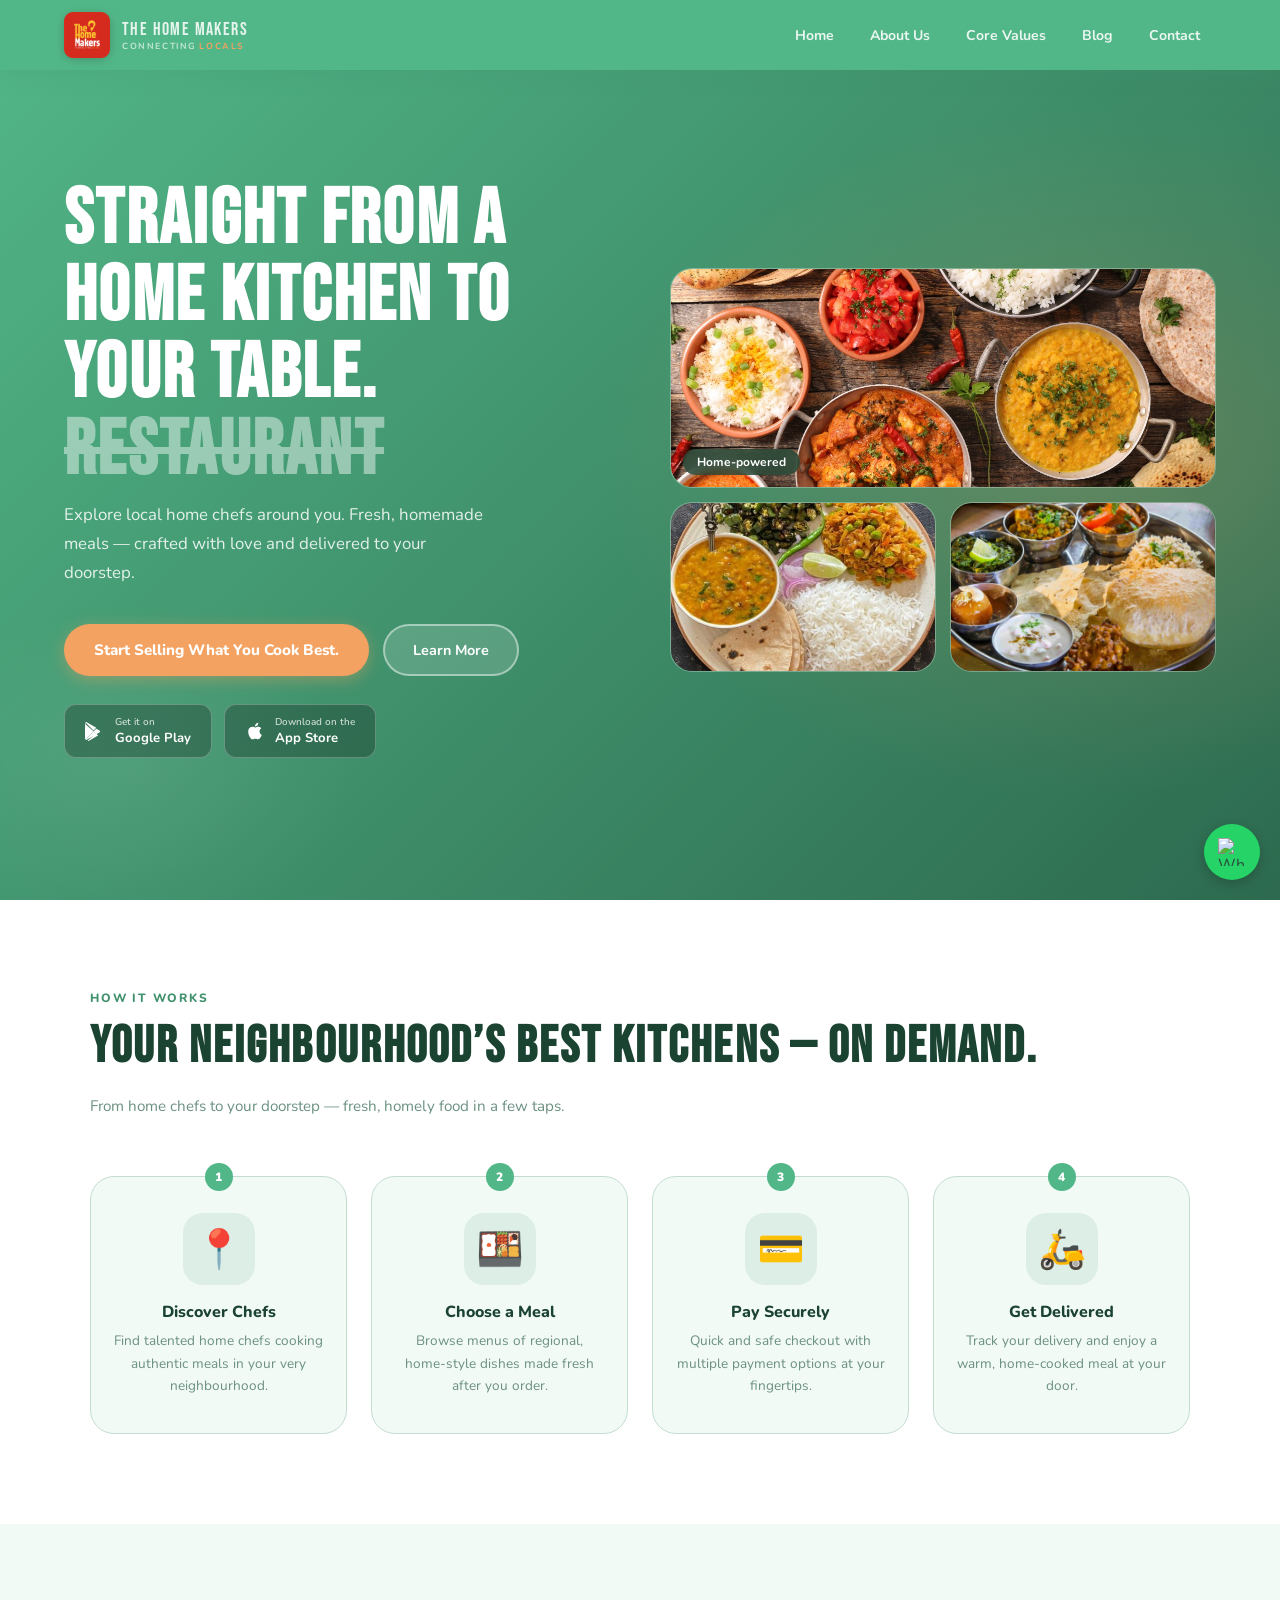
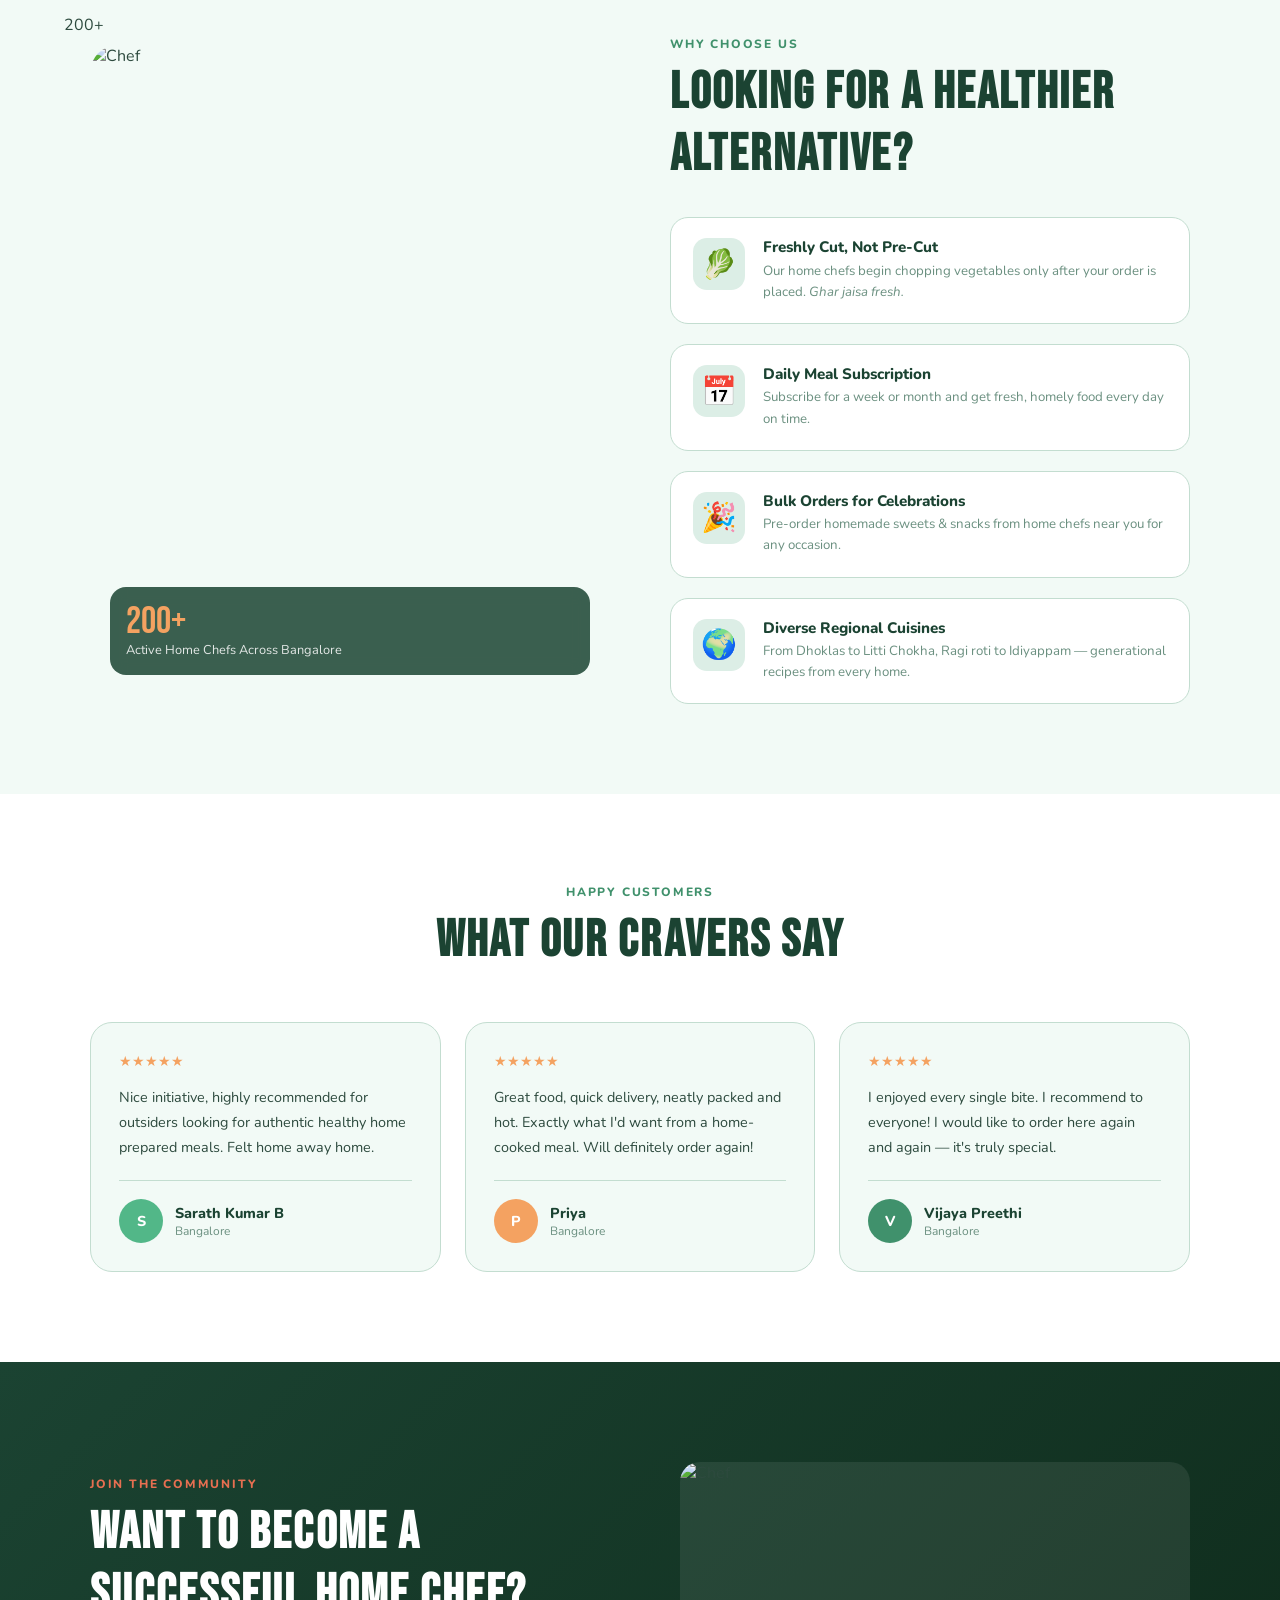
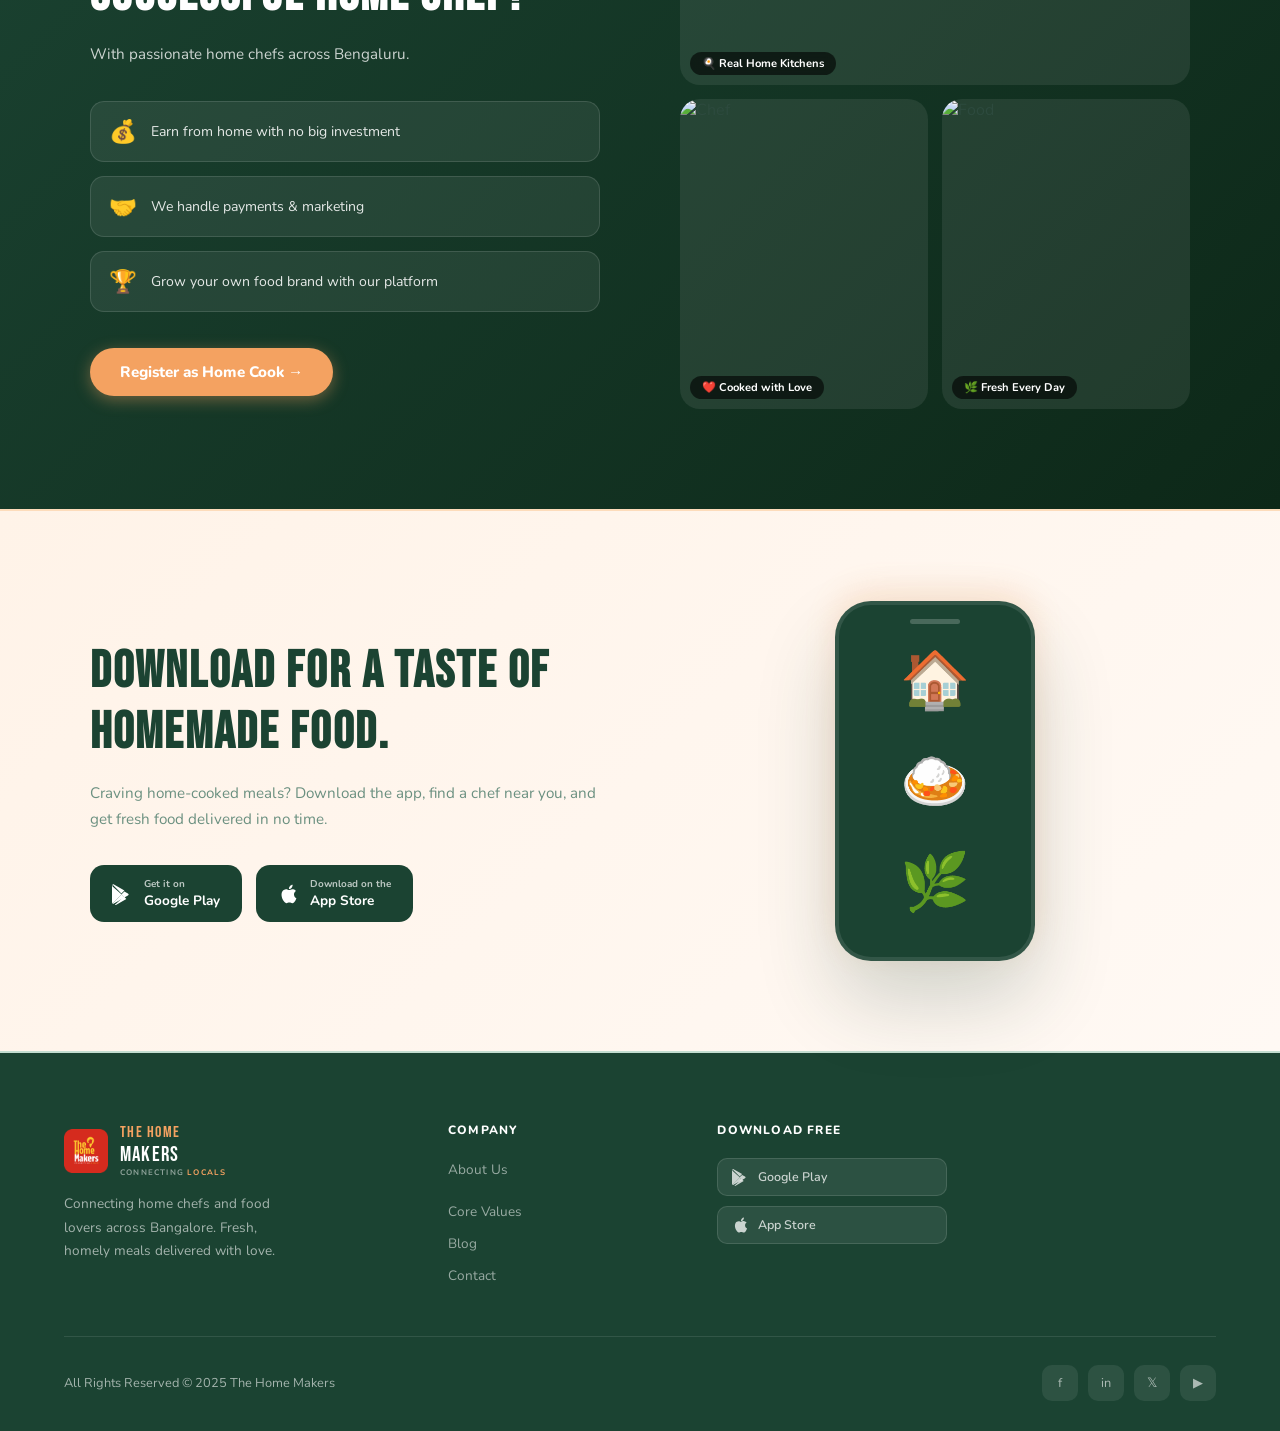
==== index.html @ f8a630e8 "first commit" ====
<!DOCTYPE html>
<html lang="en">
<head>
<meta charset="UTF-8">
<meta name="viewport" content="width=device-width, initial-scale=1.0">
<title>The Home Makers — Connecting Locals</title>
<link href="https://fonts.googleapis.com/css2?family=Bebas+Neue&family=Nunito:wght@400;500;600;700;800;900&display=swap" rel="stylesheet">
<style>
*, *::before, *::after { margin: 0; padding: 0; box-sizing: border-box; }
:root {
  /* Primary: Sage Green */
  --primary:  #52B788;
  --primary2: #40916C;
  /* Accent: Warm Peach-Orange */
  --accent:   #F4A261;
  --accent2:  #E76F51;
  /* Surfaces */
  --white:    #FFFFFF;
  --off:      #F2FAF6;
  --light:    #DCEEE6;
  --border:   #C3DDD0;
  /* Darks */
  --dark:     #1B4332;
  --text:     #2D4A3E;
  --muted:    #6B9080;
}
html { scroll-behavior: smooth; }
body { font-family: 'Nunito', sans-serif; background: var(--off); color: var(--text); overflow-x: hidden; }
img { max-width: 100%; display: block; }
a { text-decoration: none; color: inherit; }
h1,h2,h3,h4,h5 { line-height: 1.2; }

.page { display: none; animation: fadeIn .35s ease; }
.page.active { display: block; }
@keyframes fadeIn { from { opacity:0; transform:translateY(10px); } to { opacity:1; transform:translateY(0); } }

/* NAV */
nav {
  position: fixed; top: 0; left: 0; right: 0; z-index: 1000;
  background: var(--primary);
  box-shadow: 0 2px 20px rgba(64,145,108,.25);
  height: 70px; display: flex; align-items: center; justify-content: space-between; padding: 0 5vw;
}
.nav-logo { display: flex; align-items: center; gap: 12px; cursor: pointer; }
.nav-logo-icon { width: 46px; height: 46px; border-radius: 12px; background: var(--accent); display: flex; align-items: center; justify-content: center; font-size: 1.4rem; box-shadow: 0 2px 10px rgba(0,0,0,.2); flex-shrink: 0; }
.nav-logo-text .line1 { font-family: 'Bebas Neue', sans-serif; font-size: 1.1rem; color: rgba(255,255,255,.85); letter-spacing: .08em; }
.nav-logo-text .line2 { font-family: 'Bebas Neue', sans-serif; font-size: 1.4rem; color: #fff; letter-spacing: .06em; }
.nav-logo-text .line3 { font-size: .55rem; letter-spacing: .18em; color: rgba(255,255,255,.65); font-weight: 700; }
.nav-logo-text .line3 span { color: var(--accent); }
.nav-links { display: flex; align-items: center; gap: 4px; list-style: none; }
.nav-links li a, .nav-links li button { background: none; border: none; cursor: pointer; font-family: 'Nunito', sans-serif; padding: 8px 16px; border-radius: 8px; font-size: .88rem; font-weight: 700; color: rgba(255,255,255,.88); transition: background .2s, color .2s; display: block; }
.nav-links li a:hover, .nav-links li button:hover, .nav-links li a.active, .nav-links li button.active { background: rgba(255,255,255,.18); color: #fff; }
.nav-links .nav-cta button { background: var(--accent); color: #fff !important; font-weight: 800; border-radius: 100px; }
.nav-links .nav-cta button:hover { background: var(--accent2); }
.hamburger { display: none; flex-direction: column; gap: 5px; cursor: pointer; background: none; border: none; padding: 6px; }
.hamburger span { width: 24px; height: 2px; background: #fff; border-radius: 2px; }
.whatsapp-float {
  position: fixed;
  bottom: 20px;
  right: 20px;
  background: #25D366;
  padding: 12px;
  border-radius: 50%;
  box-shadow: 0 4px 10px rgba(0,0,0,0.2);
}

.whatsapp-float {
  position: fixed;
  bottom: 20px;
  right: 20px;
  background: #25D366;
  padding: 14px;
  border-radius: 50%;
  box-shadow: 0 4px 12px rgba(0,0,0,0.2);
}

.whatsapp-float img {
  width: 28px;
  height: 28px;
}

/* HERO */
.hero { min-height: 100vh; background: linear-gradient(135deg, #52B788 0%, #2D6A4F 100%); display: flex; align-items: center; padding: 100px 5vw 60px; position: relative; overflow: hidden; }
.hero::before { content: ''; position: absolute; inset: 0; background: radial-gradient(ellipse 55% 55% at 85% 50%, rgba(244,162,97,.22) 0%, transparent 70%), radial-gradient(ellipse 30% 30% at 10% 85%, rgba(255,255,255,.07) 0%, transparent 60%); }
.hero-grid { display: grid; grid-template-columns: 1fr 1fr; gap: 60px; align-items: center; max-width: 1200px; margin: 0 auto; width: 100%; position: relative; z-index: 1; }
.hero-badge { display: inline-flex; align-items: center; gap: 8px; background: rgba(255,255,255,.2); border: 1.5px solid rgba(255,255,255,.45); padding: 6px 16px; border-radius: 100px; margin-bottom: 20px; font-size: .8rem; font-weight: 800; color: #fff; letter-spacing: .05em; }
.hero h1 { font-family: 'Bebas Neue', sans-serif; font-size: clamp(3rem, 6vw, 5.5rem); color: #fff; letter-spacing: .03em; line-height: 1; margin-bottom: 10px; }
.hero h1 .cross { text-decoration: line-through; opacity: .45; }
.hero h1 .highlight { color: var(--accent); }
.hero-sub { font-size: 1.05rem; color: rgba(255,255,255,.85); line-height: 1.75; margin-bottom: 36px; max-width: 420px; }
.hero-actions { display: flex; gap: 14px; flex-wrap: wrap; }
.btn-accent { background: var(--accent); color: #fff; padding: 14px 30px; border-radius: 100px; font-weight: 800; font-size: .95rem; transition: transform .2s, background .2s; border: none; cursor: pointer; font-family: 'Nunito', sans-serif; box-shadow: 0 4px 16px rgba(244,162,97,.4); }
.btn-accent:hover { background: var(--accent2); transform: translateY(-2px); }
.btn-outline { background: rgba(255,255,255,.15); color: #fff; border: 2px solid rgba(255,255,255,.45); padding: 14px 28px; border-radius: 100px; font-weight: 700; font-size: .9rem; transition: background .2s; cursor: pointer; font-family: 'Nunito', sans-serif; }
.btn-outline:hover { background: rgba(255,255,255,.25); }
.store-row { display: flex; gap: 12px; margin-top: 28px; }
.store-btn { display: flex; align-items: center; gap: 10px; background: rgba(0,0,0,.25); border: 1.5px solid rgba(255,255,255,.25); padding: 10px 20px; border-radius: 12px; color: #fff; font-size: .82rem; font-weight: 600; transition: background .2s; }
.store-btn:hover { background: rgba(0,0,0,.45); }
.store-btn svg { width: 20px; height: 20px; fill: #fff; flex-shrink: 0; }
.store-btn-text small { display: block; font-size: .62rem; opacity: .75; }
.hero-visual { display: grid; grid-template-columns: 1fr 1fr; grid-template-rows: 220px 170px; gap: 14px; }
.food-card { border-radius: 22px; overflow: hidden; position: relative; background: rgba(255,255,255,.12); border: 1.5px solid rgba(255,255,255,.2); }
.food-card:first-child { grid-column: 1/3; }
.food-card img { width: 100%; height: 100%; object-fit: cover; transition: transform .5s; }
.food-card:hover img { transform: scale(1.06); }
.food-card-label { position: absolute; bottom: 12px; left: 12px; background: rgba(27,67,50,.75); backdrop-filter: blur(6px); color: #fff; padding: 5px 14px; border-radius: 100px; font-size: .75rem; font-weight: 700; }

/* SECTIONS */
.section { padding: 90px 5vw; }
.section-inner { max-width: 1100px; margin: 0 auto; }
.eyebrow { font-size: .75rem; font-weight: 800; letter-spacing: .15em; text-transform: uppercase; color: var(--primary2); margin-bottom: 10px; }
.eyebrow-accent { color: var(--accent2); }
.section-title { font-family: 'Bebas Neue', sans-serif; font-size: clamp(2rem, 4vw, 3.2rem); letter-spacing: .04em; color: var(--dark); margin-bottom: 16px; }
.section-title-white { color: #fff; }
.section-desc { color: var(--muted); font-size: .95rem; line-height: 1.75; max-width: 540px; }
.divider { border: none; border-top: 2px solid var(--border); margin: 0; }

/* HOW IT WORKS */
.how { background: var(--white); }
.steps-grid { display: grid; grid-template-columns: repeat(4, 1fr); gap: 24px; margin-top: 56px; }
.step-card { background: var(--off); border: 1.5px solid var(--border); border-radius: 24px; padding: 36px 22px; text-align: center; position: relative; transition: transform .25s, box-shadow .25s; }
.step-card:hover { transform: translateY(-8px); box-shadow: 0 24px 50px rgba(82,183,136,.15); }
.step-num { position: absolute; top: -14px; left: 50%; transform: translateX(-50%); width: 28px; height: 28px; border-radius: 50%; background: var(--primary); color: #fff; font-size: .75rem; font-weight: 900; display: flex; align-items: center; justify-content: center; }
.step-icon { font-size: 2.4rem; width: 72px; height: 72px; background: var(--light); border-radius: 20px; display: flex; align-items: center; justify-content: center; margin: 0 auto 18px; }
.step-card h3 { font-size: 1rem; font-weight: 800; margin-bottom: 8px; color: var(--dark); }
.step-card p { font-size: .85rem; color: var(--muted); line-height: 1.65; }

/* FEATURES */
.features { background: var(--off); }
.features-grid { display: grid; grid-template-columns: 1fr 1fr; gap: 60px; align-items: center; }
.feature-list { display: flex; flex-direction: column; gap: 20px; margin-top: 32px; }
.feature-item { display: flex; gap: 18px; align-items: flex-start; padding: 20px 22px; background: var(--white); border-radius: 18px; border: 1.5px solid var(--border); transition: box-shadow .2s, border-color .2s; }
.feature-item:hover { box-shadow: 0 8px 30px rgba(82,183,136,.12); border-color: var(--primary); }
.feature-icon { font-size: 1.8rem; width: 52px; height: 52px; background: var(--light); border-radius: 14px; display: flex; align-items: center; justify-content: center; flex-shrink: 0; }
.feature-item h4 { font-size: .95rem; font-weight: 800; margin-bottom: 4px; color: var(--dark); }
.feature-item p { font-size: .83rem; color: var(--muted); line-height: 1.6; }
.feature-img { border-radius: 28px; overflow: hidden; position: relative; aspect-ratio: 4/5; }
.feature-img img { width: 100%; height: 100%; object-fit: cover; }
.feature-img-badge { position: absolute; bottom: 20px; left: 20px; right: 20px; background: rgba(27,67,50,.85); backdrop-filter: blur(8px); border-radius: 16px; padding: 16px; color: #fff; }
.feature-img-badge .badge-num { font-family: 'Bebas Neue', sans-serif; font-size: 2.4rem; color: var(--accent); line-height: 1; }
.feature-img-badge .badge-label { font-size: .8rem; opacity: .85; }

/* STATS */
.stats { background: linear-gradient(135deg, #2D6A4F 0%, #1B4332 100%); padding: 80px 5vw; text-align: center; }
.stats-grid { display: grid; grid-template-columns: repeat(3, 1fr); gap: 40px; max-width: 800px; margin: 0 auto; }
.stat-card { padding: 40px 20px; }
.stat-num { font-family: 'Bebas Neue', sans-serif; font-size: 4rem; color: var(--accent); line-height: 1; margin-bottom: 8px; }
.stat-label { color: rgba(255,255,255,.8); font-size: .9rem; font-weight: 600; }
.stat-icon { font-size: 2rem; margin-bottom: 12px; }

/* TESTIMONIALS */
.testimonials { background: var(--white); }
.testi-grid { display: grid; grid-template-columns: repeat(3, 1fr); gap: 24px; margin-top: 50px; }
.testi-card { background: var(--off); border: 1.5px solid var(--border); border-radius: 22px; padding: 28px; transition: transform .25s, box-shadow .25s; }
.testi-card:hover { transform: translateY(-5px); box-shadow: 0 16px 40px rgba(82,183,136,.12); }
.testi-stars { color: var(--accent); font-size: .9rem; margin-bottom: 14px; }
.testi-text { font-size: .9rem; color: var(--text); line-height: 1.75; margin-bottom: 20px; }
.testi-author { display: flex; align-items: center; gap: 12px; padding-top: 18px; border-top: 1px solid var(--border); }
.testi-avatar { width: 44px; height: 44px; border-radius: 50%; display: flex; align-items: center; justify-content: center; font-weight: 800; font-size: .9rem; color: #fff; flex-shrink: 0; }
.testi-name { font-weight: 800; font-size: .9rem; color: var(--dark); }
.testi-loc { font-size: .75rem; color: var(--muted); }

/* CHEF SECTION */
.chef-section { background: linear-gradient(135deg, #1B4332 0%, #0D2818 100%); padding: 100px 5vw; }
.chef-inner { display: grid; grid-template-columns: 1fr 1fr; gap: 80px; align-items: center; max-width: 1100px; margin: 0 auto; }
.chef-desc { color: rgba(255,255,255,.78); line-height: 1.8; margin-bottom: 32px; font-size: .95rem; }
.chef-perks { display: flex; flex-direction: column; gap: 14px; margin-bottom: 36px; }
.chef-perk { display: flex; gap: 14px; align-items: center; padding: 14px 18px; border-radius: 14px; background: rgba(255,255,255,.07); border: 1px solid rgba(255,255,255,.12); }
.chef-perk-icon { font-size: 1.4rem; }
.chef-perk p { color: rgba(255,255,255,.88); font-size: .88rem; }
.chef-photos { display: grid; grid-template-columns: 1fr 1fr; gap: 14px; }
.chef-photo { border-radius: 20px; overflow: hidden; position: relative; background: rgba(255,255,255,.08); }
.chef-photo:first-child { grid-column: 1/3; aspect-ratio: 16/7; }
.chef-photo:not(:first-child) { aspect-ratio: 4/5; }
.chef-photo img { width: 100%; height: 100%; object-fit: cover; transition: transform .4s; }
.chef-photo:hover img { transform: scale(1.05); }
.chef-photo-tag { position: absolute; bottom: 10px; left: 10px; background: rgba(0,0,0,.6); backdrop-filter: blur(4px); color: #fff; font-size: .7rem; font-weight: 700; padding: 4px 12px; border-radius: 100px; }

/* DOWNLOAD */
.download { background: linear-gradient(135deg, #FFF3E8 0%, #FFF9F4 100%); border-top: 2px solid #FDDCBB; padding: 90px 5vw; }
.download-inner { display: grid; grid-template-columns: 1fr 1fr; gap: 80px; align-items: center; max-width: 1100px; margin: 0 auto; }
.download h2 { font-family: 'Bebas Neue', sans-serif; font-size: clamp(2.2rem, 4vw, 3.4rem); letter-spacing: .04em; color: var(--dark); margin-bottom: 16px; }
.download p { color: var(--muted); line-height: 1.75; margin-bottom: 32px; font-size: .95rem; }
.dl-badges { display: flex; gap: 14px; flex-wrap: wrap; }
.dl-btn { display: flex; align-items: center; gap: 10px; background: var(--dark); color: #fff; padding: 12px 22px; border-radius: 14px; font-size: .85rem; font-weight: 700; transition: opacity .2s, transform .2s; }
.dl-btn:hover { opacity: .88; transform: translateY(-2px); }
.dl-btn svg { width: 22px; height: 22px; fill: #fff; }
.dl-btn-text small { display: block; font-size: .62rem; opacity: .7; }
.phone-visual { display: flex; justify-content: center; }
.phone-mock { width: 200px; height: 360px; background: var(--dark); border-radius: 36px; display: flex; flex-direction: column; align-items: center; justify-content: center; gap: 24px; font-size: 3.5rem; border: 4px solid rgba(255,255,255,.1); box-shadow: 0 40px 80px rgba(27,67,50,.2), 0 -10px 30px rgba(244,162,97,.2); position: relative; }
.phone-mock::before { content: ''; position: absolute; top: 14px; left: 50%; transform: translateX(-50%); width: 50px; height: 5px; background: rgba(255,255,255,.2); border-radius: 3px; }

/* PAGE HERO */
.page-hero { background: linear-gradient(135deg, #52B788 0%, #2D6A4F 100%); padding: 120px 5vw 60px; text-align: center; }
.page-hero h1 { font-family: 'Bebas Neue', sans-serif; font-size: clamp(2.8rem, 6vw, 5rem); color: #fff; letter-spacing: .05em; }
.page-hero p { color: rgba(255,255,255,.8); font-size: 1rem; margin-top: 12px; max-width: 500px; margin-left: auto; margin-right: auto; line-height: 1.7; }

/* ABOUT */
.about-story { display: grid; grid-template-columns: 1fr 1fr; gap: 70px; align-items: center; }
.about-story img { border-radius: 28px; width: 100%; object-fit: cover; max-height: 420px; }
.about-story h2 { font-family: 'Bebas Neue', sans-serif; font-size: 2.5rem; color: var(--dark); margin-bottom: 16px; letter-spacing: .04em; }
.about-story p { color: var(--muted); line-height: 1.8; margin-bottom: 14px; font-size: .95rem; }
.about-pillars { display: grid; grid-template-columns: repeat(3, 1fr); gap: 28px; margin-top: 60px; }
.pillar-card { background: var(--white); border: 1.5px solid var(--border); border-radius: 24px; padding: 36px 26px; text-align: center; transition: transform .25s, box-shadow .25s; }
.pillar-card:hover { transform: translateY(-6px); box-shadow: 0 20px 40px rgba(82,183,136,.15); }
.pillar-icon { font-size: 2.6rem; margin-bottom: 16px; }
.pillar-card h3 { font-size: 1.1rem; font-weight: 800; margin-bottom: 10px; color: var(--dark); }
.pillar-card p { font-size: .85rem; color: var(--muted); line-height: 1.65; }
.about-stats { background: linear-gradient(135deg, #52B788 0%, #2D6A4F 100%); border-radius: 28px; padding: 50px; margin-top: 60px; }
.about-stats-grid { display: grid; grid-template-columns: repeat(3, 1fr); gap: 30px; text-align: center; }
.about-stat-num { font-family: 'Bebas Neue', sans-serif; font-size: 3.5rem; color: var(--accent); line-height: 1; }
.about-stat-label { color: rgba(255,255,255,.85); font-size: .85rem; font-weight: 600; margin-top: 4px; }

/* VALUES */
.values-grid { display: grid; grid-template-columns: repeat(2, 1fr); gap: 24px; margin-top: 50px; }
.value-card { background: var(--white); border: 1.5px solid var(--border); border-radius: 22px; padding: 30px 28px; display: flex; gap: 20px; transition: transform .25s, box-shadow .25s, border-color .25s; }
.value-card:hover { transform: translateY(-4px); box-shadow: 0 16px 40px rgba(82,183,136,.12); border-color: var(--primary); }
.value-num { font-family: 'Bebas Neue', sans-serif; font-size: 3rem; color: var(--border); letter-spacing: .05em; line-height: 1; flex-shrink: 0; width: 50px; transition: color .25s; }
.value-card:hover .value-num { color: var(--accent); }
.value-body h3 { font-size: 1rem; font-weight: 800; margin-bottom: 8px; color: var(--primary2); }
.value-body p { font-size: .85rem; color: var(--muted); line-height: 1.7; }

/* TEAM */
.jobs-grid { display: grid; grid-template-columns: repeat(3, 1fr); gap: 24px; margin-top: 50px; }
.job-card { background: var(--white); border: 1.5px solid var(--border); border-radius: 22px; overflow: hidden; transition: transform .25s, box-shadow .25s; }
.job-card:hover { transform: translateY(-5px); box-shadow: 0 20px 40px rgba(82,183,136,.15); }
.job-card-img { aspect-ratio: 16/10; overflow: hidden; }
.job-card-img img { width: 100%; height: 100%; object-fit: cover; transition: transform .4s; }
.job-card:hover .job-card-img img { transform: scale(1.05); }
.job-card-body { padding: 22px 24px; }
.job-badge { display: inline-block; background: var(--light); color: var(--primary2); font-size: .7rem; font-weight: 800; padding: 3px 10px; border-radius: 100px; margin-bottom: 10px; letter-spacing: .05em; }
.job-card h3 { font-size: .95rem; font-weight: 800; margin-bottom: 6px; color: var(--dark); }
.job-card p { font-size: .8rem; color: var(--muted); margin-bottom: 16px; }
.btn-apply { background: var(--primary); color: #fff; padding: 9px 20px; border-radius: 100px; font-size: .8rem; font-weight: 800; font-family: 'Nunito', sans-serif; border: none; cursor: pointer; transition: background .2s; display: inline-block; }
.btn-apply:hover { background: var(--primary2); }
.team-section { background: var(--off); padding: 80px 5vw; }
.team-grid { display: grid; grid-template-columns: repeat(4, 1fr); gap: 24px; margin-top: 50px; }
.team-card { background: var(--white); border: 1.5px solid var(--border); border-radius: 22px; overflow: hidden; text-align: center; transition: transform .25s, box-shadow .25s; }
.team-card:hover { transform: translateY(-6px); box-shadow: 0 20px 40px rgba(82,183,136,.15); }
.team-card-img { aspect-ratio: 1; overflow: hidden; background: var(--light); }
.team-card-img img { width: 100%; height: 100%; object-fit: cover; transition: transform .4s; }
.team-card:hover .team-card-img img { transform: scale(1.07); }
.team-card-info { padding: 18px 16px; }
.team-card h4 { font-size: .9rem; font-weight: 800; margin-bottom: 4px; color: var(--dark); }
.team-card p { font-size: .76rem; color: var(--muted); font-weight: 600; }
.team-role-badge { display: inline-block; background: var(--light); color: var(--primary2); font-size: .65rem; font-weight: 800; padding: 2px 10px; border-radius: 100px; margin-top: 6px; letter-spacing: .04em; }

/* JOIN FORM */
.join-section { background: var(--white); padding: 80px 5vw; }
.join-card { background: linear-gradient(135deg, #52B788 0%, #2D6A4F 100%); border-radius: 32px; padding: 60px; display: grid; grid-template-columns: 1fr 1fr; gap: 60px; align-items: center; max-width: 1000px; margin: 0 auto; }
.join-card h2 { font-family: 'Bebas Neue', sans-serif; font-size: 2.8rem; color: #fff; letter-spacing: .04em; margin-bottom: 12px; }
.join-card p { color: rgba(255,255,255,.78); line-height: 1.7; font-size: .9rem; }
.join-form { display: flex; flex-direction: column; gap: 14px; }
.join-form input, .join-form select { padding: 13px 18px; border-radius: 12px; background: rgba(255,255,255,.15); border: 1.5px solid rgba(255,255,255,.3); color: #fff; font-size: .88rem; font-family: 'Nunito', sans-serif; outline: none; transition: border-color .2s; }
.join-form input::placeholder { color: rgba(255,255,255,.55); }
.join-form input:focus, .join-form select:focus { border-color: var(--accent); }
.join-form select option { background: #2D6A4F; color: #fff; }

/* CONTACT */
.contact-grid { display: grid; grid-template-columns: 1fr 1fr; gap: 60px; align-items: start; }
.contact-info { display: flex; flex-direction: column; gap: 24px; }
.contact-item { display: flex; gap: 18px; align-items: flex-start; padding: 24px; background: var(--white); border: 1.5px solid var(--border); border-radius: 20px; transition: border-color .2s, box-shadow .2s; }
.contact-item:hover { border-color: var(--primary); box-shadow: 0 8px 24px rgba(82,183,136,.1); }
.contact-item-icon { width: 52px; height: 52px; border-radius: 14px; background: var(--light); display: flex; align-items: center; justify-content: center; font-size: 1.5rem; flex-shrink: 0; }
.contact-item h4 { font-weight: 800; margin-bottom: 4px; font-size: .9rem; color: var(--dark); }
.contact-item a, .contact-item p { font-size: .88rem; color: var(--muted); }
.contact-item a:hover { color: var(--primary2); }
.contact-form { background: var(--white); border: 1.5px solid var(--border); border-radius: 28px; padding: 40px; }
.contact-form h3 { font-family: 'Bebas Neue', sans-serif; font-size: 1.8rem; letter-spacing: .04em; margin-bottom: 28px; color: var(--dark); }
.form-row { display: grid; grid-template-columns: 1fr 1fr; gap: 16px; }
.form-group { margin-bottom: 18px; }
.form-group label { display: block; font-size: .8rem; font-weight: 800; margin-bottom: 6px; color: var(--text); letter-spacing: .04em; }
.form-group input, .form-group textarea { width: 100%; padding: 12px 16px; border-radius: 12px; border: 1.5px solid var(--border); background: var(--off); font-size: .88rem; font-family: 'Nunito', sans-serif; outline: none; color: var(--dark); transition: border-color .2s; }
.form-group input:focus, .form-group textarea:focus { border-color: var(--primary); }
.form-group textarea { resize: vertical; min-height: 120px; }
.btn-primary { background: var(--primary); color: #fff; border: none; cursor: pointer; padding: 14px 32px; border-radius: 100px; font-weight: 800; font-size: .95rem; font-family: 'Nunito', sans-serif; transition: background .2s, transform .2s; box-shadow: 0 4px 16px rgba(82,183,136,.3); }
.btn-primary:hover { background: var(--primary2); transform: translateY(-2px); }
.social-connect { margin-top: 28px; }
.social-connect h4 { font-size: .8rem; font-weight: 800; letter-spacing: .08em; text-transform: uppercase; color: var(--muted); margin-bottom: 14px; }
.social-icons { display: flex; gap: 10px; }
.social-icon { width: 40px; height: 40px; border-radius: 12px; background: var(--light); display: flex; align-items: center; justify-content: center; font-size: 1rem; transition: background .2s, transform .2s, color .2s; color: var(--primary2); }
.social-icon:hover { background: var(--primary); color: #fff; transform: translateY(-2px); }

/* BLOG */
.blog-grid { display: grid; grid-template-columns: repeat(3, 1fr); gap: 28px; margin-top: 50px; }
.blog-card { background: var(--white); border: 1.5px solid var(--border); border-radius: 24px; overflow: hidden; transition: transform .25s, box-shadow .25s; }
.blog-card:hover { transform: translateY(-6px); box-shadow: 0 20px 44px rgba(82,183,136,.15); }
.blog-card-img { aspect-ratio: 16/9; overflow: hidden; background: var(--light); }
.blog-card-img img { width: 100%; height: 100%; object-fit: cover; transition: transform .4s; }
.blog-card:hover .blog-card-img img { transform: scale(1.06); }
.blog-card-body { padding: 24px; }
.blog-tag { display: inline-block; background: var(--light); color: var(--primary2); font-size: .68rem; font-weight: 800; padding: 3px 12px; border-radius: 100px; margin-bottom: 12px; letter-spacing: .05em; }
.blog-card h3 { font-size: .95rem; font-weight: 800; margin-bottom: 10px; line-height: 1.4; color: var(--dark); }
.blog-card p { font-size: .83rem; color: var(--muted); line-height: 1.65; margin-bottom: 16px; }
.blog-meta { display: flex; gap: 12px; align-items: center; font-size: .75rem; color: var(--muted); font-weight: 600; }

/* FOOTER */
footer { background: var(--dark); color: rgba(255,255,255,.6); padding: 70px 5vw 30px; }
.footer-top { display: grid; grid-template-columns: 1.5fr 1fr 1fr 1fr; gap: 40px; margin-bottom: 50px; }
.footer-brand p { font-size: .85rem; line-height: 1.7; max-width: 220px; margin-top: 14px; }
.footer-logo { display: flex; align-items: center; gap: 12px; }
.footer-logo-icon { width: 44px; height: 44px; border-radius: 12px; background: var(--accent); display: flex; align-items: center; justify-content: center; font-size: 1.3rem; }
.footer-logo-text .l1 { font-family: 'Bebas Neue', sans-serif; font-size: 1rem; color: var(--accent); letter-spacing: .08em; }
.footer-logo-text .l2 { font-family: 'Bebas Neue', sans-serif; font-size: 1.3rem; color: #fff; letter-spacing: .06em; }
.footer-logo-text .l3 { font-size: .5rem; letter-spacing: .15em; color: rgba(255,255,255,.5); font-weight: 700; }
.footer-logo-text .l3 span { color: var(--accent); }
.footer-col h4 { font-size: .75rem; font-weight: 800; text-transform: uppercase; letter-spacing: .1em; color: #fff; margin-bottom: 20px; }
.footer-col ul { list-style: none; display: flex; flex-direction: column; gap: 10px; }
.footer-col ul li a, .footer-col ul li button { background: none; border: none; cursor: pointer; font-family: 'Nunito', sans-serif; font-size: .85rem; color: rgba(255,255,255,.55); transition: color .2s; padding: 0; }
.footer-col ul li a:hover, .footer-col ul li button:hover { color: var(--accent); }
.footer-store { display: flex; flex-direction: column; gap: 10px; margin-top: 4px; }
.footer-store-btn { display: flex; align-items: center; gap: 8px; background: rgba(255,255,255,.08); border: 1px solid rgba(255,255,255,.12); padding: 9px 14px; border-radius: 10px; color: rgba(255,255,255,.75); font-size: .78rem; font-weight: 600; transition: background .2s; }
.footer-store-btn:hover { background: rgba(255,255,255,.16); color: #fff; }
.footer-store-btn svg { width: 18px; height: 18px; fill: currentColor; flex-shrink: 0; }
.footer-bottom { border-top: 1px solid rgba(255,255,255,.1); padding-top: 28px; display: flex; justify-content: space-between; align-items: center; font-size: .8rem; }
.foot-socials { display: flex; gap: 10px; }
.foot-social { width: 36px; height: 36px; border-radius: 10px; background: rgba(255,255,255,.08); display: flex; align-items: center; justify-content: center; color: rgba(255,255,255,.6); font-size: .8rem; transition: background .2s, color .2s; cursor: pointer; }
.foot-social:hover { background: var(--primary); color: #fff; }

.fade-up { opacity: 0; transform: translateY(28px); transition: opacity .55s ease, transform .55s ease; }
.fade-up.visible { opacity: 1; transform: none; }

@media (max-width: 900px) {
  .nav-links { display: none; flex-direction: column; position: absolute; top: 70px; left: 0; right: 0; background: var(--primary); padding: 16px; gap: 6px; }
  .nav-links.open { display: flex; }
  .hamburger { display: flex; }
  .hero-grid, .features-grid, .chef-inner, .download-inner, .about-story, .contact-grid, .join-card { grid-template-columns: 1fr; }
  .hero-visual, .chef-photos { display: none; }
  .steps-grid, .about-pillars, .jobs-grid { grid-template-columns: repeat(2, 1fr); }
  .testi-grid, .team-grid, .values-grid, .blog-grid { grid-template-columns: 1fr; }
  .stats-grid, .about-stats-grid { grid-template-columns: 1fr; }
  .footer-top { grid-template-columns: 1fr 1fr; }
  .form-row { grid-template-columns: 1fr; }
}
</style>
</head>
<body>

<nav>
  <div class="nav-logo" onclick="showPage('home')">
    <div class="nav-logo-icon">
      <img src="images/icon.png" alt="The Home Makers Logo" />
    </div>
    <div class="nav-logo-text">
      <div class="line1">THE HOME MAKERS</div>
      <div class="line3">CONNECTING <span>LOCALS</span></div>
    </div>
  </div>
  <ul class="nav-links" id="navLinks">
    <li><button onclick="showPage('home')" class="nav-btn" data-page="home">Home</button></li>
    <li><button onclick="showPage('about')" class="nav-btn" data-page="about">About Us</button></li>
    <li><button onclick="showPage('values')" class="nav-btn" data-page="values">Core Values</button></li>
    <li><button onclick="showPage('blog')" class="nav-btn" data-page="blog">Blog</button></li>
<!--    <li><button onclick="showPage('team')" class="nav-btn" data-page="team">Team</button></li>-->
    <li><button onclick="showPage('contact')" class="nav-btn" data-page="contact">Contact</button></li>
<!--    <li class="nav-cta"><button onclick="showPage('team')" class="nav-btn">Join Us</button></li>-->
  </ul>
  <button class="hamburger" id="hamburger" onclick="toggleMenu()" aria-label="Menu">
    <span></span><span></span><span></span>
  </button>
</nav>

<!-- HOME -->
<div class="page active" id="page-home">
  <section class="hero">
    <div class="hero-grid">
      <div>
        <h1>Straight From a Home Kitchen to Your Table. <span class="cross">restaurant</span></h1>
        <p class="hero-sub">Explore local home chefs around you. Fresh, homemade meals — crafted with love and delivered to your doorstep.</p>
        <div class="hero-actions">
          <button class="btn-accent" onclick="showPage('team')">Start Selling What You Cook Best.</button>
          <button class="btn-outline" onclick="showPage('about')">Learn More</button>
        </div>
        <div class="store-row">
          <a class="store-btn" href="#"><svg viewBox="0 0 24 24"><path d="M3.18 23.76c.35.2.74.24 1.12.13l11.34-6.54-2.56-2.58zM.5 1.83C.19 2.17 0 2.69 0 3.37v17.25c0 .68.19 1.2.5 1.54l.08.08 9.67-9.67v-.23L.58 3.75z"/><path d="M13.46 15.9l-3.21-3.21V12.46l3.21-3.21.07.04 3.8 2.16c1.09.62 1.09 1.63 0 2.25l-3.8 2.16z"/><path d="M13.53 15.86L10.25 12.6.5 22.35c.36.38.95.43 1.61.07z"/><path d="M13.53 8.14L2.11 1.58C1.45 1.22.86 1.27.5 1.65l9.75 9.75z"/></svg><div class="store-btn-text"><small>Get it on</small><strong>Google Play</strong></div></a>
          <a class="store-btn" href="#"><svg viewBox="0 0 24 24"><path d="M18.71 19.5c-.83 1.24-1.71 2.45-3.05 2.47-1.34.03-1.77-.79-3.29-.79-1.53 0-2 .77-3.27.82-1.31.05-2.3-1.32-3.14-2.53C4.25 17 2.94 12.45 4.7 9.39c.87-1.52 2.43-2.48 4.12-2.51 1.28-.02 2.5.87 3.29.87.78 0 2.26-1.07 3.8-.91.65.03 2.47.26 3.64 1.98-.09.06-2.17 1.28-2.15 3.81.03 3.02 2.65 4.03 2.68 4.04-.03.07-.42 1.44-1.38 2.83M13 3.5c.73-.83 1.94-1.46 2.94-1.5.13 1.17-.34 2.35-1.04 3.19-.69.85-1.83 1.51-2.95 1.42-.15-1.15.41-2.35 1.05-3.11z"/></svg><div class="store-btn-text"><small>Download on the</small><strong>App Store</strong></div></a>
        </div>
      </div>
      <div class="hero-visual">
        <div class="food-card"><img src="./images/home_food1.jpeg" alt="Meal"><div class="food-card-label">Home-powered</div></div>
        <div class="food-card"><img src="./images/home_food2.jpg" alt="Dosa"></div>
        <div class="food-card"><img src="./images/home_food3.jpg" alt="Biryani"></div>
      </div>
    </div>
  </section>

  <section class="section how">
    <div class="section-inner">
      <p class="eyebrow fade-up">How It Works</p>
      <h2 class="section-title fade-up">Your neighbourhood’s best kitchens — on demand.</h2>
      <p class="section-desc fade-up">From home chefs to your doorstep — fresh, homely food in a few taps.</p>
      <div class="steps-grid">
        <div class="step-card fade-up"><div class="step-num">1</div><div class="step-icon">📍</div><h3>Discover Chefs</h3><p>Find talented home chefs cooking authentic meals in your very neighbourhood.</p></div>
        <div class="step-card fade-up"><div class="step-num">2</div><div class="step-icon">🍱</div><h3>Choose a Meal</h3><p>Browse menus of regional, home-style dishes made fresh after you order.</p></div>
        <div class="step-card fade-up"><div class="step-num">3</div><div class="step-icon">💳</div><h3>Pay Securely</h3><p>Quick and safe checkout with multiple payment options at your fingertips.</p></div>
        <div class="step-card fade-up"><div class="step-num">4</div><div class="step-icon">🛵</div><h3>Get Delivered</h3><p>Track your delivery and enjoy a warm, home-cooked meal at your door.</p></div>
      </div>
    </div>
  </section>

  <section class="section features">200+
    <div class="section-inner">
      <div class="features-grid">
        <div class="feature-img fade-up"><img src="https://images.unsplash.com/photo-1556909114-f6e7ad7d3136?w=600&q=80" alt="Chef"><div class="feature-img-badge"><div class="badge-num">200+</div><div class="badge-label">Active Home Chefs Across Bangalore</div></div></div>
        <div>
          <p class="eyebrow fade-up">Why Choose Us</p>
          <h2 class="section-title fade-up">Looking for a healthier alternative?</h2>
          <div class="feature-list">
            <div class="feature-item fade-up"><div class="feature-icon">🥬</div><div><h4>Freshly Cut, Not Pre-Cut</h4><p>Our home chefs begin chopping vegetables only after your order is placed. <em>Ghar jaisa fresh.</em></p></div></div>
            <div class="feature-item fade-up"><div class="feature-icon">📅</div><div><h4>Daily Meal Subscription</h4><p>Subscribe for a week or month and get fresh, homely food every day on time.</p></div></div>
            <div class="feature-item fade-up"><div class="feature-icon">🎉</div><div><h4>Bulk Orders for Celebrations</h4><p>Pre-order homemade sweets & snacks from home chefs near you for any occasion.</p></div></div>
            <div class="feature-item fade-up"><div class="feature-icon">🌍</div><div><h4>Diverse Regional Cuisines</h4><p>From Dhoklas to Litti Chokha, Ragi roti to Idiyappam — generational recipes from every home.</p></div></div>
          </div>
        </div>
      </div>
    </div>
  </section>

<!--  <section class="stats fade-up">-->
<!--    <p class="eyebrow eyebrow-accent" style="text-align:center">Our Impact</p>-->
<!--    <h2 class="section-title section-title-white" style="text-align:center;margin-bottom:50px">Numbers that matter</h2>-->
<!--    <div class="stats-grid">-->
<!--      <div class="stat-card"><div class="stat-icon">👨‍🍳</div><div class="stat-num" data-target="200">0</div><div class="stat-label">Home Chefs Onboarded</div></div>-->
<!--      <div class="stat-card"><div class="stat-icon">😊</div><div class="stat-num" data-target="15000">0</div><div class="stat-label">Happy Customers</div></div>-->
<!--      <div class="stat-card"><div class="stat-icon">⭐</div><div class="stat-num" data-target="5000">0</div><div class="stat-label">Five-Star Reviews</div></div>-->
<!--    </div>-->
<!--  </section>-->

  <section class="section testimonials">
    <div class="section-inner">
      <p class="eyebrow fade-up" style="text-align:center">Happy Customers</p>
      <h2 class="section-title fade-up" style="text-align:center">What our cravers say</h2>
      <div class="testi-grid">
        <div class="testi-card fade-up"><div class="testi-stars">★★★★★</div><p class="testi-text">Nice initiative, highly recommended for outsiders looking for authentic healthy home prepared meals. Felt home away home.</p><div class="testi-author"><div class="testi-avatar" style="background:#52B788">S</div><div><div class="testi-name">Sarath Kumar B</div><div class="testi-loc">Bangalore</div></div></div></div>
        <div class="testi-card fade-up"><div class="testi-stars">★★★★★</div><p class="testi-text">Great food, quick delivery, neatly packed and hot. Exactly what I'd want from a home-cooked meal. Will definitely order again!</p><div class="testi-author"><div class="testi-avatar" style="background:#F4A261">P</div><div><div class="testi-name">Priya</div><div class="testi-loc">Bangalore</div></div></div></div>
        <div class="testi-card fade-up"><div class="testi-stars">★★★★★</div><p class="testi-text">I enjoyed every single bite. I recommend to everyone! I would like to order here again and again — it's truly special.</p><div class="testi-author"><div class="testi-avatar" style="background:#40916C">V</div><div><div class="testi-name">Vijaya Preethi</div><div class="testi-loc">Bangalore</div></div></div></div>
      </div>
    </div>
  </section>

  <section class="chef-section">
    <div class="chef-inner">
      <div>
        <p class="eyebrow eyebrow-accent fade-up">Join the Community</p>
        <h2 class="section-title section-title-white fade-up">Want to become a successful home chef?</h2>
        <p class="chef-desc fade-up">With passionate home chefs across Bengaluru.</p>
        <div class="chef-perks">
          <div class="chef-perk fade-up"><span class="chef-perk-icon">💰</span><p>Earn from home with no big investment</p></div>
          <div class="chef-perk fade-up"><span class="chef-perk-icon">🤝</span><p>We handle payments & marketing</p></div>
          <div class="chef-perk fade-up"><span class="chef-perk-icon">🏆</span><p>Grow your own food brand with our platform</p></div>
        </div>
        <button class="btn-accent fade-up" onclick="showPage('team')">Register as Home Cook →</button>
      </div>
      <div class="chef-photos">
        <div class="chef-photo"><img src="https://images.unsplash.com/photo-1607631568010-a87245c0daf8?w=700&q=80" alt="Chef"><div class="chef-photo-tag">🍳 Real Home Kitchens</div></div>
        <div class="chef-photo"><img src="https://images.unsplash.com/photo-1556909114-f6e7ad7d3136?w=400&q=80" alt="Chef"><div class="chef-photo-tag">❤️ Cooked with Love</div></div>
        <div class="chef-photo"><img src="https://images.unsplash.com/photo-1540189549336-e6e99eb4b8db?w=400&q=80" alt="Food"><div class="chef-photo-tag">🌿 Fresh Every Day</div></div>
      </div>
    </div>
  </section>

  <section class="download">
    <div class="download-inner">
      <div>
        <h2>Download for a taste of homemade food.</h2>
        <p>Craving home-cooked meals? Download the app, find a chef near you, and get fresh food delivered in no time.</p>
        <div class="dl-badges">
          <a class="dl-btn" href="#"><svg viewBox="0 0 24 24"><path d="M3.18 23.76c.35.2.74.24 1.12.13l11.34-6.54-2.56-2.58zM.5 1.83C.19 2.17 0 2.69 0 3.37v17.25c0 .68.19 1.2.5 1.54l.08.08 9.67-9.67v-.23L.58 3.75z"/><path d="M13.46 15.9l-3.21-3.21V12.46l3.21-3.21.07.04 3.8 2.16c1.09.62 1.09 1.63 0 2.25l-3.8 2.16z"/><path d="M13.53 15.86L10.25 12.6.5 22.35c.36.38.95.43 1.61.07z"/><path d="M13.53 8.14L2.11 1.58C1.45 1.22.86 1.27.5 1.65l9.75 9.75z"/></svg><div class="dl-btn-text"><small>Get it on</small><strong>Google Play</strong></div></a>
          <a class="dl-btn" href="#"><svg viewBox="0 0 24 24"><path d="M18.71 19.5c-.83 1.24-1.71 2.45-3.05 2.47-1.34.03-1.77-.79-3.29-.79-1.53 0-2 .77-3.27.82-1.31.05-2.3-1.32-3.14-2.53C4.25 17 2.94 12.45 4.7 9.39c.87-1.52 2.43-2.48 4.12-2.51 1.28-.02 2.5.87 3.29.87.78 0 2.26-1.07 3.8-.91.65.03 2.47.26 3.64 1.98-.09.06-2.17 1.28-2.15 3.81.03 3.02 2.65 4.03 2.68 4.04-.03.07-.42 1.44-1.38 2.83M13 3.5c.73-.83 1.94-1.46 2.94-1.5.13 1.17-.34 2.35-1.04 3.19-.69.85-1.83 1.51-2.95 1.42-.15-1.15.41-2.35 1.05-3.11z"/></svg><div class="dl-btn-text"><small>Download on the</small><strong>App Store</strong></div></a>
        </div>
      </div>
      <div class="phone-visual"><div class="phone-mock"><span>🏠</span><span>🍛</span><span>🌿</span></div></div>
    </div>
  </section>
  <hr class="divider">
</div>

<!-- ABOUT -->
<div class="page" id="page-about">
  <div class="page-hero"><p class="eyebrow eyebrow-accent" style="margin-bottom:8px">Who We Are</p><h1>About The Home Makers</h1><p>We connect passionate home chefs with food lovers who crave authentic, homemade meals.</p></div>
  <section class="section" style="background:var(--white)">
    <div class="section-inner">
      <div class="about-story fade-up">
        <img src="https://images.unsplash.com/photo-1556909114-f6e7ad7d3136?w=700&q=80" alt="Founders">
        <div>
          <p class="eyebrow">Our Story</p>
          <h2>Taking Home-Cooked Food to the Masses.</h2>
          <p>What began in 2024 as a simple WhatsApp community connecting home chefs and customers has grown into a thriving app-based marketplace, now serving 100+ customers across Bangalore.</p>
          <p>We believe food tastes best when prepared with love, familiar spices, and the warmth of someone's own kitchen.</p>
<!--          <button class="btn-primary" style="margin-top:20px" onclick="showPage('team')">Meet the Team</button>-->
        </div>
      </div>
      <div class="about-pillars">
        <div class="pillar-card fade-up"><div class="pillar-icon">👩‍🍳</div><h3>Empowering Women</h3><p>More than 80% of our 200+ home chefs are women earning at the convenience of their own home.</p></div>
        <div class="pillar-card fade-up"><div class="pillar-icon">🎯</div><h3>Our Vision</h3><p>Deliver food prepared with love and care — making us the go-to platform for those who care about what they eat.</p></div>
        <div class="pillar-card fade-up"><div class="pillar-icon">🌍</div><h3>Diverse Recipes</h3><p>From Dhoklas to Litti Chokha, Ragi roti to Idiyappam — generational recipes unique to each home.</p></div>
      </div>
<!--      <div class="about-stats fade-up">-->
<!--        <div class="about-stats-grid">-->
<!--          <div><div class="about-stat-num">200+</div><div class="about-stat-label">Home Chefs Onboarded</div></div>-->
<!--          <div><div class="about-stat-num">15K+</div><div class="about-stat-label">Happy Customers Being Served</div></div>-->
<!--          <div><div class="about-stat-num">5K+</div><div class="about-stat-label">5-Star Reviews from Cravers</div></div>-->
<!--        </div>-->
<!--      </div>-->
<!--    </div>-->
  </section>
</div>

<!-- CORE VALUES -->
<div class="page" id="page-values">
  <div class="page-hero"><p class="eyebrow eyebrow-accent" style="margin-bottom:8px">What We Stand For</p><h1>Our Core Values</h1><p>The principles that guide every decision we make — from product to people to purpose.</p></div>
  <section class="section" style="background:var(--off)">
    <div class="section-inner">
      <div class="values-grid">
        <div class="value-card fade-up"><div class="value-num">01</div><div class="value-body"><h3>Obsess Over Cravers</h3><p>Everything starts with the craver. Every decision — product, tech, operations — is driven by deep understanding of what they truly want and need.</p></div></div>
        <div class="value-card fade-up"><div class="value-num">02</div><div class="value-body"><h3>Champion Every Home Chef</h3><p>Our success is built on theirs. We empower home chefs to grow, earn, and thrive by solving real problems that matter to them.</p></div></div>
        <div class="value-card fade-up"><div class="value-num">03</div><div class="value-body"><h3>Extreme Ownership</h3><p>Own your work. Own your outcomes. No excuses. No blame. We take responsibility and deliver results.</p></div></div>
        <div class="value-card fade-up"><div class="value-num">04</div><div class="value-body"><h3>Think Long-Term</h3><p>We’re building for the future. Bold moves today, sustainable impact tomorrow.</p></div></div>
        <div class="value-card fade-up"><div class="value-num">05</div><div class="value-body"><h3>Stay Curious. Stay Teachable.</h3><p>Curiosity fuels growth. We listen, learn, adapt, and continuously improve.</p></div></div>
        <div class="value-card fade-up"><div class="value-num">06</div><div class="value-body"><h3>Debate Hard. Commit Harder.</h3><p>Challenge ideas openly. Once we decide, we align fully and execute with precision.</p></div></div>
        <div class="value-card fade-up"><div class="value-num">07</div><div class="value-body"><h3>Radical Transparency</h3><p>Clear, honest communication builds trust. We speak openly and share feedback directly.</p></div></div>
        <div class="value-card fade-up"><div class="value-num">08</div><div class="value-body"><h3>Integrity Above All</h3><p>We do the right thing — especially when it’s hard. Trust is non-negotiable.</p></div></div>
        <div class="value-card fade-up"><div class="value-num">09</div><div class="value-body"><h3>Bias for Action</h3><p>Progress over perfection. We move fast, test, learn, and improve.</p></div></div>
        <div class="value-card fade-up"><div class="value-num">10</div><div class="value-body"><h3>Build Winning, Happy Teams</h3><p>Great teams build great companies. We prioritize growth, well-being, and shared success.</p></div></div>
      </div>
    </div>
  </section>
</div>

<!-- BLOG -->
<div class="page" id="page-blog">
  <div class="page-hero"><p class="eyebrow eyebrow-accent" style="margin-bottom:8px">Stories & Insights</p><h1>Our Blog</h1><p>Tips, stories from home chefs, and everything about India's home food culture.</p></div>
  <section class="section" style="background:var(--off)">
    <div class="section-inner">
      <div class="blog-grid">
        <div class="blog-card fade-up"><div class="blog-card-img"><img src="https://images.unsplash.com/photo-1596560548464-f010549b84d7?w=600&q=80" alt="Food"></div><div class="blog-card-body"><span class="blog-tag">HOME CHEFS</span><h3>How 5 Women Turned Their Kitchen Into a Business</h3><p>Meet inspiring home chefs who started cooking for their families and ended up feeding hundreds in their neighbourhood.</p><div class="blog-meta"><span>📅 Jan 2025</span><span>⏱ 4 min read</span></div></div></div>
        <div class="blog-card fade-up"><div class="blog-card-img"><img src="https://images.unsplash.com/photo-1631452180519-c014fe946bc7?w=600&q=80" alt="Dosa"></div><div class="blog-card-body"><span class="blog-tag">FOOD CULTURE</span><h3>Why Home Food Will Always Beat Restaurant Food</h3><p>From freshness of ingredients to the love in every recipe — what makes home-cooked meals truly irreplaceable.</p><div class="blog-meta"><span>📅 Dec 2024</span><span>⏱ 5 min read</span></div></div></div>
        <div class="blog-card fade-up"><div class="blog-card-img"><img src="https://images.unsplash.com/photo-1540189549336-e6e99eb4b8db?w=600&q=80" alt="Food"></div><div class="blog-card-body"><span class="blog-tag">HEALTH</span><h3>The Science Behind Why Fresh Food Tastes Better</h3><p>Nutritional benefits of fresh, made-to-order meals versus pre-cooked restaurant food stored for hours.</p><div class="blog-meta"><span>📅 Nov 2024</span><span>⏱ 6 min read</span></div></div></div>
        <div class="blog-card fade-up"><div class="blog-card-img"><img src="https://images.unsplash.com/photo-1607631568010-a87245c0daf8?w=600&q=80" alt="Chef"></div><div class="blog-card-body"><span class="blog-tag">TIPS</span><h3>10 Regional Dishes You Didn't Know You Could Order Online</h3><p>From Litti Chokha to Idiyappam — hidden gems made daily by home chefs on our platform.</p><div class="blog-meta"><span>📅 Oct 2024</span><span>⏱ 3 min read</span></div></div></div>
        <div class="blog-card fade-up"><div class="blog-card-img"><img src="https://images.unsplash.com/photo-1614777986387-7b05df9aca73?w=600&q=80" alt="Biryani"></div><div class="blog-card-body"><span class="blog-tag">SUBSCRIPTION</span><h3>Why a Meal Subscription Changed My Relationship with Food</h3><p>One customer's journey from skipping meals to eating healthy every day because of a simple weekly subscription.</p><div class="blog-meta"><span>📅 Sep 2024</span><span>⏱ 4 min read</span></div></div></div>
        <div class="blog-card fade-up"><div class="blog-card-img"><img src="https://images.unsplash.com/photo-1556909114-f6e7ad7d3136?w=600&q=80" alt="Community"></div><div class="blog-card-body"><span class="blog-tag">COMMUNITY</span><h3>Building a Food Community, One Neighbourhood at a Time</h3><p>How hyper-local food connections are rebuilding the sense of community in India's fastest-growing cities.</p><div class="blog-meta"><span>📅 Aug 2024</span><span>⏱ 5 min read</span></div></div></div>
      </div>
    </div>
  </section>
</div>

<!--&lt;!&ndash; TEAM &ndash;&gt;-->
<!--<div class="page" id="page-team">-->
<!--  <div class="page-hero"><p class="eyebrow eyebrow-accent" style="margin-bottom:8px">We're Hiring</p><h1>Our Team</h1><p>It is teamwork that makes the dream work. Meet the A-team behind The Home Makers.</p></div>-->
<!--  <section class="section" style="background:var(&#45;&#45;off)">-->
<!--    <div class="section-inner">-->
<!--      <p class="eyebrow fade-up">Open Positions</p>-->
<!--      <h2 class="section-title fade-up">Want to join us? Find your role.</h2>-->
<!--      <div class="jobs-grid">-->
<!--        <div class="job-card fade-up"><div class="job-card-img"><img src="https://images.unsplash.com/photo-1581291518633-83b4ebd1d83e?w=500&q=80" alt="Design"></div><div class="job-card-body"><span class="job-badge">2 POSITIONS OPEN</span><h3>Senior Web Designer</h3><p>Shape the visual identity of a fast-growing food tech platform.</p><button class="btn-apply" onclick="showPage('contact')">Apply Now</button></div></div>-->
<!--        <div class="job-card fade-up"><div class="job-card-img"><img src="https://images.unsplash.com/photo-1573496359142-b8d87734a5a2?w=500&q=80" alt="Dev"></div><div class="job-card-body"><span class="job-badge">3 POSITIONS OPEN</span><h3>Senior Developer</h3><p>Build the tech stack powering India's home food revolution.</p><button class="btn-apply" onclick="showPage('contact')">Apply Now</button></div></div>-->
<!--        <div class="job-card fade-up"><div class="job-card-img"><img src="https://images.unsplash.com/photo-1553877522-43269d4ea984?w=500&q=80" alt="UX"></div><div class="job-card-body"><span class="job-badge">4 POSITIONS OPEN</span><h3>UX Design Developer</h3><p>Create delightful experiences for cravers and chefs alike.</p><button class="btn-apply" onclick="showPage('contact')">Apply Now</button></div></div>-->
<!--      </div>-->
<!--    </div>-->
<!--  </section>-->
<!--  <section class="join-section">-->
<!--    <div class="join-card fade-up">-->
<!--      <div><h2>Want to join the team?</h2><p>Tell us about yourself. We're always looking for passionate people who believe in the power of home-cooked food.</p></div>-->
<!--      <div class="join-form">-->
<!--        <input type="text" placeholder="Your full name">-->
<!--        <input type="email" placeholder="Email address">-->
<!--        <select><option>Department</option><option>Business</option><option>Marketing</option><option>Design</option><option>Technology</option><option>Operations</option></select>-->
<!--        <select><option>Role Type</option><option>Internship</option><option>Full-time Fresher</option><option>Full-time Manager</option><option>Full-time Leadership</option></select>-->
<!--        <button class="btn-accent">Send Application</button>-->
<!--      </div>-->
<!--    </div>-->
<!--  </section>-->
<!--  <section class="team-section">-->
<!--    <div style="max-width:1100px;margin:0 auto">-->
<!--      <p class="eyebrow fade-up" style="text-align:center">The A-Team</p>-->
<!--      <h2 class="section-title fade-up" style="text-align:center">Meet the people behind the magic</h2>-->
<!--      <div class="team-grid">-->
<!--        <div class="team-card fade-up"><div class="team-card-img"><img src="https://images.unsplash.com/photo-1507003211169-0a1dd7228f2d?w=300&q=80" alt="Milan"></div><div class="team-card-info"><h4>Milan Monappa</h4><p>Founder, CEO</p><span class="team-role-badge">LEADERSHIP</span></div></div>-->
<!--        <div class="team-card fade-up"><div class="team-card-img"><img src="https://images.unsplash.com/photo-1500648767791-00dcc994a43e?w=300&q=80" alt="Sumeet"></div><div class="team-card-info"><h4>Sumeet Guleria</h4><p>Co-founder, COO</p><span class="team-role-badge">LEADERSHIP</span></div></div>-->
<!--        <div class="team-card fade-up"><div class="team-card-img"><img src="https://images.unsplash.com/photo-1522529599102-193c0d76b5b6?w=300&q=80" alt="Goutham"></div><div class="team-card-info"><h4>Goutham Ramesh</h4><p>Head of Marketing</p><span class="team-role-badge">DESIGN</span></div></div>-->
<!--        <div class="team-card fade-up"><div class="team-card-img"><img src="https://images.unsplash.com/photo-1573497019940-1c28c88b4f3e?w=300&q=80" alt="Sridevi"></div><div class="team-card-info"><h4>Sridevi</h4><p>Sr. Software Developer</p><span class="team-role-badge">TECHNOLOGY</span></div></div>-->
<!--        <div class="team-card fade-up"><div class="team-card-img"><img src="https://images.unsplash.com/photo-1519085360753-af0119f7cbe7?w=300&q=80" alt="Sujay"></div><div class="team-card-info"><h4>Sujay Prasad</h4><p>Sr. Software Developer</p><span class="team-role-badge">TECHNOLOGY</span></div></div>-->
<!--        <div class="team-card fade-up"><div class="team-card-img"><img src="https://images.unsplash.com/photo-1506794778202-cad84cf45f1d?w=300&q=80" alt="Naveen"></div><div class="team-card-info"><h4>Naveen M</h4><p>Data Analyst</p><span class="team-role-badge">TECHNOLOGY</span></div></div>-->
<!--        <div class="team-card fade-up"><div class="team-card-img"><img src="https://images.unsplash.com/photo-1580489944761-15a19d654956?w=300&q=80" alt="Ramya"></div><div class="team-card-info"><h4>Ramya Priya Milan</h4><p>Consultant, AI & ML</p><span class="team-role-badge">TECHNOLOGY</span></div></div>-->
<!--        <div class="team-card fade-up"><div class="team-card-img"><img src="https://images.unsplash.com/photo-1438761681033-6461ffad8d80?w=300&q=80" alt="Ashwini"></div><div class="team-card-info"><h4>Ashwini Dhumale</h4><p>UI/UX Designer</p><span class="team-role-badge">DESIGN</span></div></div>-->
<!--      </div>-->
<!--    </div>-->
<!--  </section>-->
<!--</div>-->

<!-- CONTACT -->
<div class="page" id="page-contact">
  <div class="page-hero"><p class="eyebrow eyebrow-accent" style="margin-bottom:8px">Get in Touch</p><h1>Contact Us</h1><p>Fill out the form and we'll be in touch soon! We'd love to hear from you.</p></div>
  <section class="section" style="background:var(--off)">
    <div class="section-inner">
      <div class="contact-grid">
        <div>
          <p class="eyebrow fade-up">Reach Us Directly</p>
          <h2 class="section-title fade-up" style="font-size:2rem;margin-bottom:30px">We're just a message away</h2>
          <div class="contact-info">
            <div class="contact-item fade-up"><div class="contact-item-icon">✉️</div><div><h4>Mail Us</h4><a href="mailto:info@homemakers.co.in">mailto:info@homemakers.co.in</a></div></div>
            <div class="contact-item fade-up"><div class="contact-item-icon">📞</div><div><h4>Give Us a Call</h4><a href="tel:+919044927924">+91 90449 27924</a></div></div>
            <div class="contact-item fade-up"><div class="contact-item-icon">📍</div><div><h4>Find Us</h4><p>Bangalore, Karnataka, India</p></div></div>
          </div>
          <div class="social-connect fade-up" style="margin-top:28px">
            <h4>Connect on Social</h4>
            <div class="social-icons">
              <a class="social-icon" href="#">f</a>
              <a class="social-icon" href="#">in</a>
              <a class="social-icon" href="#">𝕏</a>
              <a class="social-icon" href="#">▶</a>
              <a class="social-icon" href="#">📷</a>
            </div>
          </div>
        </div>
        <div class="contact-form fade-up">
          <h3>How can we help you?</h3>
          <div class="form-row">
            <div class="form-group"><label>FIRST NAME</label><input type="text" placeholder="Your name"></div>
            <div class="form-group"><label>LAST NAME</label><input type="text" placeholder="Last name"></div>
          </div>
          <div class="form-group"><label>EMAIL ADDRESS</label><input type="email" placeholder="you@example.com"></div>
          <div class="form-group"><label>PHONE NUMBER</label><input type="tel" placeholder="+91 00000 00000"></div>
          <div class="form-group"><label>YOUR MESSAGE</label><textarea placeholder="Tell us how we can help..."></textarea></div>
          <div class="form-group" style="display:flex;align-items:flex-start;gap:10px">
            <input type="checkbox" id="terms" style="width:auto;margin-top:3px">
            <label for="terms" style="font-size:.78rem;font-weight:500;letter-spacing:0;color:var(--muted);cursor:pointer">I accept the terms & conditions and understand that my data will be held securely in accordance with the privacy policy.</label>
          </div>
          <button class="btn-primary">Send Message</button>
        </div>
      </div>
    </div>
  </section>
</div>

<template id="footer-tpl">
<footer>
  <div class="footer-top">
    <div class="footer-brand">
      <div class="footer-logo">
        <div class="footer-logo-icon">
          <img src="images/icon.png" alt="The Home Makers Logo">
        </div>
        <div class="footer-logo-text">
          <div class="l1">THE HOME</div>
          <div class="l2">MAKERS</div>
          <div class="l3">CONNECTING <span>LOCALS</span></div>
        </div>
      </div>
      <p>Connecting home chefs and food lovers across Bangalore. Fresh, homely meals delivered with love.</p>
    </div>
<!--    <div class="footer-col"><h4>Quick Links</h4><ul><li><button onclick="showPage('values')">Core Values</button></li><li><button onclick="showPage('team')">Register as Chef</button></li><li><a href="#">Corporate Meals</a></li><li><a href="#">Tiffin Services</a></li><li><a href="#">Privacy Policy</a></li><li><a href="#">Terms & Conditions</a></li></ul></div>-->
    <div class="footer-col"><h4>Company</h4><ul><li><button onclick="showPage('about')">About Us</button></li><li>
<!--      <button onclick="showPage('team')">Our Team</button>-->
    </li><li><button onclick="showPage('values')">Core Values</button></li><li><button onclick="showPage('blog')">Blog</button></li><li><button onclick="showPage('contact')">Contact</button></li></ul></div>
    <div class="footer-col"><h4>Download Free</h4><div class="footer-store"><a class="footer-store-btn" href="#"><svg viewBox="0 0 24 24"><path d="M3.18 23.76c.35.2.74.24 1.12.13l11.34-6.54-2.56-2.58zM.5 1.83C.19 2.17 0 2.69 0 3.37v17.25c0 .68.19 1.2.5 1.54l.08.08 9.67-9.67v-.23L.58 3.75z"/><path d="M13.46 15.9l-3.21-3.21V12.46l3.21-3.21.07.04 3.8 2.16c1.09.62 1.09 1.63 0 2.25l-3.8 2.16z"/><path d="M13.53 15.86L10.25 12.6.5 22.35c.36.38.95.43 1.61.07z"/><path d="M13.53 8.14L2.11 1.58C1.45 1.22.86 1.27.5 1.65l9.75 9.75z"/></svg>Google Play</a><a class="footer-store-btn" href="#"><svg viewBox="0 0 24 24"><path d="M18.71 19.5c-.83 1.24-1.71 2.45-3.05 2.47-1.34.03-1.77-.79-3.29-.79-1.53 0-2 .77-3.27.82-1.31.05-2.3-1.32-3.14-2.53C4.25 17 2.94 12.45 4.7 9.39c.87-1.52 2.43-2.48 4.12-2.51 1.28-.02 2.5.87 3.29.87.78 0 2.26-1.07 3.8-.91.65.03 2.47.26 3.64 1.98-.09.06-2.17 1.28-2.15 3.81.03 3.02 2.65 4.03 2.68 4.04-.03.07-.42 1.44-1.38 2.83M13 3.5c.73-.83 1.94-1.46 2.94-1.5.13 1.17-.34 2.35-1.04 3.19-.69.85-1.83 1.51-2.95 1.42-.15-1.15.41-2.35 1.05-3.11z"/></svg>App Store</a></div></div>
  </div>
  <div class="footer-bottom"><span>All Rights Reserved © 2025 The Home Makers</span><div class="foot-socials"><div class="foot-social">f</div><div class="foot-social">in</div><div class="foot-social">𝕏</div><div class="foot-social">▶</div></div></div>
</footer>
</template>

<script>
function showPage(id) {
  document.querySelectorAll('.page').forEach(p => p.classList.remove('active'));
  document.getElementById('page-' + id).classList.add('active');
  document.querySelectorAll('.nav-btn').forEach(btn => btn.classList.toggle('active', btn.dataset.page === id));
  const pg = document.getElementById('page-' + id);
  if (!pg.querySelector('footer')) pg.appendChild(document.getElementById('footer-tpl').content.cloneNode(true));
  window.scrollTo({ top: 0, behavior: 'smooth' });
  setTimeout(observeFades, 100);
  closeMenu();
}
function toggleMenu() { document.getElementById('navLinks').classList.toggle('open'); }
function closeMenu() { document.getElementById('navLinks').classList.remove('open'); }

const obs = new IntersectionObserver(e => e.forEach(e => { if (e.isIntersecting) e.target.classList.add('visible'); }), { threshold: 0.15 });
function observeFades() { document.querySelectorAll('.page.active .fade-up:not(.visible)').forEach(el => obs.observe(el)); }

const statObs = new IntersectionObserver(entries => {
  entries.forEach(e => {
    if (!e.isIntersecting) return;
    const el = e.target, target = parseInt(el.dataset.target), dur = 1800; let start;
    const tick = ts => { if (!start) start = ts; const p = Math.min((ts-start)/dur,1), ease=1-Math.pow(1-p,3); el.textContent = Math.floor(ease*target).toLocaleString()+'+'; if(p<1) requestAnimationFrame(tick); };
    requestAnimationFrame(tick); statObs.unobserve(el);
  });
}, { threshold: 0.5 });

const hp = document.getElementById('page-home');
hp.appendChild(document.getElementById('footer-tpl').content.cloneNode(true));
observeFades();
document.querySelectorAll('[data-target]').forEach(el => statObs.observe(el));
</script>
<a href="https://wa.me/919044927924" class="whatsapp-float" target="_blank">
  <img src="https://upload.wikimedia.org/wikipedia/commons/6/6b/WhatsApp.svg" alt="WhatsApp">
</a>
</body>
</html>
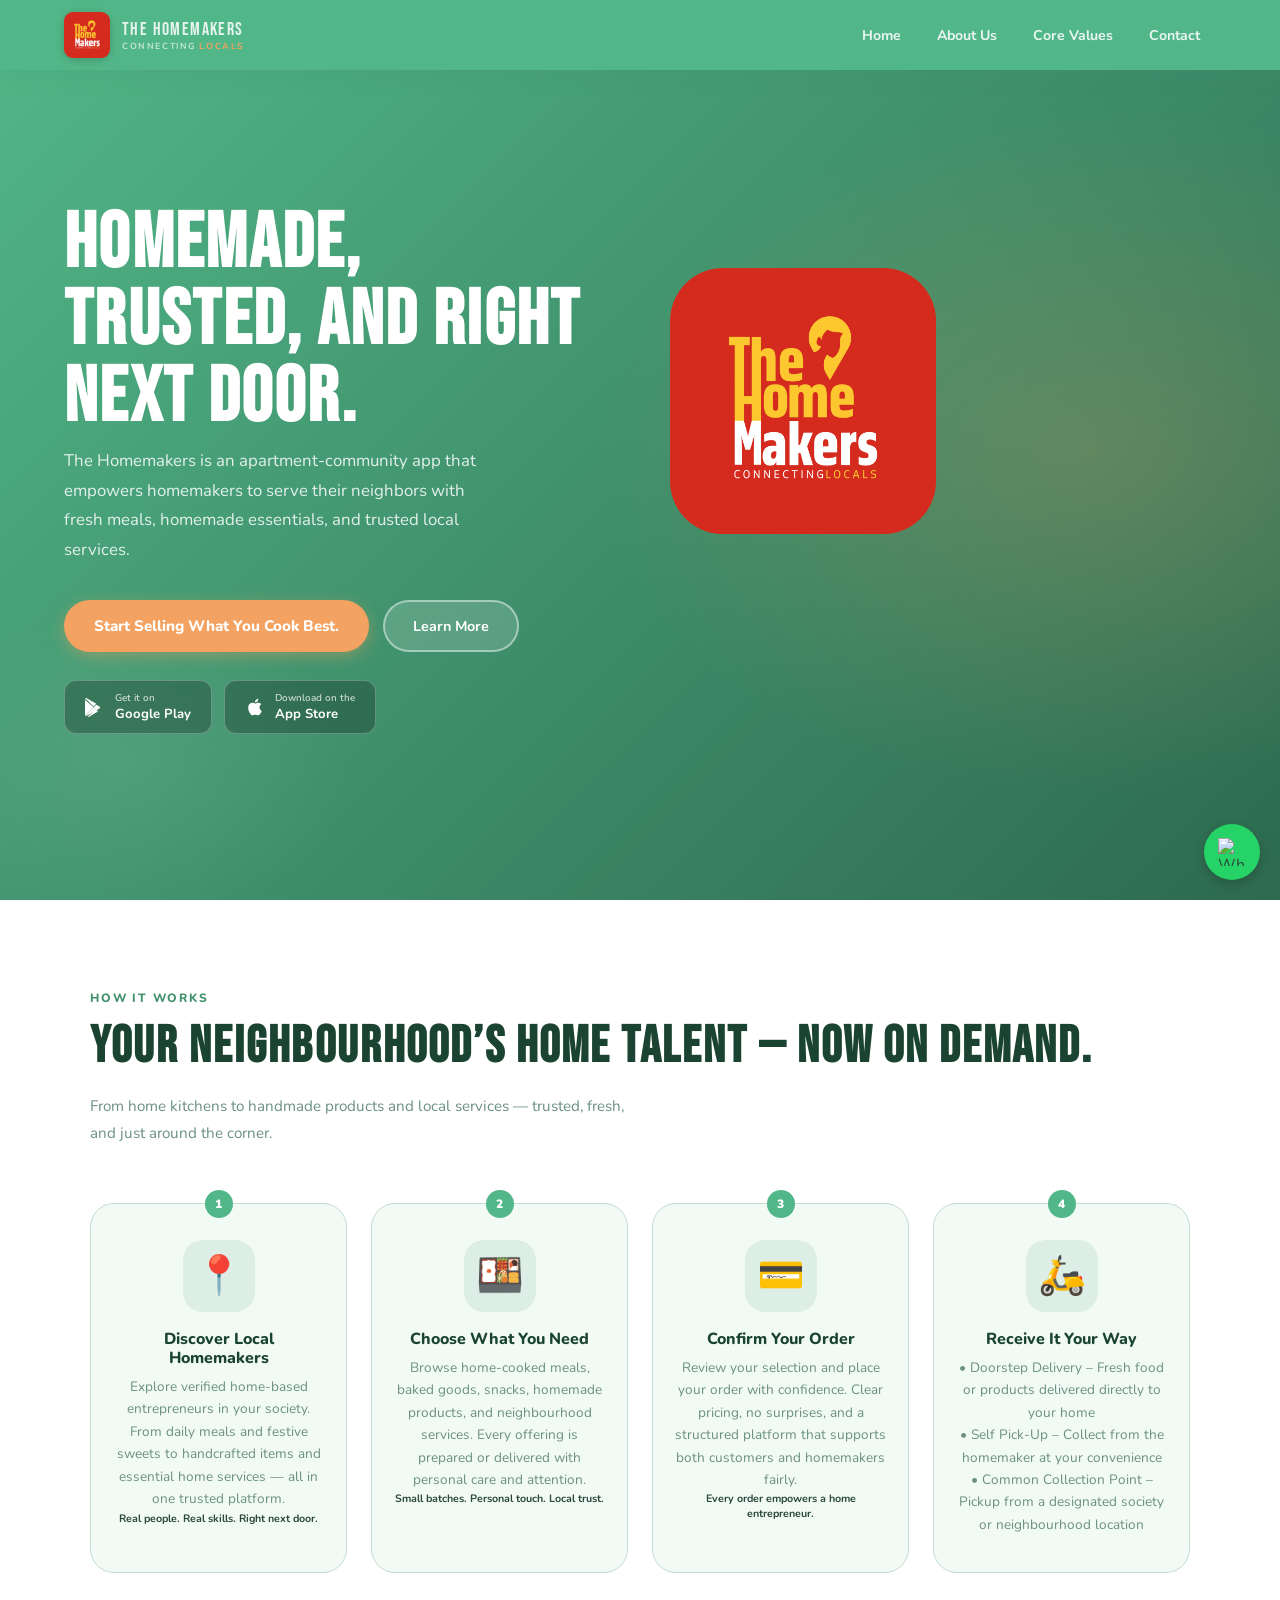
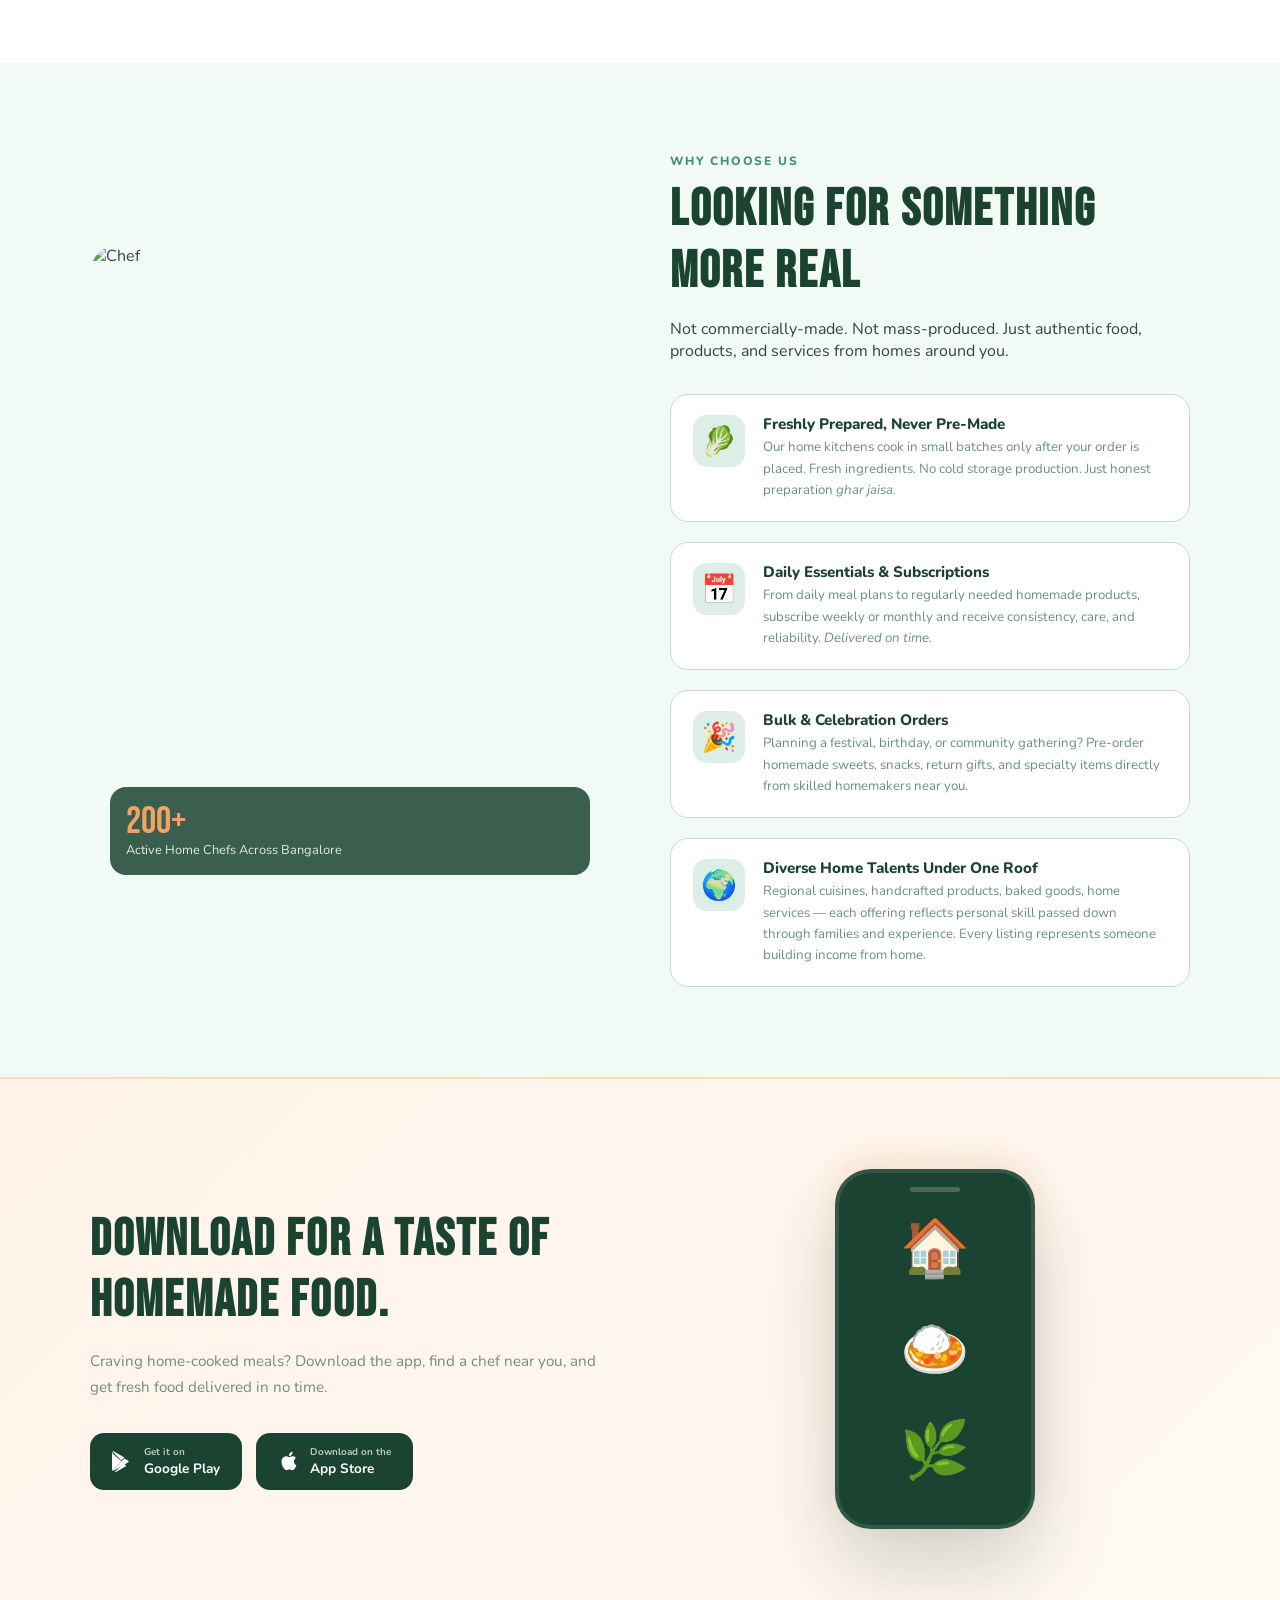
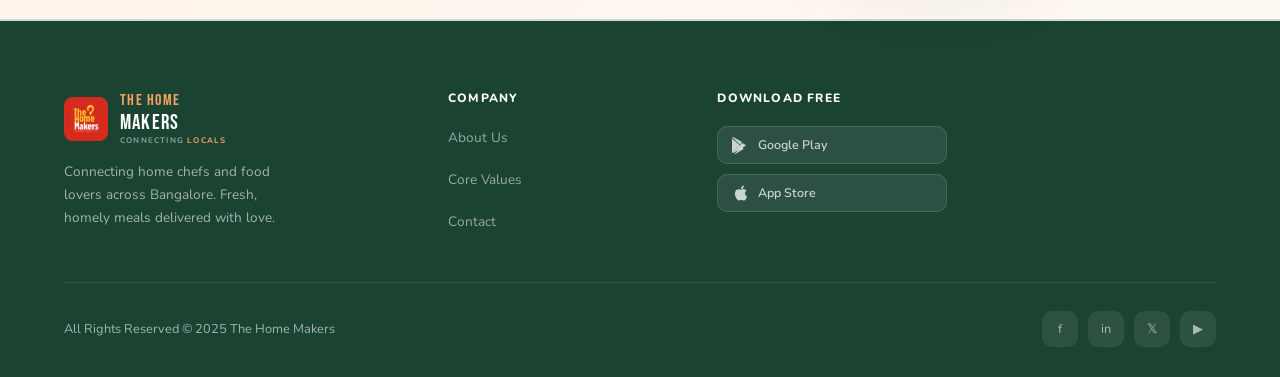
==== commit 47b2ec40: "Modified changes" ====
--- a/index.html
+++ b/index.html
@@ -342,7 +342,7 @@
       <img src="images/icon.png" alt="The Home Makers Logo" />
     </div>
     <div class="nav-logo-text">
-      <div class="line1">THE HOME MAKERS</div>
+      <div class="line1">THE HOMEMAKERS</div>
       <div class="line3">CONNECTING <span>LOCALS</span></div>
     </div>
   </div>
@@ -350,7 +350,7 @@
     <li><button onclick="showPage('home')" class="nav-btn" data-page="home">Home</button></li>
     <li><button onclick="showPage('about')" class="nav-btn" data-page="about">About Us</button></li>
     <li><button onclick="showPage('values')" class="nav-btn" data-page="values">Core Values</button></li>
-    <li><button onclick="showPage('blog')" class="nav-btn" data-page="blog">Blog</button></li>
+<!--    <li><button onclick="showPage('blog')" class="nav-btn" data-page="blog">Blog</button></li>-->
 <!--    <li><button onclick="showPage('team')" class="nav-btn" data-page="team">Team</button></li>-->
     <li><button onclick="showPage('contact')" class="nav-btn" data-page="contact">Contact</button></li>
 <!--    <li class="nav-cta"><button onclick="showPage('team')" class="nav-btn">Join Us</button></li>-->
@@ -365,8 +365,8 @@
   <section class="hero">
     <div class="hero-grid">
       <div>
-        <h1>Straight From a Home Kitchen to Your Table. <span class="cross">restaurant</span></h1>
-        <p class="hero-sub">Explore local home chefs around you. Fresh, homemade meals — crafted with love and delivered to your doorstep.</p>
+        <h1>Homemade, trusted, and right next door.</h1>
+        <p class="hero-sub">The Homemakers is an apartment-community app that empowers homemakers to serve their neighbors with fresh meals, homemade essentials, and trusted local services.</p>
         <div class="hero-actions">
           <button class="btn-accent" onclick="showPage('team')">Start Selling What You Cook Best.</button>
           <button class="btn-outline" onclick="showPage('about')">Learn More</button>
@@ -377,39 +377,45 @@
         </div>
       </div>
       <div class="hero-visual">
-        <div class="food-card"><img src="./images/home_food1.jpeg" alt="Meal"><div class="food-card-label">Home-powered</div></div>
-        <div class="food-card"><img src="./images/home_food2.jpg" alt="Dosa"></div>
-        <div class="food-card"><img src="./images/home_food3.jpg" alt="Biryani"></div>
-      </div>
-    </div>
+        <div class="single-image">
+          <img src="./images/icon.png" alt="Home Food">
+        </div>
+      </div>
   </section>
 
   <section class="section how">
     <div class="section-inner">
       <p class="eyebrow fade-up">How It Works</p>
-      <h2 class="section-title fade-up">Your neighbourhood’s best kitchens — on demand.</h2>
-      <p class="section-desc fade-up">From home chefs to your doorstep — fresh, homely food in a few taps.</p>
+      <h2 class="section-title fade-up">YOUR NEIGHBOURHOOD’S HOME TALENT — NOW ON DEMAND.</h2>
+      <p class="section-desc fade-up">From home kitchens to handmade products and local services — trusted, fresh, and just around the corner.</p>
       <div class="steps-grid">
-        <div class="step-card fade-up"><div class="step-num">1</div><div class="step-icon">📍</div><h3>Discover Chefs</h3><p>Find talented home chefs cooking authentic meals in your very neighbourhood.</p></div>
-        <div class="step-card fade-up"><div class="step-num">2</div><div class="step-icon">🍱</div><h3>Choose a Meal</h3><p>Browse menus of regional, home-style dishes made fresh after you order.</p></div>
-        <div class="step-card fade-up"><div class="step-num">3</div><div class="step-icon">💳</div><h3>Pay Securely</h3><p>Quick and safe checkout with multiple payment options at your fingertips.</p></div>
-        <div class="step-card fade-up"><div class="step-num">4</div><div class="step-icon">🛵</div><h3>Get Delivered</h3><p>Track your delivery and enjoy a warm, home-cooked meal at your door.</p></div>
+        <div class="step-card fade-up"><div class="step-num">1</div><div class="step-icon">📍</div><h3>Discover Local Homemakers</h3><p>Explore verified home-based entrepreneurs in your society. From daily meals and festive sweets to handcrafted items and essential home services — all in one trusted platform.</p>
+          <p><h6>Real people. Real skills. Right next door.</h6></p></div>
+        <div class="step-card fade-up"><div class="step-num">2</div><div class="step-icon">🍱</div><h3>Choose What You Need</h3><p>Browse home-cooked meals, baked goods, snacks, homemade products, and neighbourhood services. Every offering is prepared or delivered with personal care and attention.</p>
+          <h6>Small batches. Personal touch. Local trust.</h6></p></div>
+        <div class="step-card fade-up"><div class="step-num">3</div><div class="step-icon">💳</div><h3>Confirm Your Order</h3><p>Review your selection and place your order with confidence. Clear pricing, no surprises, and a structured platform that supports both customers and homemakers fairly.</p>
+          <p><h6>Every order empowers a home entrepreneur.</h6></p></div>
+        <div class="step-card fade-up"><div class="step-num">4</div><div class="step-icon">🛵</div><h3>Receive It Your Way</h3><p>• Doorstep Delivery – Fresh food or products delivered directly to your home</p>
+          <p>• Self Pick-Up – Collect from the homemaker at your convenience</p>
+          <p>• Common Collection Point – Pickup from a designated society or neighbourhood location</p></div>
       </div>
     </div>
   </section>
 
-  <section class="section features">200+
+  <section class="section features">
     <div class="section-inner">
       <div class="features-grid">
         <div class="feature-img fade-up"><img src="https://images.unsplash.com/photo-1556909114-f6e7ad7d3136?w=600&q=80" alt="Chef"><div class="feature-img-badge"><div class="badge-num">200+</div><div class="badge-label">Active Home Chefs Across Bangalore</div></div></div>
         <div>
           <p class="eyebrow fade-up">Why Choose Us</p>
-          <h2 class="section-title fade-up">Looking for a healthier alternative?</h2>
+          <h2 class="section-title fade-up">LOOKING FOR SOMETHING MORE REAL</h2>
+          Not commercially-made. Not mass-produced. Just authentic food, products, and services from homes around you.
           <div class="feature-list">
-            <div class="feature-item fade-up"><div class="feature-icon">🥬</div><div><h4>Freshly Cut, Not Pre-Cut</h4><p>Our home chefs begin chopping vegetables only after your order is placed. <em>Ghar jaisa fresh.</em></p></div></div>
-            <div class="feature-item fade-up"><div class="feature-icon">📅</div><div><h4>Daily Meal Subscription</h4><p>Subscribe for a week or month and get fresh, homely food every day on time.</p></div></div>
-            <div class="feature-item fade-up"><div class="feature-icon">🎉</div><div><h4>Bulk Orders for Celebrations</h4><p>Pre-order homemade sweets & snacks from home chefs near you for any occasion.</p></div></div>
-            <div class="feature-item fade-up"><div class="feature-icon">🌍</div><div><h4>Diverse Regional Cuisines</h4><p>From Dhoklas to Litti Chokha, Ragi roti to Idiyappam — generational recipes from every home.</p></div></div>
+            <div class="feature-item fade-up"><div class="feature-icon">🥬</div><div><h4>Freshly Prepared, Never Pre-Made</h4><p>Our home kitchens cook in small batches only after your order is placed. Fresh ingredients. No cold storage production. Just honest preparation <em>ghar jaisa.</em></p></div></div>
+            <div class="feature-item fade-up"><div class="feature-icon">📅</div><div><h4>Daily Essentials & Subscriptions</h4><p>From daily meal plans to regularly needed homemade products, subscribe weekly or monthly and receive consistency, care, and reliability.<em> Delivered on time.</em></p></div></div>
+            <div class="feature-item fade-up"><div class="feature-icon">🎉</div><div><h4>Bulk & Celebration Orders</h4><p>Planning a festival, birthday, or community gathering? Pre-order homemade sweets, snacks, return gifts, and specialty items directly from skilled homemakers near you.</p></div></div>
+            <div class="feature-item fade-up"><div class="feature-icon">🌍</div><div><h4>Diverse Home Talents Under One Roof</h4><p>Regional cuisines, handcrafted products, baked goods, home services — each offering reflects personal skill passed down through families and experience.
+              Every listing represents someone building income from home.</p></div></div>
           </div>
         </div>
       </div>
@@ -426,38 +432,38 @@
 <!--    </div>-->
 <!--  </section>-->
 
-  <section class="section testimonials">
-    <div class="section-inner">
-      <p class="eyebrow fade-up" style="text-align:center">Happy Customers</p>
-      <h2 class="section-title fade-up" style="text-align:center">What our cravers say</h2>
-      <div class="testi-grid">
-        <div class="testi-card fade-up"><div class="testi-stars">★★★★★</div><p class="testi-text">Nice initiative, highly recommended for outsiders looking for authentic healthy home prepared meals. Felt home away home.</p><div class="testi-author"><div class="testi-avatar" style="background:#52B788">S</div><div><div class="testi-name">Sarath Kumar B</div><div class="testi-loc">Bangalore</div></div></div></div>
-        <div class="testi-card fade-up"><div class="testi-stars">★★★★★</div><p class="testi-text">Great food, quick delivery, neatly packed and hot. Exactly what I'd want from a home-cooked meal. Will definitely order again!</p><div class="testi-author"><div class="testi-avatar" style="background:#F4A261">P</div><div><div class="testi-name">Priya</div><div class="testi-loc">Bangalore</div></div></div></div>
-        <div class="testi-card fade-up"><div class="testi-stars">★★★★★</div><p class="testi-text">I enjoyed every single bite. I recommend to everyone! I would like to order here again and again — it's truly special.</p><div class="testi-author"><div class="testi-avatar" style="background:#40916C">V</div><div><div class="testi-name">Vijaya Preethi</div><div class="testi-loc">Bangalore</div></div></div></div>
-      </div>
-    </div>
-  </section>
-
-  <section class="chef-section">
-    <div class="chef-inner">
-      <div>
-        <p class="eyebrow eyebrow-accent fade-up">Join the Community</p>
-        <h2 class="section-title section-title-white fade-up">Want to become a successful home chef?</h2>
-        <p class="chef-desc fade-up">With passionate home chefs across Bengaluru.</p>
-        <div class="chef-perks">
-          <div class="chef-perk fade-up"><span class="chef-perk-icon">💰</span><p>Earn from home with no big investment</p></div>
-          <div class="chef-perk fade-up"><span class="chef-perk-icon">🤝</span><p>We handle payments & marketing</p></div>
-          <div class="chef-perk fade-up"><span class="chef-perk-icon">🏆</span><p>Grow your own food brand with our platform</p></div>
-        </div>
-        <button class="btn-accent fade-up" onclick="showPage('team')">Register as Home Cook →</button>
-      </div>
-      <div class="chef-photos">
-        <div class="chef-photo"><img src="https://images.unsplash.com/photo-1607631568010-a87245c0daf8?w=700&q=80" alt="Chef"><div class="chef-photo-tag">🍳 Real Home Kitchens</div></div>
-        <div class="chef-photo"><img src="https://images.unsplash.com/photo-1556909114-f6e7ad7d3136?w=400&q=80" alt="Chef"><div class="chef-photo-tag">❤️ Cooked with Love</div></div>
-        <div class="chef-photo"><img src="https://images.unsplash.com/photo-1540189549336-e6e99eb4b8db?w=400&q=80" alt="Food"><div class="chef-photo-tag">🌿 Fresh Every Day</div></div>
-      </div>
-    </div>
-  </section>
+<!--  <section class="section testimonials">-->
+<!--    <div class="section-inner">-->
+<!--      <p class="eyebrow fade-up" style="text-align:center">Happy Customers</p>-->
+<!--      <h2 class="section-title fade-up" style="text-align:center">What our cravers say</h2>-->
+<!--      <div class="testi-grid">-->
+<!--        <div class="testi-card fade-up"><div class="testi-stars">★★★★★</div><p class="testi-text">Nice initiative, highly recommended for outsiders looking for authentic healthy home prepared meals. Felt home away home.</p><div class="testi-author"><div class="testi-avatar" style="background:#52B788">S</div><div><div class="testi-name">Sarath Kumar B</div><div class="testi-loc">Bangalore</div></div></div></div>-->
+<!--        <div class="testi-card fade-up"><div class="testi-stars">★★★★★</div><p class="testi-text">Great food, quick delivery, neatly packed and hot. Exactly what I'd want from a home-cooked meal. Will definitely order again!</p><div class="testi-author"><div class="testi-avatar" style="background:#F4A261">P</div><div><div class="testi-name">Priya</div><div class="testi-loc">Bangalore</div></div></div></div>-->
+<!--        <div class="testi-card fade-up"><div class="testi-stars">★★★★★</div><p class="testi-text">I enjoyed every single bite. I recommend to everyone! I would like to order here again and again — it's truly special.</p><div class="testi-author"><div class="testi-avatar" style="background:#40916C">V</div><div><div class="testi-name">Vijaya Preethi</div><div class="testi-loc">Bangalore</div></div></div></div>-->
+<!--      </div>-->
+<!--    </div>-->
+<!--  </section>-->
+
+<!--  <section class="chef-section">-->
+<!--    <div class="chef-inner">-->
+<!--      <div>-->
+<!--        <p class="eyebrow eyebrow-accent fade-up">Join the Community</p>-->
+<!--        <h2 class="section-title section-title-white fade-up">Want to become a successful home chef?</h2>-->
+<!--        <p class="chef-desc fade-up">With passionate home chefs across Bengaluru.</p>-->
+<!--        <div class="chef-perks">-->
+<!--          <div class="chef-perk fade-up"><span class="chef-perk-icon">💰</span><p>Earn from home with no big investment</p></div>-->
+<!--          <div class="chef-perk fade-up"><span class="chef-perk-icon">🤝</span><p>We handle payments & marketing</p></div>-->
+<!--          <div class="chef-perk fade-up"><span class="chef-perk-icon">🏆</span><p>Grow your own food brand with our platform</p></div>-->
+<!--        </div>-->
+<!--        <button class="btn-accent fade-up" onclick="showPage('team')">Register as Home Cook →</button>-->
+<!--      </div>-->
+<!--      <div class="chef-photos">-->
+<!--        <div class="chef-photo"><img src="https://images.unsplash.com/photo-1607631568010-a87245c0daf8?w=700&q=80" alt="Chef"><div class="chef-photo-tag">🍳 Real Home Kitchens</div></div>-->
+<!--        <div class="chef-photo"><img src="https://images.unsplash.com/photo-1556909114-f6e7ad7d3136?w=400&q=80" alt="Chef"><div class="chef-photo-tag">❤️ Cooked with Love</div></div>-->
+<!--        <div class="chef-photo"><img src="https://images.unsplash.com/photo-1540189549336-e6e99eb4b8db?w=400&q=80" alt="Food"><div class="chef-photo-tag">🌿 Fresh Every Day</div></div>-->
+<!--      </div>-->
+<!--    </div>-->
+<!--  </section>-->
 
   <section class="download">
     <div class="download-inner">
@@ -477,23 +483,45 @@
 
 <!-- ABOUT -->
 <div class="page" id="page-about">
-  <div class="page-hero"><p class="eyebrow eyebrow-accent" style="margin-bottom:8px">Who We Are</p><h1>About The Home Makers</h1><p>We connect passionate home chefs with food lovers who crave authentic, homemade meals.</p></div>
+  <div class="page-hero"><p class="eyebrow eyebrow-accent" style="margin-bottom:8px">Who We Are</p><h1>About The HomeMakers</h1><p>Connecting homes. Empowering talent. Serving communities. Homemakers is a hyper local digital marketplace that enables home-based entrepreneurs to monetize their skills — from home kitchens and handmade products to essential neighbourhood services.
+    We believe every home holds talent. We simply bring it to the community.</p></div>
   <section class="section" style="background:var(--white)">
     <div class="section-inner">
       <div class="about-story fade-up">
         <img src="https://images.unsplash.com/photo-1556909114-f6e7ad7d3136?w=700&q=80" alt="Founders">
         <div>
           <p class="eyebrow">Our Story</p>
-          <h2>Taking Home-Cooked Food to the Masses.</h2>
-          <p>What began in 2024 as a simple WhatsApp community connecting home chefs and customers has grown into a thriving app-based marketplace, now serving 100+ customers across Bangalore.</p>
-          <p>We believe food tastes best when prepared with love, familiar spices, and the warmth of someone's own kitchen.</p>
+          <h2>From Household Talent to Professional Growth.</h2>
+          <p>Homemakers didn't start in a boardroom; it started in the kitchen, the studio, and the heart of the home.</p>
+           <p> We saw incredible talent—cooking, crafting, and organizing—hidden in plain sight. These were professional-grade skills with real market value, yet they were being held back by the awkwardness of modern "neighborhood" selling.</p>
+          <h6>The Problem with the Status Quo</h6>
+          <p>Before we built this bridge, local entrepreneurs faced a frustrating dilemma:</p>
+            <p>The Hesitation: Repeatedly posting in society WhatsApp groups felt like "spamming" friends.
+              The Friction: Promoting on community apps like MyGate or NoBroker felt intrusive and disorganized.</p>
+          <p>The Chaos: Managing orders through unstructured chats meant lost details, endless follow-ups, and a lack of professional clarity.</p>
+          <h6>A Dignified Digital Bridge</h6>
+            <p>The skill was there, and the community demand was even stronger. What was missing was structure.</p>
+          <p>The Homemakers replaces the noise with a dedicated platform. We’ve transformed scattered local selling into a trusted digital marketplace where you can:</p>
+          <p><h6>Showcase with Confidence</h6> Build a professional profile that does the talking for you.</p>
+          <p><h6>Manage Seamlessly</h6> Handle orders and payments without the back-and-forth of informal chats.</p>
+          <p><h6>Connect Directly</h6>Reach verified buyers in your own community through a dignified, purpose-built channel.</p>
+            No more awkward broadcasting. No more informal clutter. Just a clear path for your talent to grow.</p>
 <!--          <button class="btn-primary" style="margin-top:20px" onclick="showPage('team')">Meet the Team</button>-->
         </div>
       </div>
       <div class="about-pillars">
-        <div class="pillar-card fade-up"><div class="pillar-icon">👩‍🍳</div><h3>Empowering Women</h3><p>More than 80% of our 200+ home chefs are women earning at the convenience of their own home.</p></div>
-        <div class="pillar-card fade-up"><div class="pillar-icon">🎯</div><h3>Our Vision</h3><p>Deliver food prepared with love and care — making us the go-to platform for those who care about what they eat.</p></div>
-        <div class="pillar-card fade-up"><div class="pillar-icon">🌍</div><h3>Diverse Recipes</h3><p>From Dhoklas to Litti Chokha, Ragi roti to Idiyappam — generational recipes unique to each home.</p></div>
+        <div class="pillar-card fade-up"><div class="pillar-icon">👩‍🍳</div><h3>A Platform, Not a Push</h3><p>Homemakers is not about “helping” someone earn.
+          It is about giving them visibility, structure, and confidence.
+          It allows any homemaker to become a micro-entrepreneur — with their own profile, listings, pricing, and identity — without stepping outside their home.
+          Because sometimes, all talent needs is a runway.</p></div>
+        <div class="pillar-card fade-up"><div class="pillar-icon">🎯</div><h3>Our Vision</h3><p>To build a trusted community-driven marketplace where homes evolve into micro-enterprises, and neighbourhoods become self-sustaining ecosystems.
+
+          We are digitizing local trust.</p></div>
+        <div class="pillar-card fade-up"><div class="pillar-icon">🌍</div><h3>What Makes Us Different</h3><p> Structured platform instead of scattered WhatsApp posts
+          <p>• Verified community-based selling</p>
+          <p>• Transparent order and payment system</p>
+          <p>• Multiple delivery and pickup options</p>
+          <p>• Designed for dignity, not disturbance</p></div>
       </div>
 <!--      <div class="about-stats fade-up">-->
 <!--        <div class="about-stats-grid">-->
@@ -512,37 +540,37 @@
   <section class="section" style="background:var(--off)">
     <div class="section-inner">
       <div class="values-grid">
-        <div class="value-card fade-up"><div class="value-num">01</div><div class="value-body"><h3>Obsess Over Cravers</h3><p>Everything starts with the craver. Every decision — product, tech, operations — is driven by deep understanding of what they truly want and need.</p></div></div>
-        <div class="value-card fade-up"><div class="value-num">02</div><div class="value-body"><h3>Champion Every Home Chef</h3><p>Our success is built on theirs. We empower home chefs to grow, earn, and thrive by solving real problems that matter to them.</p></div></div>
-        <div class="value-card fade-up"><div class="value-num">03</div><div class="value-body"><h3>Extreme Ownership</h3><p>Own your work. Own your outcomes. No excuses. No blame. We take responsibility and deliver results.</p></div></div>
-        <div class="value-card fade-up"><div class="value-num">04</div><div class="value-body"><h3>Think Long-Term</h3><p>We’re building for the future. Bold moves today, sustainable impact tomorrow.</p></div></div>
-        <div class="value-card fade-up"><div class="value-num">05</div><div class="value-body"><h3>Stay Curious. Stay Teachable.</h3><p>Curiosity fuels growth. We listen, learn, adapt, and continuously improve.</p></div></div>
-        <div class="value-card fade-up"><div class="value-num">06</div><div class="value-body"><h3>Debate Hard. Commit Harder.</h3><p>Challenge ideas openly. Once we decide, we align fully and execute with precision.</p></div></div>
-        <div class="value-card fade-up"><div class="value-num">07</div><div class="value-body"><h3>Radical Transparency</h3><p>Clear, honest communication builds trust. We speak openly and share feedback directly.</p></div></div>
-        <div class="value-card fade-up"><div class="value-num">08</div><div class="value-body"><h3>Integrity Above All</h3><p>We do the right thing — especially when it’s hard. Trust is non-negotiable.</p></div></div>
-        <div class="value-card fade-up"><div class="value-num">09</div><div class="value-body"><h3>Bias for Action</h3><p>Progress over perfection. We move fast, test, learn, and improve.</p></div></div>
-        <div class="value-card fade-up"><div class="value-num">10</div><div class="value-body"><h3>Build Winning, Happy Teams</h3><p>Great teams build great companies. We prioritize growth, well-being, and shared success.</p></div></div>
+        <div class="value-card fade-up"><div class="value-num">01</div><div class="value-body"><h3>Dignity in Every Interaction</h3><p>We believe selling from home should feel confident, not uncomfortable. Every homemaker deserves visibility without awkward promotion or informal chasing.</p></div></div>
+        <div class="value-card fade-up"><div class="value-num">02</div><div class="value-body"><h3>Structure Creates Confidence</h3><p>Unorganized selling creates hesitation. A clear platform, transparent pricing, and defined processes build trust for both sellers and buyers.</p></div></div>
+        <div class="value-card fade-up"><div class="value-num">03</div><div class="value-body"><h3>Community First</h3><p>We grow neighbourhood by neighbourhood. Local talent serving local demand creates stronger, self-sustaining communities.</p></div></div>
+        <div class="value-card fade-up"><div class="value-num">04</div><div class="value-body"><h3>Empowerment, Not Charity</h3><p>Homemakers is not about helping someone survive. It’s about giving capable individuals the wings to grow as micro-entrepreneurs.</p></div></div>
+        <div class="value-card fade-up"><div class="value-num">05</div><div class="value-body"><h3>Trust is Non-Negotiable</h3><p>Verified profiles. Clear communication. Transparent transactions. Trust is the foundation of every order.</p></div></div>
+        <div class="value-card fade-up"><div class="value-num">06</div><div class="value-body"><h3>Small Beginnings, Scalable Vision</h3><p>We start from one home, one society, one community — but we build systems that can scale across cities.</p></div></div>
+        <div class="value-card fade-up"><div class="value-num">07</div><div class="value-body"><h3>Respect for Home Talent</h3><p>Every listing represents time, effort, and personal skill. We honor the value of household productivity.</p></div></div>
+        <div class="value-card fade-up"><div class="value-num">08</div><div class="value-body"><h3>Simplicity Wins</h3><p>Technology should remove friction, not create it. The platform must feel easy, intuitive, and supportive.</p></div></div>
+        <div class="value-card fade-up"><div class="value-num">09</div><div class="value-body"><h3>Continuous Improvement</h3><p>We listen to homemakers and customers alike. Feedback drives evolution.</p></div></div>
+        <div class="value-card fade-up"><div class="value-num">10</div><div class="value-body"><h3>Growth with Integrity</h3><p>We expand responsibly, ensuring fairness, transparency, and long-term sustainability.</p></div></div>
       </div>
     </div>
   </section>
 </div>
 
 <!-- BLOG -->
-<div class="page" id="page-blog">
-  <div class="page-hero"><p class="eyebrow eyebrow-accent" style="margin-bottom:8px">Stories & Insights</p><h1>Our Blog</h1><p>Tips, stories from home chefs, and everything about India's home food culture.</p></div>
-  <section class="section" style="background:var(--off)">
-    <div class="section-inner">
-      <div class="blog-grid">
-        <div class="blog-card fade-up"><div class="blog-card-img"><img src="https://images.unsplash.com/photo-1596560548464-f010549b84d7?w=600&q=80" alt="Food"></div><div class="blog-card-body"><span class="blog-tag">HOME CHEFS</span><h3>How 5 Women Turned Their Kitchen Into a Business</h3><p>Meet inspiring home chefs who started cooking for their families and ended up feeding hundreds in their neighbourhood.</p><div class="blog-meta"><span>📅 Jan 2025</span><span>⏱ 4 min read</span></div></div></div>
-        <div class="blog-card fade-up"><div class="blog-card-img"><img src="https://images.unsplash.com/photo-1631452180519-c014fe946bc7?w=600&q=80" alt="Dosa"></div><div class="blog-card-body"><span class="blog-tag">FOOD CULTURE</span><h3>Why Home Food Will Always Beat Restaurant Food</h3><p>From freshness of ingredients to the love in every recipe — what makes home-cooked meals truly irreplaceable.</p><div class="blog-meta"><span>📅 Dec 2024</span><span>⏱ 5 min read</span></div></div></div>
-        <div class="blog-card fade-up"><div class="blog-card-img"><img src="https://images.unsplash.com/photo-1540189549336-e6e99eb4b8db?w=600&q=80" alt="Food"></div><div class="blog-card-body"><span class="blog-tag">HEALTH</span><h3>The Science Behind Why Fresh Food Tastes Better</h3><p>Nutritional benefits of fresh, made-to-order meals versus pre-cooked restaurant food stored for hours.</p><div class="blog-meta"><span>📅 Nov 2024</span><span>⏱ 6 min read</span></div></div></div>
-        <div class="blog-card fade-up"><div class="blog-card-img"><img src="https://images.unsplash.com/photo-1607631568010-a87245c0daf8?w=600&q=80" alt="Chef"></div><div class="blog-card-body"><span class="blog-tag">TIPS</span><h3>10 Regional Dishes You Didn't Know You Could Order Online</h3><p>From Litti Chokha to Idiyappam — hidden gems made daily by home chefs on our platform.</p><div class="blog-meta"><span>📅 Oct 2024</span><span>⏱ 3 min read</span></div></div></div>
-        <div class="blog-card fade-up"><div class="blog-card-img"><img src="https://images.unsplash.com/photo-1614777986387-7b05df9aca73?w=600&q=80" alt="Biryani"></div><div class="blog-card-body"><span class="blog-tag">SUBSCRIPTION</span><h3>Why a Meal Subscription Changed My Relationship with Food</h3><p>One customer's journey from skipping meals to eating healthy every day because of a simple weekly subscription.</p><div class="blog-meta"><span>📅 Sep 2024</span><span>⏱ 4 min read</span></div></div></div>
-        <div class="blog-card fade-up"><div class="blog-card-img"><img src="https://images.unsplash.com/photo-1556909114-f6e7ad7d3136?w=600&q=80" alt="Community"></div><div class="blog-card-body"><span class="blog-tag">COMMUNITY</span><h3>Building a Food Community, One Neighbourhood at a Time</h3><p>How hyper-local food connections are rebuilding the sense of community in India's fastest-growing cities.</p><div class="blog-meta"><span>📅 Aug 2024</span><span>⏱ 5 min read</span></div></div></div>
-      </div>
-    </div>
-  </section>
-</div>
+<!--<div class="page" id="page-blog">-->
+<!--  <div class="page-hero"><p class="eyebrow eyebrow-accent" style="margin-bottom:8px">Stories & Insights</p><h1>Our Blog</h1><p>Tips, stories from home chefs, and everything about India's home food culture.</p></div>-->
+<!--  <section class="section" style="background:var(&#45;&#45;off)">-->
+<!--    <div class="section-inner">-->
+<!--      <div class="blog-grid">-->
+<!--        <div class="blog-card fade-up"><div class="blog-card-img"><img src="https://images.unsplash.com/photo-1596560548464-f010549b84d7?w=600&q=80" alt="Food"></div><div class="blog-card-body"><span class="blog-tag">HOME CHEFS</span><h3>How 5 Women Turned Their Kitchen Into a Business</h3><p>Meet inspiring home chefs who started cooking for their families and ended up feeding hundreds in their neighbourhood.</p><div class="blog-meta"><span>📅 Jan 2025</span><span>⏱ 4 min read</span></div></div></div>-->
+<!--        <div class="blog-card fade-up"><div class="blog-card-img"><img src="https://images.unsplash.com/photo-1631452180519-c014fe946bc7?w=600&q=80" alt="Dosa"></div><div class="blog-card-body"><span class="blog-tag">FOOD CULTURE</span><h3>Why Home Food Will Always Beat Restaurant Food</h3><p>From freshness of ingredients to the love in every recipe — what makes home-cooked meals truly irreplaceable.</p><div class="blog-meta"><span>📅 Dec 2024</span><span>⏱ 5 min read</span></div></div></div>-->
+<!--        <div class="blog-card fade-up"><div class="blog-card-img"><img src="https://images.unsplash.com/photo-1540189549336-e6e99eb4b8db?w=600&q=80" alt="Food"></div><div class="blog-card-body"><span class="blog-tag">HEALTH</span><h3>The Science Behind Why Fresh Food Tastes Better</h3><p>Nutritional benefits of fresh, made-to-order meals versus pre-cooked restaurant food stored for hours.</p><div class="blog-meta"><span>📅 Nov 2024</span><span>⏱ 6 min read</span></div></div></div>-->
+<!--        <div class="blog-card fade-up"><div class="blog-card-img"><img src="https://images.unsplash.com/photo-1607631568010-a87245c0daf8?w=600&q=80" alt="Chef"></div><div class="blog-card-body"><span class="blog-tag">TIPS</span><h3>10 Regional Dishes You Didn't Know You Could Order Online</h3><p>From Litti Chokha to Idiyappam — hidden gems made daily by home chefs on our platform.</p><div class="blog-meta"><span>📅 Oct 2024</span><span>⏱ 3 min read</span></div></div></div>-->
+<!--        <div class="blog-card fade-up"><div class="blog-card-img"><img src="https://images.unsplash.com/photo-1614777986387-7b05df9aca73?w=600&q=80" alt="Biryani"></div><div class="blog-card-body"><span class="blog-tag">SUBSCRIPTION</span><h3>Why a Meal Subscription Changed My Relationship with Food</h3><p>One customer's journey from skipping meals to eating healthy every day because of a simple weekly subscription.</p><div class="blog-meta"><span>📅 Sep 2024</span><span>⏱ 4 min read</span></div></div></div>-->
+<!--        <div class="blog-card fade-up"><div class="blog-card-img"><img src="https://images.unsplash.com/photo-1556909114-f6e7ad7d3136?w=600&q=80" alt="Community"></div><div class="blog-card-body"><span class="blog-tag">COMMUNITY</span><h3>Building a Food Community, One Neighbourhood at a Time</h3><p>How hyper-local food connections are rebuilding the sense of community in India's fastest-growing cities.</p><div class="blog-meta"><span>📅 Aug 2024</span><span>⏱ 5 min read</span></div></div></div>-->
+<!--      </div>-->
+<!--    </div>-->
+<!--  </section>-->
+<!--</div>-->
 
 <!--&lt;!&ndash; TEAM &ndash;&gt;-->
 <!--<div class="page" id="page-team">-->
@@ -602,16 +630,16 @@
             <div class="contact-item fade-up"><div class="contact-item-icon">📞</div><div><h4>Give Us a Call</h4><a href="tel:+919044927924">+91 90449 27924</a></div></div>
             <div class="contact-item fade-up"><div class="contact-item-icon">📍</div><div><h4>Find Us</h4><p>Bangalore, Karnataka, India</p></div></div>
           </div>
-          <div class="social-connect fade-up" style="margin-top:28px">
-            <h4>Connect on Social</h4>
-            <div class="social-icons">
-              <a class="social-icon" href="#">f</a>
-              <a class="social-icon" href="#">in</a>
-              <a class="social-icon" href="#">𝕏</a>
-              <a class="social-icon" href="#">▶</a>
-              <a class="social-icon" href="#">📷</a>
-            </div>
-          </div>
+<!--          <div class="social-connect fade-up" style="margin-top:28px">-->
+<!--            <h4>Connect on Social</h4>-->
+<!--            <div class="social-icons">-->
+<!--              <a class="social-icon" href="#">f</a>-->
+<!--              <a class="social-icon" href="#">in</a>-->
+<!--              <a class="social-icon" href="#">𝕏</a>-->
+<!--              <a class="social-icon" href="#">▶</a>-->
+<!--              <a class="social-icon" href="#">📷</a>-->
+<!--            </div>-->
+<!--          </div>-->
         </div>
         <div class="contact-form fade-up">
           <h3>How can we help you?</h3>
@@ -652,7 +680,9 @@
 <!--    <div class="footer-col"><h4>Quick Links</h4><ul><li><button onclick="showPage('values')">Core Values</button></li><li><button onclick="showPage('team')">Register as Chef</button></li><li><a href="#">Corporate Meals</a></li><li><a href="#">Tiffin Services</a></li><li><a href="#">Privacy Policy</a></li><li><a href="#">Terms & Conditions</a></li></ul></div>-->
     <div class="footer-col"><h4>Company</h4><ul><li><button onclick="showPage('about')">About Us</button></li><li>
 <!--      <button onclick="showPage('team')">Our Team</button>-->
-    </li><li><button onclick="showPage('values')">Core Values</button></li><li><button onclick="showPage('blog')">Blog</button></li><li><button onclick="showPage('contact')">Contact</button></li></ul></div>
+    </li><li><button onclick="showPage('values')">Core Values</button></li><li>
+<!--      <button onclick="showPage('blog')">Blog</button></li>-->
+      <li><button onclick="showPage('contact')">Contact</button></li></ul></div>
     <div class="footer-col"><h4>Download Free</h4><div class="footer-store"><a class="footer-store-btn" href="#"><svg viewBox="0 0 24 24"><path d="M3.18 23.76c.35.2.74.24 1.12.13l11.34-6.54-2.56-2.58zM.5 1.83C.19 2.17 0 2.69 0 3.37v17.25c0 .68.19 1.2.5 1.54l.08.08 9.67-9.67v-.23L.58 3.75z"/><path d="M13.46 15.9l-3.21-3.21V12.46l3.21-3.21.07.04 3.8 2.16c1.09.62 1.09 1.63 0 2.25l-3.8 2.16z"/><path d="M13.53 15.86L10.25 12.6.5 22.35c.36.38.95.43 1.61.07z"/><path d="M13.53 8.14L2.11 1.58C1.45 1.22.86 1.27.5 1.65l9.75 9.75z"/></svg>Google Play</a><a class="footer-store-btn" href="#"><svg viewBox="0 0 24 24"><path d="M18.71 19.5c-.83 1.24-1.71 2.45-3.05 2.47-1.34.03-1.77-.79-3.29-.79-1.53 0-2 .77-3.27.82-1.31.05-2.3-1.32-3.14-2.53C4.25 17 2.94 12.45 4.7 9.39c.87-1.52 2.43-2.48 4.12-2.51 1.28-.02 2.5.87 3.29.87.78 0 2.26-1.07 3.8-.91.65.03 2.47.26 3.64 1.98-.09.06-2.17 1.28-2.15 3.81.03 3.02 2.65 4.03 2.68 4.04-.03.07-.42 1.44-1.38 2.83M13 3.5c.73-.83 1.94-1.46 2.94-1.5.13 1.17-.34 2.35-1.04 3.19-.69.85-1.83 1.51-2.95 1.42-.15-1.15.41-2.35 1.05-3.11z"/></svg>App Store</a></div></div>
   </div>
   <div class="footer-bottom"><span>All Rights Reserved © 2025 The Home Makers</span><div class="foot-socials"><div class="foot-social">f</div><div class="foot-social">in</div><div class="foot-social">𝕏</div><div class="foot-social">▶</div></div></div>
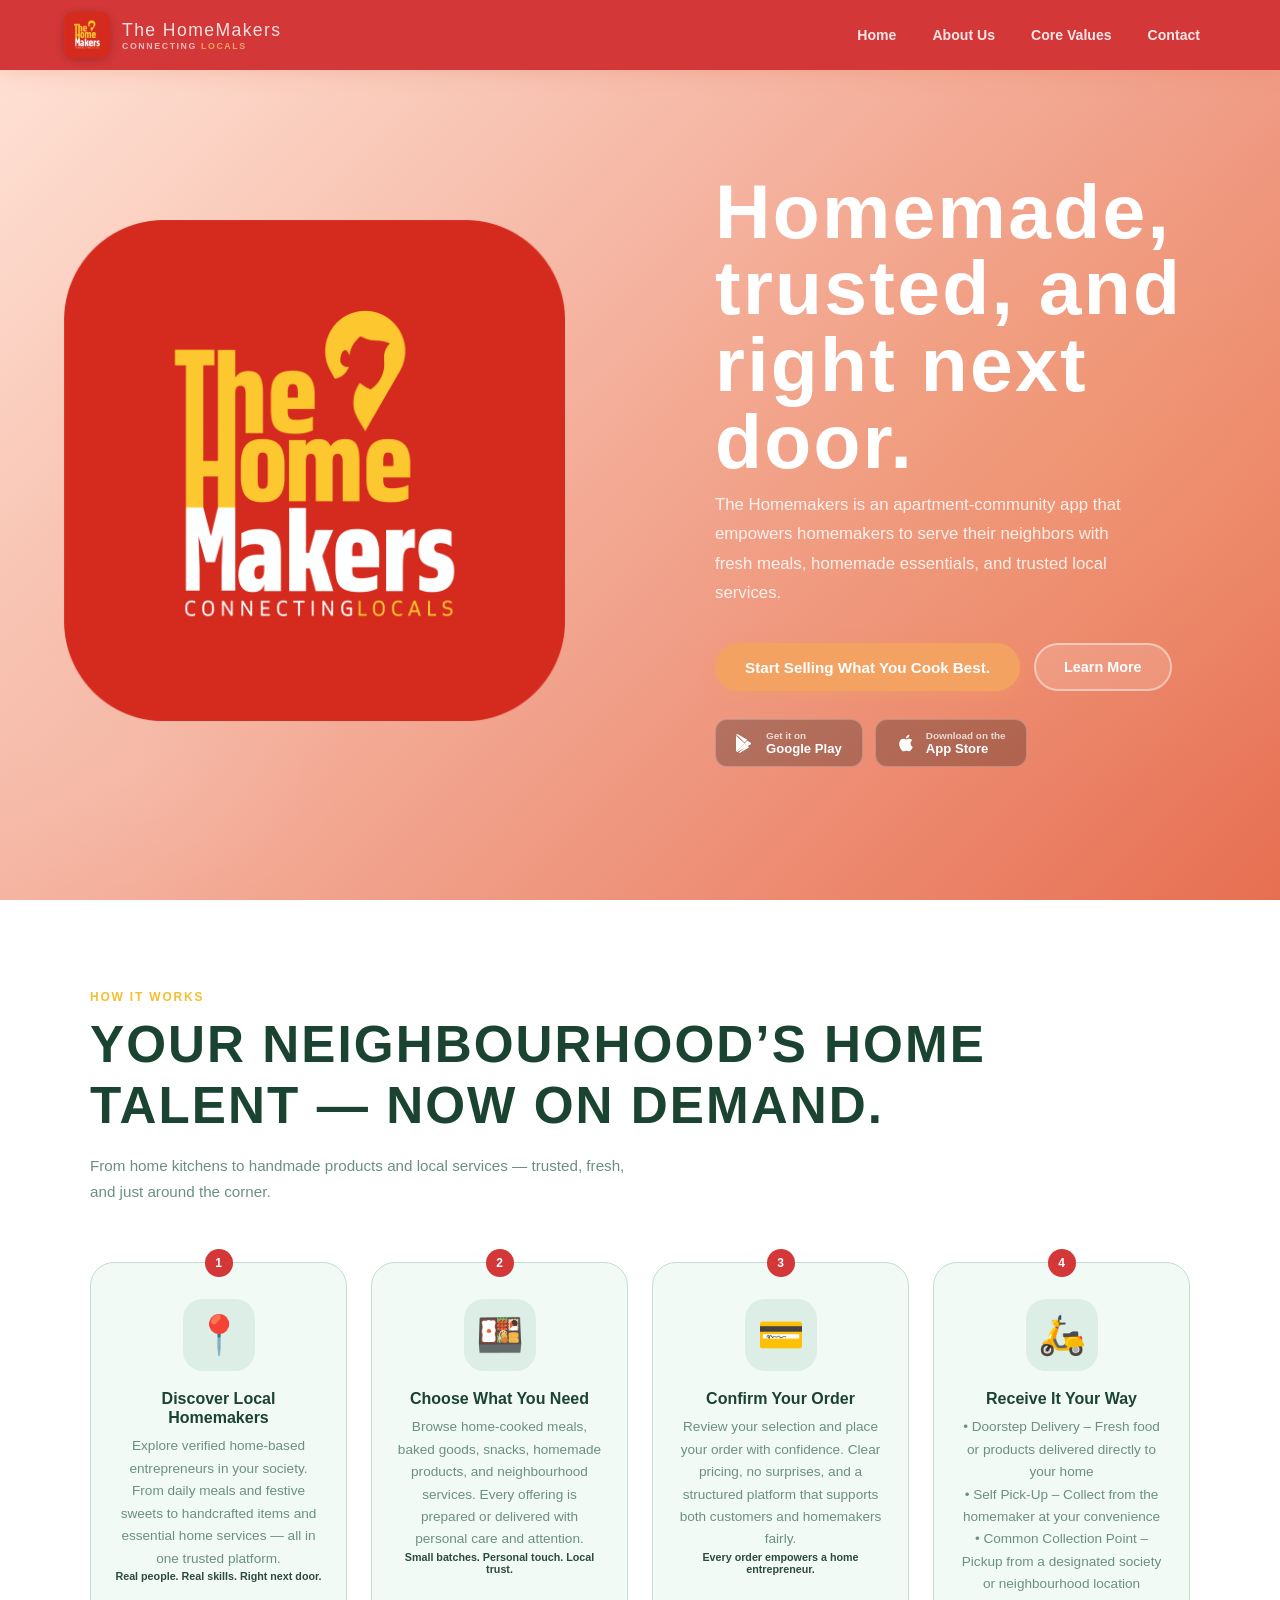
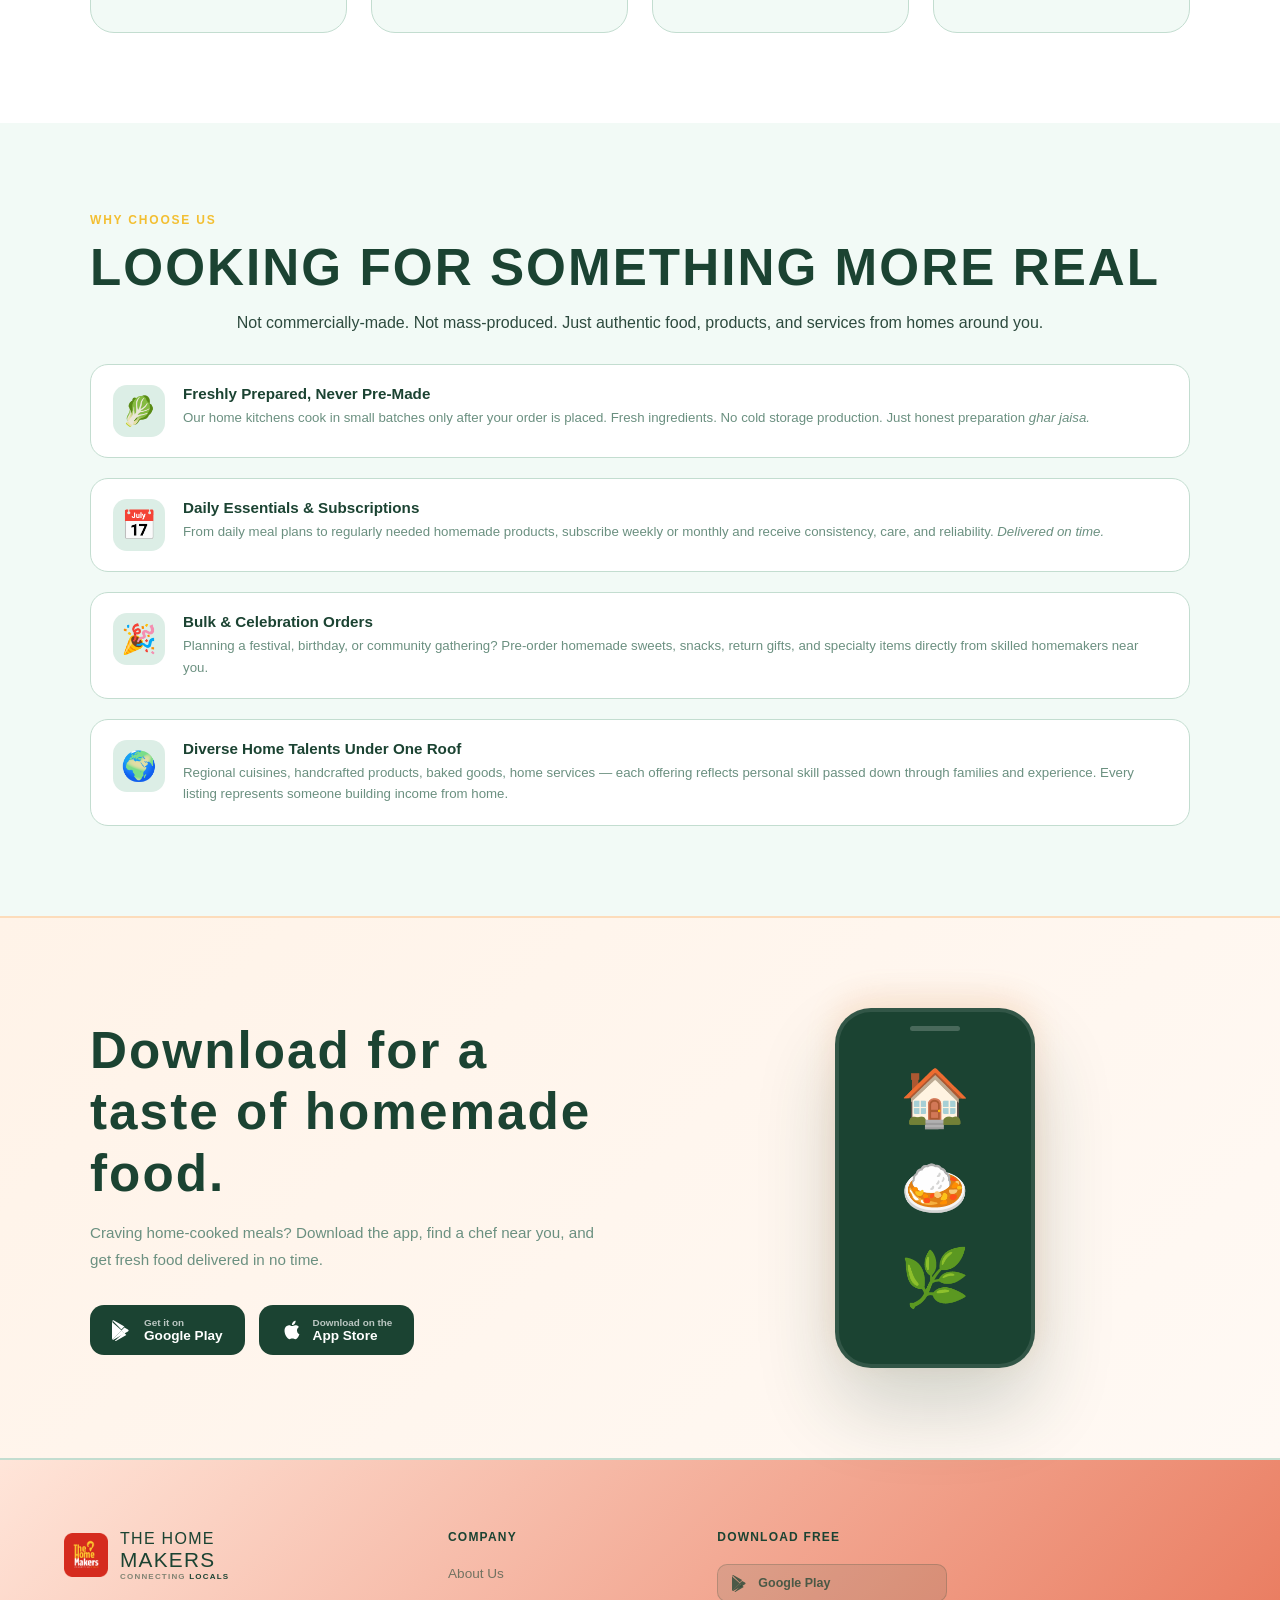
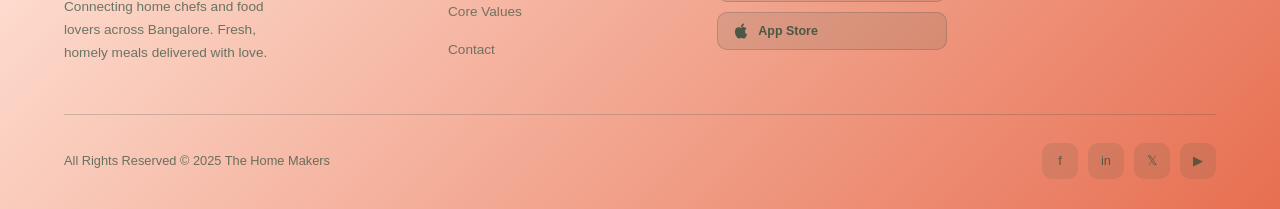
==== commit 194da6c2: "Modified changes" ====
--- a/index.html
+++ b/index.html
@@ -3,336 +3,9 @@
 <head>
 <meta charset="UTF-8">
 <meta name="viewport" content="width=device-width, initial-scale=1.0">
-<title>The Home Makers — Connecting Locals</title>
-<link href="https://fonts.googleapis.com/css2?family=Bebas+Neue&family=Nunito:wght@400;500;600;700;800;900&display=swap" rel="stylesheet">
-<style>
-*, *::before, *::after { margin: 0; padding: 0; box-sizing: border-box; }
-:root {
-  /* Primary: Sage Green */
-  --primary:  #52B788;
-  --primary2: #40916C;
-  /* Accent: Warm Peach-Orange */
-  --accent:   #F4A261;
-  --accent2:  #E76F51;
-  /* Surfaces */
-  --white:    #FFFFFF;
-  --off:      #F2FAF6;
-  --light:    #DCEEE6;
-  --border:   #C3DDD0;
-  /* Darks */
-  --dark:     #1B4332;
-  --text:     #2D4A3E;
-  --muted:    #6B9080;
-}
-html { scroll-behavior: smooth; }
-body { font-family: 'Nunito', sans-serif; background: var(--off); color: var(--text); overflow-x: hidden; }
-img { max-width: 100%; display: block; }
-a { text-decoration: none; color: inherit; }
-h1,h2,h3,h4,h5 { line-height: 1.2; }
-
-.page { display: none; animation: fadeIn .35s ease; }
-.page.active { display: block; }
-@keyframes fadeIn { from { opacity:0; transform:translateY(10px); } to { opacity:1; transform:translateY(0); } }
-
-/* NAV */
-nav {
-  position: fixed; top: 0; left: 0; right: 0; z-index: 1000;
-  background: var(--primary);
-  box-shadow: 0 2px 20px rgba(64,145,108,.25);
-  height: 70px; display: flex; align-items: center; justify-content: space-between; padding: 0 5vw;
-}
-.nav-logo { display: flex; align-items: center; gap: 12px; cursor: pointer; }
-.nav-logo-icon { width: 46px; height: 46px; border-radius: 12px; background: var(--accent); display: flex; align-items: center; justify-content: center; font-size: 1.4rem; box-shadow: 0 2px 10px rgba(0,0,0,.2); flex-shrink: 0; }
-.nav-logo-text .line1 { font-family: 'Bebas Neue', sans-serif; font-size: 1.1rem; color: rgba(255,255,255,.85); letter-spacing: .08em; }
-.nav-logo-text .line2 { font-family: 'Bebas Neue', sans-serif; font-size: 1.4rem; color: #fff; letter-spacing: .06em; }
-.nav-logo-text .line3 { font-size: .55rem; letter-spacing: .18em; color: rgba(255,255,255,.65); font-weight: 700; }
-.nav-logo-text .line3 span { color: var(--accent); }
-.nav-links { display: flex; align-items: center; gap: 4px; list-style: none; }
-.nav-links li a, .nav-links li button { background: none; border: none; cursor: pointer; font-family: 'Nunito', sans-serif; padding: 8px 16px; border-radius: 8px; font-size: .88rem; font-weight: 700; color: rgba(255,255,255,.88); transition: background .2s, color .2s; display: block; }
-.nav-links li a:hover, .nav-links li button:hover, .nav-links li a.active, .nav-links li button.active { background: rgba(255,255,255,.18); color: #fff; }
-.nav-links .nav-cta button { background: var(--accent); color: #fff !important; font-weight: 800; border-radius: 100px; }
-.nav-links .nav-cta button:hover { background: var(--accent2); }
-.hamburger { display: none; flex-direction: column; gap: 5px; cursor: pointer; background: none; border: none; padding: 6px; }
-.hamburger span { width: 24px; height: 2px; background: #fff; border-radius: 2px; }
-.whatsapp-float {
-  position: fixed;
-  bottom: 20px;
-  right: 20px;
-  background: #25D366;
-  padding: 12px;
-  border-radius: 50%;
-  box-shadow: 0 4px 10px rgba(0,0,0,0.2);
-}
-
-.whatsapp-float {
-  position: fixed;
-  bottom: 20px;
-  right: 20px;
-  background: #25D366;
-  padding: 14px;
-  border-radius: 50%;
-  box-shadow: 0 4px 12px rgba(0,0,0,0.2);
-}
-
-.whatsapp-float img {
-  width: 28px;
-  height: 28px;
-}
-
-/* HERO */
-.hero { min-height: 100vh; background: linear-gradient(135deg, #52B788 0%, #2D6A4F 100%); display: flex; align-items: center; padding: 100px 5vw 60px; position: relative; overflow: hidden; }
-.hero::before { content: ''; position: absolute; inset: 0; background: radial-gradient(ellipse 55% 55% at 85% 50%, rgba(244,162,97,.22) 0%, transparent 70%), radial-gradient(ellipse 30% 30% at 10% 85%, rgba(255,255,255,.07) 0%, transparent 60%); }
-.hero-grid { display: grid; grid-template-columns: 1fr 1fr; gap: 60px; align-items: center; max-width: 1200px; margin: 0 auto; width: 100%; position: relative; z-index: 1; }
-.hero-badge { display: inline-flex; align-items: center; gap: 8px; background: rgba(255,255,255,.2); border: 1.5px solid rgba(255,255,255,.45); padding: 6px 16px; border-radius: 100px; margin-bottom: 20px; font-size: .8rem; font-weight: 800; color: #fff; letter-spacing: .05em; }
-.hero h1 { font-family: 'Bebas Neue', sans-serif; font-size: clamp(3rem, 6vw, 5.5rem); color: #fff; letter-spacing: .03em; line-height: 1; margin-bottom: 10px; }
-.hero h1 .cross { text-decoration: line-through; opacity: .45; }
-.hero h1 .highlight { color: var(--accent); }
-.hero-sub { font-size: 1.05rem; color: rgba(255,255,255,.85); line-height: 1.75; margin-bottom: 36px; max-width: 420px; }
-.hero-actions { display: flex; gap: 14px; flex-wrap: wrap; }
-.btn-accent { background: var(--accent); color: #fff; padding: 14px 30px; border-radius: 100px; font-weight: 800; font-size: .95rem; transition: transform .2s, background .2s; border: none; cursor: pointer; font-family: 'Nunito', sans-serif; box-shadow: 0 4px 16px rgba(244,162,97,.4); }
-.btn-accent:hover { background: var(--accent2); transform: translateY(-2px); }
-.btn-outline { background: rgba(255,255,255,.15); color: #fff; border: 2px solid rgba(255,255,255,.45); padding: 14px 28px; border-radius: 100px; font-weight: 700; font-size: .9rem; transition: background .2s; cursor: pointer; font-family: 'Nunito', sans-serif; }
-.btn-outline:hover { background: rgba(255,255,255,.25); }
-.store-row { display: flex; gap: 12px; margin-top: 28px; }
-.store-btn { display: flex; align-items: center; gap: 10px; background: rgba(0,0,0,.25); border: 1.5px solid rgba(255,255,255,.25); padding: 10px 20px; border-radius: 12px; color: #fff; font-size: .82rem; font-weight: 600; transition: background .2s; }
-.store-btn:hover { background: rgba(0,0,0,.45); }
-.store-btn svg { width: 20px; height: 20px; fill: #fff; flex-shrink: 0; }
-.store-btn-text small { display: block; font-size: .62rem; opacity: .75; }
-.hero-visual { display: grid; grid-template-columns: 1fr 1fr; grid-template-rows: 220px 170px; gap: 14px; }
-.food-card { border-radius: 22px; overflow: hidden; position: relative; background: rgba(255,255,255,.12); border: 1.5px solid rgba(255,255,255,.2); }
-.food-card:first-child { grid-column: 1/3; }
-.food-card img { width: 100%; height: 100%; object-fit: cover; transition: transform .5s; }
-.food-card:hover img { transform: scale(1.06); }
-.food-card-label { position: absolute; bottom: 12px; left: 12px; background: rgba(27,67,50,.75); backdrop-filter: blur(6px); color: #fff; padding: 5px 14px; border-radius: 100px; font-size: .75rem; font-weight: 700; }
-
-/* SECTIONS */
-.section { padding: 90px 5vw; }
-.section-inner { max-width: 1100px; margin: 0 auto; }
-.eyebrow { font-size: .75rem; font-weight: 800; letter-spacing: .15em; text-transform: uppercase; color: var(--primary2); margin-bottom: 10px; }
-.eyebrow-accent { color: var(--accent2); }
-.section-title { font-family: 'Bebas Neue', sans-serif; font-size: clamp(2rem, 4vw, 3.2rem); letter-spacing: .04em; color: var(--dark); margin-bottom: 16px; }
-.section-title-white { color: #fff; }
-.section-desc { color: var(--muted); font-size: .95rem; line-height: 1.75; max-width: 540px; }
-.divider { border: none; border-top: 2px solid var(--border); margin: 0; }
-
-/* HOW IT WORKS */
-.how { background: var(--white); }
-.steps-grid { display: grid; grid-template-columns: repeat(4, 1fr); gap: 24px; margin-top: 56px; }
-.step-card { background: var(--off); border: 1.5px solid var(--border); border-radius: 24px; padding: 36px 22px; text-align: center; position: relative; transition: transform .25s, box-shadow .25s; }
-.step-card:hover { transform: translateY(-8px); box-shadow: 0 24px 50px rgba(82,183,136,.15); }
-.step-num { position: absolute; top: -14px; left: 50%; transform: translateX(-50%); width: 28px; height: 28px; border-radius: 50%; background: var(--primary); color: #fff; font-size: .75rem; font-weight: 900; display: flex; align-items: center; justify-content: center; }
-.step-icon { font-size: 2.4rem; width: 72px; height: 72px; background: var(--light); border-radius: 20px; display: flex; align-items: center; justify-content: center; margin: 0 auto 18px; }
-.step-card h3 { font-size: 1rem; font-weight: 800; margin-bottom: 8px; color: var(--dark); }
-.step-card p { font-size: .85rem; color: var(--muted); line-height: 1.65; }
-
-/* FEATURES */
-.features { background: var(--off); }
-.features-grid { display: grid; grid-template-columns: 1fr 1fr; gap: 60px; align-items: center; }
-.feature-list { display: flex; flex-direction: column; gap: 20px; margin-top: 32px; }
-.feature-item { display: flex; gap: 18px; align-items: flex-start; padding: 20px 22px; background: var(--white); border-radius: 18px; border: 1.5px solid var(--border); transition: box-shadow .2s, border-color .2s; }
-.feature-item:hover { box-shadow: 0 8px 30px rgba(82,183,136,.12); border-color: var(--primary); }
-.feature-icon { font-size: 1.8rem; width: 52px; height: 52px; background: var(--light); border-radius: 14px; display: flex; align-items: center; justify-content: center; flex-shrink: 0; }
-.feature-item h4 { font-size: .95rem; font-weight: 800; margin-bottom: 4px; color: var(--dark); }
-.feature-item p { font-size: .83rem; color: var(--muted); line-height: 1.6; }
-.feature-img { border-radius: 28px; overflow: hidden; position: relative; aspect-ratio: 4/5; }
-.feature-img img { width: 100%; height: 100%; object-fit: cover; }
-.feature-img-badge { position: absolute; bottom: 20px; left: 20px; right: 20px; background: rgba(27,67,50,.85); backdrop-filter: blur(8px); border-radius: 16px; padding: 16px; color: #fff; }
-.feature-img-badge .badge-num { font-family: 'Bebas Neue', sans-serif; font-size: 2.4rem; color: var(--accent); line-height: 1; }
-.feature-img-badge .badge-label { font-size: .8rem; opacity: .85; }
-
-/* STATS */
-.stats { background: linear-gradient(135deg, #2D6A4F 0%, #1B4332 100%); padding: 80px 5vw; text-align: center; }
-.stats-grid { display: grid; grid-template-columns: repeat(3, 1fr); gap: 40px; max-width: 800px; margin: 0 auto; }
-.stat-card { padding: 40px 20px; }
-.stat-num { font-family: 'Bebas Neue', sans-serif; font-size: 4rem; color: var(--accent); line-height: 1; margin-bottom: 8px; }
-.stat-label { color: rgba(255,255,255,.8); font-size: .9rem; font-weight: 600; }
-.stat-icon { font-size: 2rem; margin-bottom: 12px; }
-
-/* TESTIMONIALS */
-.testimonials { background: var(--white); }
-.testi-grid { display: grid; grid-template-columns: repeat(3, 1fr); gap: 24px; margin-top: 50px; }
-.testi-card { background: var(--off); border: 1.5px solid var(--border); border-radius: 22px; padding: 28px; transition: transform .25s, box-shadow .25s; }
-.testi-card:hover { transform: translateY(-5px); box-shadow: 0 16px 40px rgba(82,183,136,.12); }
-.testi-stars { color: var(--accent); font-size: .9rem; margin-bottom: 14px; }
-.testi-text { font-size: .9rem; color: var(--text); line-height: 1.75; margin-bottom: 20px; }
-.testi-author { display: flex; align-items: center; gap: 12px; padding-top: 18px; border-top: 1px solid var(--border); }
-.testi-avatar { width: 44px; height: 44px; border-radius: 50%; display: flex; align-items: center; justify-content: center; font-weight: 800; font-size: .9rem; color: #fff; flex-shrink: 0; }
-.testi-name { font-weight: 800; font-size: .9rem; color: var(--dark); }
-.testi-loc { font-size: .75rem; color: var(--muted); }
-
-/* CHEF SECTION */
-.chef-section { background: linear-gradient(135deg, #1B4332 0%, #0D2818 100%); padding: 100px 5vw; }
-.chef-inner { display: grid; grid-template-columns: 1fr 1fr; gap: 80px; align-items: center; max-width: 1100px; margin: 0 auto; }
-.chef-desc { color: rgba(255,255,255,.78); line-height: 1.8; margin-bottom: 32px; font-size: .95rem; }
-.chef-perks { display: flex; flex-direction: column; gap: 14px; margin-bottom: 36px; }
-.chef-perk { display: flex; gap: 14px; align-items: center; padding: 14px 18px; border-radius: 14px; background: rgba(255,255,255,.07); border: 1px solid rgba(255,255,255,.12); }
-.chef-perk-icon { font-size: 1.4rem; }
-.chef-perk p { color: rgba(255,255,255,.88); font-size: .88rem; }
-.chef-photos { display: grid; grid-template-columns: 1fr 1fr; gap: 14px; }
-.chef-photo { border-radius: 20px; overflow: hidden; position: relative; background: rgba(255,255,255,.08); }
-.chef-photo:first-child { grid-column: 1/3; aspect-ratio: 16/7; }
-.chef-photo:not(:first-child) { aspect-ratio: 4/5; }
-.chef-photo img { width: 100%; height: 100%; object-fit: cover; transition: transform .4s; }
-.chef-photo:hover img { transform: scale(1.05); }
-.chef-photo-tag { position: absolute; bottom: 10px; left: 10px; background: rgba(0,0,0,.6); backdrop-filter: blur(4px); color: #fff; font-size: .7rem; font-weight: 700; padding: 4px 12px; border-radius: 100px; }
-
-/* DOWNLOAD */
-.download { background: linear-gradient(135deg, #FFF3E8 0%, #FFF9F4 100%); border-top: 2px solid #FDDCBB; padding: 90px 5vw; }
-.download-inner { display: grid; grid-template-columns: 1fr 1fr; gap: 80px; align-items: center; max-width: 1100px; margin: 0 auto; }
-.download h2 { font-family: 'Bebas Neue', sans-serif; font-size: clamp(2.2rem, 4vw, 3.4rem); letter-spacing: .04em; color: var(--dark); margin-bottom: 16px; }
-.download p { color: var(--muted); line-height: 1.75; margin-bottom: 32px; font-size: .95rem; }
-.dl-badges { display: flex; gap: 14px; flex-wrap: wrap; }
-.dl-btn { display: flex; align-items: center; gap: 10px; background: var(--dark); color: #fff; padding: 12px 22px; border-radius: 14px; font-size: .85rem; font-weight: 700; transition: opacity .2s, transform .2s; }
-.dl-btn:hover { opacity: .88; transform: translateY(-2px); }
-.dl-btn svg { width: 22px; height: 22px; fill: #fff; }
-.dl-btn-text small { display: block; font-size: .62rem; opacity: .7; }
-.phone-visual { display: flex; justify-content: center; }
-.phone-mock { width: 200px; height: 360px; background: var(--dark); border-radius: 36px; display: flex; flex-direction: column; align-items: center; justify-content: center; gap: 24px; font-size: 3.5rem; border: 4px solid rgba(255,255,255,.1); box-shadow: 0 40px 80px rgba(27,67,50,.2), 0 -10px 30px rgba(244,162,97,.2); position: relative; }
-.phone-mock::before { content: ''; position: absolute; top: 14px; left: 50%; transform: translateX(-50%); width: 50px; height: 5px; background: rgba(255,255,255,.2); border-radius: 3px; }
-
-/* PAGE HERO */
-.page-hero { background: linear-gradient(135deg, #52B788 0%, #2D6A4F 100%); padding: 120px 5vw 60px; text-align: center; }
-.page-hero h1 { font-family: 'Bebas Neue', sans-serif; font-size: clamp(2.8rem, 6vw, 5rem); color: #fff; letter-spacing: .05em; }
-.page-hero p { color: rgba(255,255,255,.8); font-size: 1rem; margin-top: 12px; max-width: 500px; margin-left: auto; margin-right: auto; line-height: 1.7; }
-
-/* ABOUT */
-.about-story { display: grid; grid-template-columns: 1fr 1fr; gap: 70px; align-items: center; }
-.about-story img { border-radius: 28px; width: 100%; object-fit: cover; max-height: 420px; }
-.about-story h2 { font-family: 'Bebas Neue', sans-serif; font-size: 2.5rem; color: var(--dark); margin-bottom: 16px; letter-spacing: .04em; }
-.about-story p { color: var(--muted); line-height: 1.8; margin-bottom: 14px; font-size: .95rem; }
-.about-pillars { display: grid; grid-template-columns: repeat(3, 1fr); gap: 28px; margin-top: 60px; }
-.pillar-card { background: var(--white); border: 1.5px solid var(--border); border-radius: 24px; padding: 36px 26px; text-align: center; transition: transform .25s, box-shadow .25s; }
-.pillar-card:hover { transform: translateY(-6px); box-shadow: 0 20px 40px rgba(82,183,136,.15); }
-.pillar-icon { font-size: 2.6rem; margin-bottom: 16px; }
-.pillar-card h3 { font-size: 1.1rem; font-weight: 800; margin-bottom: 10px; color: var(--dark); }
-.pillar-card p { font-size: .85rem; color: var(--muted); line-height: 1.65; }
-.about-stats { background: linear-gradient(135deg, #52B788 0%, #2D6A4F 100%); border-radius: 28px; padding: 50px; margin-top: 60px; }
-.about-stats-grid { display: grid; grid-template-columns: repeat(3, 1fr); gap: 30px; text-align: center; }
-.about-stat-num { font-family: 'Bebas Neue', sans-serif; font-size: 3.5rem; color: var(--accent); line-height: 1; }
-.about-stat-label { color: rgba(255,255,255,.85); font-size: .85rem; font-weight: 600; margin-top: 4px; }
-
-/* VALUES */
-.values-grid { display: grid; grid-template-columns: repeat(2, 1fr); gap: 24px; margin-top: 50px; }
-.value-card { background: var(--white); border: 1.5px solid var(--border); border-radius: 22px; padding: 30px 28px; display: flex; gap: 20px; transition: transform .25s, box-shadow .25s, border-color .25s; }
-.value-card:hover { transform: translateY(-4px); box-shadow: 0 16px 40px rgba(82,183,136,.12); border-color: var(--primary); }
-.value-num { font-family: 'Bebas Neue', sans-serif; font-size: 3rem; color: var(--border); letter-spacing: .05em; line-height: 1; flex-shrink: 0; width: 50px; transition: color .25s; }
-.value-card:hover .value-num { color: var(--accent); }
-.value-body h3 { font-size: 1rem; font-weight: 800; margin-bottom: 8px; color: var(--primary2); }
-.value-body p { font-size: .85rem; color: var(--muted); line-height: 1.7; }
-
-/* TEAM */
-.jobs-grid { display: grid; grid-template-columns: repeat(3, 1fr); gap: 24px; margin-top: 50px; }
-.job-card { background: var(--white); border: 1.5px solid var(--border); border-radius: 22px; overflow: hidden; transition: transform .25s, box-shadow .25s; }
-.job-card:hover { transform: translateY(-5px); box-shadow: 0 20px 40px rgba(82,183,136,.15); }
-.job-card-img { aspect-ratio: 16/10; overflow: hidden; }
-.job-card-img img { width: 100%; height: 100%; object-fit: cover; transition: transform .4s; }
-.job-card:hover .job-card-img img { transform: scale(1.05); }
-.job-card-body { padding: 22px 24px; }
-.job-badge { display: inline-block; background: var(--light); color: var(--primary2); font-size: .7rem; font-weight: 800; padding: 3px 10px; border-radius: 100px; margin-bottom: 10px; letter-spacing: .05em; }
-.job-card h3 { font-size: .95rem; font-weight: 800; margin-bottom: 6px; color: var(--dark); }
-.job-card p { font-size: .8rem; color: var(--muted); margin-bottom: 16px; }
-.btn-apply { background: var(--primary); color: #fff; padding: 9px 20px; border-radius: 100px; font-size: .8rem; font-weight: 800; font-family: 'Nunito', sans-serif; border: none; cursor: pointer; transition: background .2s; display: inline-block; }
-.btn-apply:hover { background: var(--primary2); }
-.team-section { background: var(--off); padding: 80px 5vw; }
-.team-grid { display: grid; grid-template-columns: repeat(4, 1fr); gap: 24px; margin-top: 50px; }
-.team-card { background: var(--white); border: 1.5px solid var(--border); border-radius: 22px; overflow: hidden; text-align: center; transition: transform .25s, box-shadow .25s; }
-.team-card:hover { transform: translateY(-6px); box-shadow: 0 20px 40px rgba(82,183,136,.15); }
-.team-card-img { aspect-ratio: 1; overflow: hidden; background: var(--light); }
-.team-card-img img { width: 100%; height: 100%; object-fit: cover; transition: transform .4s; }
-.team-card:hover .team-card-img img { transform: scale(1.07); }
-.team-card-info { padding: 18px 16px; }
-.team-card h4 { font-size: .9rem; font-weight: 800; margin-bottom: 4px; color: var(--dark); }
-.team-card p { font-size: .76rem; color: var(--muted); font-weight: 600; }
-.team-role-badge { display: inline-block; background: var(--light); color: var(--primary2); font-size: .65rem; font-weight: 800; padding: 2px 10px; border-radius: 100px; margin-top: 6px; letter-spacing: .04em; }
-
-/* JOIN FORM */
-.join-section { background: var(--white); padding: 80px 5vw; }
-.join-card { background: linear-gradient(135deg, #52B788 0%, #2D6A4F 100%); border-radius: 32px; padding: 60px; display: grid; grid-template-columns: 1fr 1fr; gap: 60px; align-items: center; max-width: 1000px; margin: 0 auto; }
-.join-card h2 { font-family: 'Bebas Neue', sans-serif; font-size: 2.8rem; color: #fff; letter-spacing: .04em; margin-bottom: 12px; }
-.join-card p { color: rgba(255,255,255,.78); line-height: 1.7; font-size: .9rem; }
-.join-form { display: flex; flex-direction: column; gap: 14px; }
-.join-form input, .join-form select { padding: 13px 18px; border-radius: 12px; background: rgba(255,255,255,.15); border: 1.5px solid rgba(255,255,255,.3); color: #fff; font-size: .88rem; font-family: 'Nunito', sans-serif; outline: none; transition: border-color .2s; }
-.join-form input::placeholder { color: rgba(255,255,255,.55); }
-.join-form input:focus, .join-form select:focus { border-color: var(--accent); }
-.join-form select option { background: #2D6A4F; color: #fff; }
-
-/* CONTACT */
-.contact-grid { display: grid; grid-template-columns: 1fr 1fr; gap: 60px; align-items: start; }
-.contact-info { display: flex; flex-direction: column; gap: 24px; }
-.contact-item { display: flex; gap: 18px; align-items: flex-start; padding: 24px; background: var(--white); border: 1.5px solid var(--border); border-radius: 20px; transition: border-color .2s, box-shadow .2s; }
-.contact-item:hover { border-color: var(--primary); box-shadow: 0 8px 24px rgba(82,183,136,.1); }
-.contact-item-icon { width: 52px; height: 52px; border-radius: 14px; background: var(--light); display: flex; align-items: center; justify-content: center; font-size: 1.5rem; flex-shrink: 0; }
-.contact-item h4 { font-weight: 800; margin-bottom: 4px; font-size: .9rem; color: var(--dark); }
-.contact-item a, .contact-item p { font-size: .88rem; color: var(--muted); }
-.contact-item a:hover { color: var(--primary2); }
-.contact-form { background: var(--white); border: 1.5px solid var(--border); border-radius: 28px; padding: 40px; }
-.contact-form h3 { font-family: 'Bebas Neue', sans-serif; font-size: 1.8rem; letter-spacing: .04em; margin-bottom: 28px; color: var(--dark); }
-.form-row { display: grid; grid-template-columns: 1fr 1fr; gap: 16px; }
-.form-group { margin-bottom: 18px; }
-.form-group label { display: block; font-size: .8rem; font-weight: 800; margin-bottom: 6px; color: var(--text); letter-spacing: .04em; }
-.form-group input, .form-group textarea { width: 100%; padding: 12px 16px; border-radius: 12px; border: 1.5px solid var(--border); background: var(--off); font-size: .88rem; font-family: 'Nunito', sans-serif; outline: none; color: var(--dark); transition: border-color .2s; }
-.form-group input:focus, .form-group textarea:focus { border-color: var(--primary); }
-.form-group textarea { resize: vertical; min-height: 120px; }
-.btn-primary { background: var(--primary); color: #fff; border: none; cursor: pointer; padding: 14px 32px; border-radius: 100px; font-weight: 800; font-size: .95rem; font-family: 'Nunito', sans-serif; transition: background .2s, transform .2s; box-shadow: 0 4px 16px rgba(82,183,136,.3); }
-.btn-primary:hover { background: var(--primary2); transform: translateY(-2px); }
-.social-connect { margin-top: 28px; }
-.social-connect h4 { font-size: .8rem; font-weight: 800; letter-spacing: .08em; text-transform: uppercase; color: var(--muted); margin-bottom: 14px; }
-.social-icons { display: flex; gap: 10px; }
-.social-icon { width: 40px; height: 40px; border-radius: 12px; background: var(--light); display: flex; align-items: center; justify-content: center; font-size: 1rem; transition: background .2s, transform .2s, color .2s; color: var(--primary2); }
-.social-icon:hover { background: var(--primary); color: #fff; transform: translateY(-2px); }
-
-/* BLOG */
-.blog-grid { display: grid; grid-template-columns: repeat(3, 1fr); gap: 28px; margin-top: 50px; }
-.blog-card { background: var(--white); border: 1.5px solid var(--border); border-radius: 24px; overflow: hidden; transition: transform .25s, box-shadow .25s; }
-.blog-card:hover { transform: translateY(-6px); box-shadow: 0 20px 44px rgba(82,183,136,.15); }
-.blog-card-img { aspect-ratio: 16/9; overflow: hidden; background: var(--light); }
-.blog-card-img img { width: 100%; height: 100%; object-fit: cover; transition: transform .4s; }
-.blog-card:hover .blog-card-img img { transform: scale(1.06); }
-.blog-card-body { padding: 24px; }
-.blog-tag { display: inline-block; background: var(--light); color: var(--primary2); font-size: .68rem; font-weight: 800; padding: 3px 12px; border-radius: 100px; margin-bottom: 12px; letter-spacing: .05em; }
-.blog-card h3 { font-size: .95rem; font-weight: 800; margin-bottom: 10px; line-height: 1.4; color: var(--dark); }
-.blog-card p { font-size: .83rem; color: var(--muted); line-height: 1.65; margin-bottom: 16px; }
-.blog-meta { display: flex; gap: 12px; align-items: center; font-size: .75rem; color: var(--muted); font-weight: 600; }
-
-/* FOOTER */
-footer { background: var(--dark); color: rgba(255,255,255,.6); padding: 70px 5vw 30px; }
-.footer-top { display: grid; grid-template-columns: 1.5fr 1fr 1fr 1fr; gap: 40px; margin-bottom: 50px; }
-.footer-brand p { font-size: .85rem; line-height: 1.7; max-width: 220px; margin-top: 14px; }
-.footer-logo { display: flex; align-items: center; gap: 12px; }
-.footer-logo-icon { width: 44px; height: 44px; border-radius: 12px; background: var(--accent); display: flex; align-items: center; justify-content: center; font-size: 1.3rem; }
-.footer-logo-text .l1 { font-family: 'Bebas Neue', sans-serif; font-size: 1rem; color: var(--accent); letter-spacing: .08em; }
-.footer-logo-text .l2 { font-family: 'Bebas Neue', sans-serif; font-size: 1.3rem; color: #fff; letter-spacing: .06em; }
-.footer-logo-text .l3 { font-size: .5rem; letter-spacing: .15em; color: rgba(255,255,255,.5); font-weight: 700; }
-.footer-logo-text .l3 span { color: var(--accent); }
-.footer-col h4 { font-size: .75rem; font-weight: 800; text-transform: uppercase; letter-spacing: .1em; color: #fff; margin-bottom: 20px; }
-.footer-col ul { list-style: none; display: flex; flex-direction: column; gap: 10px; }
-.footer-col ul li a, .footer-col ul li button { background: none; border: none; cursor: pointer; font-family: 'Nunito', sans-serif; font-size: .85rem; color: rgba(255,255,255,.55); transition: color .2s; padding: 0; }
-.footer-col ul li a:hover, .footer-col ul li button:hover { color: var(--accent); }
-.footer-store { display: flex; flex-direction: column; gap: 10px; margin-top: 4px; }
-.footer-store-btn { display: flex; align-items: center; gap: 8px; background: rgba(255,255,255,.08); border: 1px solid rgba(255,255,255,.12); padding: 9px 14px; border-radius: 10px; color: rgba(255,255,255,.75); font-size: .78rem; font-weight: 600; transition: background .2s; }
-.footer-store-btn:hover { background: rgba(255,255,255,.16); color: #fff; }
-.footer-store-btn svg { width: 18px; height: 18px; fill: currentColor; flex-shrink: 0; }
-.footer-bottom { border-top: 1px solid rgba(255,255,255,.1); padding-top: 28px; display: flex; justify-content: space-between; align-items: center; font-size: .8rem; }
-.foot-socials { display: flex; gap: 10px; }
-.foot-social { width: 36px; height: 36px; border-radius: 10px; background: rgba(255,255,255,.08); display: flex; align-items: center; justify-content: center; color: rgba(255,255,255,.6); font-size: .8rem; transition: background .2s, color .2s; cursor: pointer; }
-.foot-social:hover { background: var(--primary); color: #fff; }
-
-.fade-up { opacity: 0; transform: translateY(28px); transition: opacity .55s ease, transform .55s ease; }
-.fade-up.visible { opacity: 1; transform: none; }
-
-@media (max-width: 900px) {
-  .nav-links { display: none; flex-direction: column; position: absolute; top: 70px; left: 0; right: 0; background: var(--primary); padding: 16px; gap: 6px; }
-  .nav-links.open { display: flex; }
-  .hamburger { display: flex; }
-  .hero-grid, .features-grid, .chef-inner, .download-inner, .about-story, .contact-grid, .join-card { grid-template-columns: 1fr; }
-  .hero-visual, .chef-photos { display: none; }
-  .steps-grid, .about-pillars, .jobs-grid { grid-template-columns: repeat(2, 1fr); }
-  .testi-grid, .team-grid, .values-grid, .blog-grid { grid-template-columns: 1fr; }
-  .stats-grid, .about-stats-grid { grid-template-columns: 1fr; }
-  .footer-top { grid-template-columns: 1fr 1fr; }
-  .form-row { grid-template-columns: 1fr; }
-}
-</style>
+<title>The HomeMakers — Connecting Locals</title>
+  <link href="https://fonts.googleapis.com/css2?family=Playfair+Display:wght@700;900&display=swap" rel="stylesheet">
+<link rel="stylesheet" href="./css/styles.css">
 </head>
 <body>
 
@@ -342,7 +15,7 @@
       <img src="images/icon.png" alt="The Home Makers Logo" />
     </div>
     <div class="nav-logo-text">
-      <div class="line1">THE HOMEMAKERS</div>
+      <div class="line1">The HomeMakers</div>
       <div class="line3">CONNECTING <span>LOCALS</span></div>
     </div>
   </div>
@@ -364,6 +37,11 @@
 <div class="page active" id="page-home">
   <section class="hero">
     <div class="hero-grid">
+      <div class="hero-visual">
+        <div class="single-image">
+          <img src="./images/icon.png" alt="Home Food">
+        </div>
+      </div>
       <div>
         <h1>Homemade, trusted, and right next door.</h1>
         <p class="hero-sub">The Homemakers is an apartment-community app that empowers homemakers to serve their neighbors with fresh meals, homemade essentials, and trusted local services.</p>
@@ -376,11 +54,7 @@
           <a class="store-btn" href="#"><svg viewBox="0 0 24 24"><path d="M18.71 19.5c-.83 1.24-1.71 2.45-3.05 2.47-1.34.03-1.77-.79-3.29-.79-1.53 0-2 .77-3.27.82-1.31.05-2.3-1.32-3.14-2.53C4.25 17 2.94 12.45 4.7 9.39c.87-1.52 2.43-2.48 4.12-2.51 1.28-.02 2.5.87 3.29.87.78 0 2.26-1.07 3.8-.91.65.03 2.47.26 3.64 1.98-.09.06-2.17 1.28-2.15 3.81.03 3.02 2.65 4.03 2.68 4.04-.03.07-.42 1.44-1.38 2.83M13 3.5c.73-.83 1.94-1.46 2.94-1.5.13 1.17-.34 2.35-1.04 3.19-.69.85-1.83 1.51-2.95 1.42-.15-1.15.41-2.35 1.05-3.11z"/></svg><div class="store-btn-text"><small>Download on the</small><strong>App Store</strong></div></a>
         </div>
       </div>
-      <div class="hero-visual">
-        <div class="single-image">
-          <img src="./images/icon.png" alt="Home Food">
-        </div>
-      </div>
+    </div>
   </section>
 
   <section class="section how">
@@ -404,12 +78,13 @@
 
   <section class="section features">
     <div class="section-inner">
-      <div class="features-grid">
-        <div class="feature-img fade-up"><img src="https://images.unsplash.com/photo-1556909114-f6e7ad7d3136?w=600&q=80" alt="Chef"><div class="feature-img-badge"><div class="badge-num">200+</div><div class="badge-label">Active Home Chefs Across Bangalore</div></div></div>
+<!--      <div class="features-grid">-->
+<!--        <div class="feature-img fade-up"><img src="https://images.unsplash.com/photo-1556909114-f6e7ad7d3136?w=600&q=80" alt="Chef"><div class="feature-img-badge"><div class="badge-num">200+</div><div class="badge-label">Active Home Chefs Across Bangalore</div></div></div>-->
         <div>
           <p class="eyebrow fade-up">Why Choose Us</p>
           <h2 class="section-title fade-up">LOOKING FOR SOMETHING MORE REAL</h2>
-          Not commercially-made. Not mass-produced. Just authentic food, products, and services from homes around you.
+          <div style="text-align: center;">
+          Not commercially-made. Not mass-produced. Just authentic food, products, and services from homes around you.</div>
           <div class="feature-list">
             <div class="feature-item fade-up"><div class="feature-icon">🥬</div><div><h4>Freshly Prepared, Never Pre-Made</h4><p>Our home kitchens cook in small batches only after your order is placed. Fresh ingredients. No cold storage production. Just honest preparation <em>ghar jaisa.</em></p></div></div>
             <div class="feature-item fade-up"><div class="feature-icon">📅</div><div><h4>Daily Essentials & Subscriptions</h4><p>From daily meal plans to regularly needed homemade products, subscribe weekly or monthly and receive consistency, care, and reliability.<em> Delivered on time.</em></p></div></div>
@@ -418,7 +93,7 @@
               Every listing represents someone building income from home.</p></div></div>
           </div>
         </div>
-      </div>
+<!--      </div>-->
     </div>
   </section>
 
@@ -483,56 +158,50 @@
 
 <!-- ABOUT -->
 <div class="page" id="page-about">
-  <div class="page-hero"><p class="eyebrow eyebrow-accent" style="margin-bottom:8px">Who We Are</p><h1>About The HomeMakers</h1><p>Connecting homes. Empowering talent. Serving communities. Homemakers is a hyper local digital marketplace that enables home-based entrepreneurs to monetize their skills — from home kitchens and handmade products to essential neighbourhood services.
-    We believe every home holds talent. We simply bring it to the community.</p></div>
+  <div class="page-hero">
+    <p class="eyebrow eyebrow-accent" style="margin-bottom:8px">Who We Are</p>
+    <h1>The HomeMakers</h1>
+    <p>Connecting homes. Empowering talent. Serving communities. <br>A hyper-local digital marketplace enabling home-based entrepreneurs to monetize their skills — from home kitchens to handmade products and neighbourhood services.</p>
+  </div>
+
   <section class="section" style="background:var(--white)">
     <div class="section-inner">
+
       <div class="about-story fade-up">
-        <img src="https://images.unsplash.com/photo-1556909114-f6e7ad7d3136?w=700&q=80" alt="Founders">
-        <div>
-          <p class="eyebrow">Our Story</p>
-          <h2>From Household Talent to Professional Growth.</h2>
-          <p>Homemakers didn't start in a boardroom; it started in the kitchen, the studio, and the heart of the home.</p>
-           <p> We saw incredible talent—cooking, crafting, and organizing—hidden in plain sight. These were professional-grade skills with real market value, yet they were being held back by the awkwardness of modern "neighborhood" selling.</p>
-          <h6>The Problem with the Status Quo</h6>
-          <p>Before we built this bridge, local entrepreneurs faced a frustrating dilemma:</p>
-            <p>The Hesitation: Repeatedly posting in society WhatsApp groups felt like "spamming" friends.
-              The Friction: Promoting on community apps like MyGate or NoBroker felt intrusive and disorganized.</p>
-          <p>The Chaos: Managing orders through unstructured chats meant lost details, endless follow-ups, and a lack of professional clarity.</p>
-          <h6>A Dignified Digital Bridge</h6>
-            <p>The skill was there, and the community demand was even stronger. What was missing was structure.</p>
-          <p>The Homemakers replaces the noise with a dedicated platform. We’ve transformed scattered local selling into a trusted digital marketplace where you can:</p>
-          <p><h6>Showcase with Confidence</h6> Build a professional profile that does the talking for you.</p>
-          <p><h6>Manage Seamlessly</h6> Handle orders and payments without the back-and-forth of informal chats.</p>
-          <p><h6>Connect Directly</h6>Reach verified buyers in your own community through a dignified, purpose-built channel.</p>
-            No more awkward broadcasting. No more informal clutter. Just a clear path for your talent to grow.</p>
-<!--          <button class="btn-primary" style="margin-top:20px" onclick="showPage('team')">Meet the Team</button>-->
-        </div>
-      </div>
-      <div class="about-pillars">
-        <div class="pillar-card fade-up"><div class="pillar-icon">👩‍🍳</div><h3>A Platform, Not a Push</h3><p>Homemakers is not about “helping” someone earn.
-          It is about giving them visibility, structure, and confidence.
-          It allows any homemaker to become a micro-entrepreneur — with their own profile, listings, pricing, and identity — without stepping outside their home.
-          Because sometimes, all talent needs is a runway.</p></div>
-        <div class="pillar-card fade-up"><div class="pillar-icon">🎯</div><h3>Our Vision</h3><p>To build a trusted community-driven marketplace where homes evolve into micro-enterprises, and neighbourhoods become self-sustaining ecosystems.
-
-          We are digitizing local trust.</p></div>
-        <div class="pillar-card fade-up"><div class="pillar-icon">🌍</div><h3>What Makes Us Different</h3><p> Structured platform instead of scattered WhatsApp posts
-          <p>• Verified community-based selling</p>
-          <p>• Transparent order and payment system</p>
-          <p>• Multiple delivery and pickup options</p>
-          <p>• Designed for dignity, not disturbance</p></div>
-      </div>
-<!--      <div class="about-stats fade-up">-->
-<!--        <div class="about-stats-grid">-->
-<!--          <div><div class="about-stat-num">200+</div><div class="about-stat-label">Home Chefs Onboarded</div></div>-->
-<!--          <div><div class="about-stat-num">15K+</div><div class="about-stat-label">Happy Customers Being Served</div></div>-->
-<!--          <div><div class="about-stat-num">5K+</div><div class="about-stat-label">5-Star Reviews from Cravers</div></div>-->
-<!--        </div>-->
-<!--      </div>-->
-<!--    </div>-->
+        <p class="eyebrow">Our Story</p>
+        <h2>From Household Talent to Professional Growth.</h2>
+
+        <p>
+          Homemakers didn't start in a boardroom — it started in the kitchen, the studio, and the heart of the home.
+          We saw incredible talent everywhere: cooking, crafting, organizing — hidden in plain sight.
+          These were professional-grade skills with real market value, held back only by the awkwardness of modern neighbourhood selling.
+        </p>
+
+        <h6>The Problem</h6>
+        <p>
+          Posting in society WhatsApp groups felt like spamming friends.<br>
+          Community apps like MyGate or NoBroker felt intrusive and disorganized.<br>
+          Managing orders through chat meant lost details, endless follow-ups, and zero professional clarity.
+        </p>
+
+        <h6>A Dignified Digital Bridge</h6>
+        <p>
+          The skill was always there — and so was the demand. What was missing was structure.
+          The Homemakers replaces the noise with a dedicated platform, transforming scattered local selling into a trusted digital marketplace.
+        </p>
+        <p>
+          <strong>Showcase with Confidence</strong> — Build a professional profile that does the talking for you.<br>
+          <strong>Manage Seamlessly</strong> — Handle orders and payments without the back-and-forth of informal chats.<br>
+          <strong>Connect Directly</strong> — Reach verified buyers in your own community through a dignified, purpose-built channel.
+        </p>
+        <p>No more awkward broadcasting. No more informal clutter. Just a clear path for your talent to grow.</p>
+      </div>
+
+    </div>
   </section>
 </div>
+
+
 
 <!-- CORE VALUES -->
 <div class="page" id="page-values">
@@ -626,7 +295,7 @@
           <p class="eyebrow fade-up">Reach Us Directly</p>
           <h2 class="section-title fade-up" style="font-size:2rem;margin-bottom:30px">We're just a message away</h2>
           <div class="contact-info">
-            <div class="contact-item fade-up"><div class="contact-item-icon">✉️</div><div><h4>Mail Us</h4><a href="mailto:info@homemakers.co.in">mailto:info@homemakers.co.in</a></div></div>
+            <div class="contact-item fade-up"><div class="contact-item-icon">✉️</div><div><h4>Mail Us</h4><a href="/cdn-cgi/l/email-protection#6a03040c052a0205070f070b010f1819440905440304">mailto:<span class="__cf_email__" data-cfemail="1c75727a735c74737179717d77796e6f327f73327572">[email&#160;protected]</span></a></div></div>
             <div class="contact-item fade-up"><div class="contact-item-icon">📞</div><div><h4>Give Us a Call</h4><a href="tel:+919044927924">+91 90449 27924</a></div></div>
             <div class="contact-item fade-up"><div class="contact-item-icon">📍</div><div><h4>Find Us</h4><p>Bangalore, Karnataka, India</p></div></div>
           </div>
@@ -689,7 +358,7 @@
 </footer>
 </template>
 
-<script>
+<script data-cfasync="false" src="/cdn-cgi/scripts/5c5dd728/cloudflare-static/email-decode.min.js"></script><script>
 function showPage(id) {
   document.querySelectorAll('.page').forEach(p => p.classList.remove('active'));
   document.getElementById('page-' + id).classList.add('active');
@@ -720,8 +389,5 @@
 observeFades();
 document.querySelectorAll('[data-target]').forEach(el => statObs.observe(el));
 </script>
-<a href="https://wa.me/919044927924" class="whatsapp-float" target="_blank">
-  <img src="https://upload.wikimedia.org/wikipedia/commons/6/6b/WhatsApp.svg" alt="WhatsApp">
-</a>
 </body>
 </html>
--- a/css/styles.css
+++ b/css/styles.css
@@ -0,0 +1,385 @@
+*, *::before, *::after { margin: 0; padding: 0; box-sizing: border-box; }
+
+:root {
+
+  /* =====================================================================
+     🎨 BRAND — PRIMARY
+     Change these two to retheme the entire nav, step numbers,
+     active nav links, buttons (btn-apply, btn-primary), form focus rings,
+     and card hover borders.
+  ====================================================================== */
+  --primary: #d33737;   /* BG: nav bar, step number dots, btn-apply/btn-primary */
+  /* FONT: active nav links (via white text on this bg)   */
+  --primary2:         #f3bf32;   /* FONT: eyebrow labels, value card headings, job/team  */
+  /*       badges, blog tags, social icons (default tint)  */
+  /* BG: btn-apply hover state                             */
+
+  /* =====================================================================
+     🌿 PRIMARY SCALE — GREEN GRADIENTS
+     Used for all large section backgrounds and gradient fills.
+     Changing these recolours: hero, page-hero, stats section,
+     chef section, about-stats strip, join-card, and footer nav (mobile).
+  ====================================================================== */
+  --primary-light:    #FFE5D9;   /* BG: gradient START — hero, page-hero, about-stats,   */
+  /*     join-card, pillar/testi/job/team hover shadows    */
+  --primary-mid:      #E76F51;   /* BG: gradient END — hero, stats, join-card            */
+  /*     also: join-form select option background          */
+
+  /* =====================================================================
+     🍊 ACCENT — WARM PEACH / ORANGE
+     CTAs, highlights, prices, stat numbers, store badge icons.
+     Changing --accent instantly recolours all primary call-to-action
+     buttons, star ratings, badge numbers, and footer logo text.
+  ====================================================================== */
+  --accent:           #F4A261;   /* BG: btn-accent, nav logo icon, footer logo icon       */
+  /* FONT: hero highlight text, stat numbers, badge nums,  */
+  /*       footer link hover, testi stars, accent eyebrow  */
+  /* SHADOW: btn-accent glow, phone-mock bottom glow       */
+  --accent2:          #E76F51;   /* BG: btn-accent hover, nav CTA hover                  */
+  /* FONT: eyebrow-accent labels                           */
+
+  /* =====================================================================
+     🖼️  SURFACES — BACKGROUNDS & BORDERS
+     Controls page-level backgrounds, card fills, and dividers.
+  ====================================================================== */
+  --white:            #FFFFFF;   /* BG: how-section, testimonials, value/job/team/blog    */
+  /*     cards, contact form, join-section, feature items  */
+  --off:              #F2FAF6;   /* BG: body default, step cards, testi cards             */
+  --light:            #DCEEE6;   /* BG: step icons, feature icons, team card image area,  */
+  /*     job/team/blog tag pills, social icon default bg,  */
+  /*     contact icon boxes, blog card image placeholder   */
+  --border:           #C3DDD0;   /* BORDER: all cards, form inputs, dividers              */
+  /* FONT: value card large number (default / un-hovered)  */
+
+  /* =====================================================================
+     🌑 DARKS — TEXT & DEEP BACKGROUNDS
+     Changing --dark recolours the footer, phone mock, dl-btn,
+     all card headings and the about/contact section titles.
+  ====================================================================== */
+  --dark:             #1B4332;   /* BG: footer, phone-mock, dl-btn, stats gradient END   */
+  /* FONT: all section titles, card h3/h4, testi names,   */
+  /*       download h2, form labels                       */
+  --dark-deep:        #0D2818;   /* BG: chef section gradient END                        */
+  --text:             #2D4A3E;   /* FONT: body default text, testi body text, form text  */
+  --muted:            #6B9080;   /* FONT: section descriptions, card body copy, meta     */
+  /*       text, form labels (secondary), blog meta,      */
+  /*       contact links, social-connect heading           */
+
+  /* =====================================================================
+     💬 SPECIAL — THIRD-PARTY BRAND COLOR
+  ====================================================================== */
+  --whatsapp:         #25D366;   /* BG: floating WhatsApp button                         */
+
+  /* =====================================================================
+     📦 DOWNLOAD STRIP
+     Isolated warm-tinted section at the bottom of the home page.
+     Change all three together to retheme that strip as a unit.
+  ====================================================================== */
+  --download-bg1:     #FFF3E8;   /* BG: download section gradient START                  */
+  --download-bg2:     #FFF9F4;   /* BG: download section gradient END                    */
+  --download-border:  #FDDCBB;   /* BORDER: download section top border line             */
+
+}
+
+html { scroll-behavior: smooth; }
+body { font-family: 'Nunito', sans-serif; background: var(--off); color: var(--text); overflow-x: hidden; }
+img { max-width: 100%; display: block; }
+a { text-decoration: none; color: inherit; }
+h1,h2,h3,h4,h5 { line-height: 1.2; }
+
+.page { display: none; animation: fadeIn .35s ease; }
+.page.active { display: block; }
+@keyframes fadeIn { from { opacity:0; transform:translateY(10px); } to { opacity:1; transform:translateY(0); } }
+
+/* ── NAV ──────────────────────────────────────────────────────── */
+nav {
+  position: fixed; top: 0; left: 0; right: 0; z-index: 1000;
+  background: var(--primary);
+  box-shadow: 0 2px 20px rgb(from var(--primary-mid) r g b / 0.25);
+  height: 70px; display: flex; align-items: center; justify-content: space-between; padding: 0 5vw;
+}
+.nav-logo { display: flex; align-items: center; gap: 12px; cursor: pointer; }
+.nav-logo-icon { width: 46px; height: 46px; border-radius: 12px; background: var(--accent); display: flex; align-items: center; justify-content: center; font-size: 1.4rem; box-shadow: 0 2px 10px rgba(0,0,0,.2); flex-shrink: 0; }
+.nav-logo-text .line1 { font-family: 'Bebas Neue', sans-serif; font-size: 1.1rem; color: rgba(255,255,255,.85); letter-spacing: .08em; }
+.nav-logo-text .line2 { font-family: 'Bebas Neue', sans-serif; font-size: 1.4rem; color: #fff; letter-spacing: .06em; }
+.nav-logo-text .line3 { font-size: .55rem; letter-spacing: .18em; color: rgba(255,255,255,.65); font-weight: 700; }
+.nav-logo-text .line3 span { color: var(--accent); }
+.nav-links { display: flex; align-items: center; gap: 4px; list-style: none; }
+.nav-links li a, .nav-links li button { background: none; border: none; cursor: pointer; font-family: 'Nunito', sans-serif; padding: 8px 16px; border-radius: 8px; font-size: .88rem; font-weight: 700; color: rgba(255,255,255,.88); transition: background .2s, color .2s; display: block; }
+.nav-links li a:hover, .nav-links li button:hover, .nav-links li a.active, .nav-links li button.active { background: rgba(255,255,255,.18); color: #fff; }
+.nav-links .nav-cta button { background: var(--accent); color: #fff !important; font-weight: 800; border-radius: 100px; }
+.nav-links .nav-cta button:hover { background: var(--accent2); }
+.hamburger { display: none; flex-direction: column; gap: 5px; cursor: pointer; background: none; border: none; padding: 6px; }
+.hamburger span { width: 24px; height: 2px; background: #fff; border-radius: 2px; }
+
+/* ── WHATSAPP FLOAT ───────────────────────────────────────────── */
+.whatsapp-float {
+  position: fixed;
+  bottom: 20px;
+  right: 20px;
+  background: var(--whatsapp);
+  padding: 14px;
+  border-radius: 50%;
+  box-shadow: 0 4px 12px rgba(0,0,0,0.2);
+}
+.whatsapp-float img { width: 28px; height: 28px; }
+
+/* ── HERO ─────────────────────────────────────────────────────── */
+.hero { min-height: 100vh; background: linear-gradient(135deg, var(--primary-light) 0%, var(--primary-mid) 100%); display: flex; align-items: center; padding: 100px 5vw 60px; position: relative; overflow: hidden; }
+.hero::before { content: ''; position: absolute; inset: 0; background: radial-gradient(ellipse 55% 55% at 85% 50%, rgb(from var(--accent) r g b / 0.22) 0%, transparent 70%), radial-gradient(ellipse 30% 30% at 10% 85%, rgba(255,255,255,.07) 0%, transparent 60%); }
+.hero-grid { display: grid; grid-template-columns: 1fr 1fr; gap: 150px; align-items: center; max-width: 1200px; margin: 0 auto; width: 100%; position: relative; z-index: 1; }
+.hero-badge { display: inline-flex; align-items: center; gap: 8px; background: rgba(255,255,255,.2); border: 1.5px solid rgba(255,255,255,.45); padding: 6px 16px; border-radius: 100px; margin-bottom: 20px; font-size: .8rem; font-weight: 800; color: #fff; letter-spacing: .05em; }
+.hero h1 { font-family: 'DM Serif Display', sans-serif; font-size: clamp(3rem, 6vw, 5.5rem); color: #fff; letter-spacing: .03em; line-height: 1; margin-bottom: 10px; }
+.hero h1 .cross { text-decoration: line-through; opacity: .45; }
+.hero h1 .highlight { color: var(--accent); }
+.hero-sub { font-size: 1.05rem; color: rgba(255,255,255,.85); line-height: 1.75; margin-bottom: 36px; max-width: 420px; }
+.hero-actions { display: flex; gap: 14px; flex-wrap: wrap; }
+.btn-accent { background: var(--accent); color: #fff; padding: 14px 30px; border-radius: 100px; font-weight: 800; font-size: .95rem; transition: transform .2s, background .2s; border: none; cursor: pointer; font-family: 'Nunito', sans-serif; box-shadow: 0 4px 16px rgb(from var(--accent) r g b / 0.4); }
+.btn-accent:hover { background: var(--accent2); transform: translateY(-2px); }
+.btn-outline { background: rgba(255,255,255,.15); color: #fff; border: 2px solid rgba(255,255,255,.45); padding: 14px 28px; border-radius: 100px; font-weight: 700; font-size: .9rem; transition: background .2s; cursor: pointer; font-family: 'Nunito', sans-serif; }
+.btn-outline:hover { background: rgba(255,255,255,.25); }
+.store-row { display: flex; gap: 12px; margin-top: 28px; }
+.store-btn { display: flex; align-items: center; gap: 10px; background: rgba(0,0,0,.25); border: 1.5px solid rgba(255,255,255,.25); padding: 10px 20px; border-radius: 12px; color: #fff; font-size: .82rem; font-weight: 600; transition: background .2s; }
+.store-btn:hover { background: rgba(0,0,0,.45); }
+.store-btn svg { width: 20px; height: 20px; fill: #fff; flex-shrink: 0; }
+.store-btn-text small { display: block; font-size: .62rem; opacity: .75; }
+.hero-visual { display: flex; align-items: stretch; }
+.single-image { width: 100%; border-radius: 28px; overflow: hidden; min-height: 480px; }
+.single-image img { width: 100%; height: 100%; object-fit: contain; display: block; }
+.food-card { border-radius: 22px; overflow: hidden; position: relative; background: rgba(255,255,255,.12); border: 1.5px solid rgba(255,255,255,.2); }
+.food-card:first-child { grid-column: 1/3; }
+.food-card img { width: 100%; height: 100%; object-fit: cover; transition: transform .5s; }
+.food-card:hover img { transform: scale(1.06); }
+.food-card-label { position: absolute; bottom: 12px; left: 12px; background: rgb(from var(--dark) r g b / 0.75); backdrop-filter: blur(6px); color: #fff; padding: 5px 14px; border-radius: 100px; font-size: .75rem; font-weight: 700; }
+
+/* ── SECTIONS ─────────────────────────────────────────────────── */
+.section { padding: 90px 5vw; }
+.section-inner { max-width: 1100px; margin: 0 auto; }
+.eyebrow { font-size: .75rem; font-weight: 800; letter-spacing: .15em; text-transform: uppercase; color: var(--primary2); margin-bottom: 10px; }
+.eyebrow-accent { color: var(--accent2); }
+.section-title { font-family: 'Bebas Neue', sans-serif; font-size: clamp(2rem, 4vw, 3.2rem); letter-spacing: .04em; color: var(--dark); margin-bottom: 16px; }
+.section-title-white { color: #fff; }
+.section-desc { color: var(--muted); font-size: .95rem; line-height: 1.75; max-width: 540px; }
+.divider { border: none; border-top: 2px solid var(--border); margin: 0; }
+
+/* ── HOW IT WORKS ─────────────────────────────────────────────── */
+.how { background: var(--white); }
+.steps-grid { display: grid; grid-template-columns: repeat(4, 1fr); gap: 24px; margin-top: 56px; }
+.step-card { background: var(--off); border: 1.5px solid var(--border); border-radius: 24px; padding: 36px 22px; text-align: center; position: relative; transition: transform .25s, box-shadow .25s; }
+.step-card:hover { transform: translateY(-8px); box-shadow: 0 24px 50px rgb(from var(--primary-light) r g b / 0.15); }
+.step-num { position: absolute; top: -14px; left: 50%; transform: translateX(-50%); width: 28px; height: 28px; border-radius: 50%; background: var(--primary); color: #fff; font-size: .75rem; font-weight: 900; display: flex; align-items: center; justify-content: center; }
+.step-icon { font-size: 2.4rem; width: 72px; height: 72px; background: var(--light); border-radius: 20px; display: flex; align-items: center; justify-content: center; margin: 0 auto 18px; }
+.step-card h3 { font-size: 1rem; font-weight: 800; margin-bottom: 8px; color: var(--dark); }
+.step-card p { font-size: .85rem; color: var(--muted); line-height: 1.65; }
+
+/* ── FEATURES ─────────────────────────────────────────────────── */
+.features { background: var(--off); }
+.features-grid { display: grid; grid-template-columns: 1fr 1fr; gap: 60px; align-items: center; }
+.feature-list { display: flex; flex-direction: column; gap: 20px; margin-top: 32px; }
+.feature-item { display: flex; gap: 18px; align-items: flex-start; padding: 20px 22px; background: var(--white); border-radius: 18px; border: 1.5px solid var(--border); transition: box-shadow .2s, border-color .2s; }
+.feature-item:hover { box-shadow: 0 8px 30px rgb(from var(--primary-light) r g b / 0.12); border-color: var(--primary); }
+.feature-icon { font-size: 1.8rem; width: 52px; height: 52px; background: var(--light); border-radius: 14px; display: flex; align-items: center; justify-content: center; flex-shrink: 0; }
+.feature-item h4 { font-size: .95rem; font-weight: 800; margin-bottom: 4px; color: var(--dark); }
+.feature-item p { font-size: .83rem; color: var(--muted); line-height: 1.6; }
+.feature-img { border-radius: 28px; overflow: hidden; position: relative; aspect-ratio: 4/5; }
+.feature-img img { width: 100%; height: 100%; object-fit: cover; }
+.feature-img-badge { position: absolute; bottom: 20px; left: 20px; right: 20px; background: rgb(from var(--dark) r g b / 0.85); backdrop-filter: blur(8px); border-radius: 16px; padding: 16px; color: #fff; }
+.feature-img-badge .badge-num { font-family: 'Bebas Neue', sans-serif; font-size: 2.4rem; color: var(--accent); line-height: 1; }
+.feature-img-badge .badge-label { font-size: .8rem; opacity: .85; }
+
+/* ── STATS ────────────────────────────────────────────────────── */
+.stats { background: linear-gradient(135deg, var(--primary-mid) 0%, var(--dark) 100%); padding: 80px 5vw; text-align: center; }
+.stats-grid { display: grid; grid-template-columns: repeat(3, 1fr); gap: 40px; max-width: 800px; margin: 0 auto; }
+.stat-card { padding: 40px 20px; }
+.stat-num { font-family: 'Bebas Neue', sans-serif; font-size: 4rem; color: var(--accent); line-height: 1; margin-bottom: 8px; }
+.stat-label { color: rgba(255,255,255,.8); font-size: .9rem; font-weight: 600; }
+.stat-icon { font-size: 2rem; margin-bottom: 12px; }
+
+/* ── TESTIMONIALS ─────────────────────────────────────────────── */
+.testimonials { background: var(--white); }
+.testi-grid { display: grid; grid-template-columns: repeat(3, 1fr); gap: 24px; margin-top: 50px; }
+.testi-card { background: var(--off); border: 1.5px solid var(--border); border-radius: 22px; padding: 28px; transition: transform .25s, box-shadow .25s; }
+.testi-card:hover { transform: translateY(-5px); box-shadow: 0 16px 40px rgb(from var(--primary-light) r g b / 0.12); }
+.testi-stars { color: var(--accent); font-size: .9rem; margin-bottom: 14px; }
+.testi-text { font-size: .9rem; color: var(--text); line-height: 1.75; margin-bottom: 20px; }
+.testi-author { display: flex; align-items: center; gap: 12px; padding-top: 18px; border-top: 1px solid var(--border); }
+.testi-avatar { width: 44px; height: 44px; border-radius: 50%; display: flex; align-items: center; justify-content: center; font-weight: 800; font-size: .9rem; color: #fff; flex-shrink: 0; }
+.testi-name { font-weight: 800; font-size: .9rem; color: var(--dark); }
+.testi-loc { font-size: .75rem; color: var(--muted); }
+
+/* ── CHEF SECTION ─────────────────────────────────────────────── */
+.chef-section { background: linear-gradient(135deg, var(--dark) 0%, var(--dark-deep) 100%); padding: 100px 5vw; }
+.chef-inner { display: grid; grid-template-columns: 1fr 1fr; gap: 80px; align-items: center; max-width: 1100px; margin: 0 auto; }
+.chef-desc { color: rgba(255,255,255,.78); line-height: 1.8; margin-bottom: 32px; font-size: .95rem; }
+.chef-perks { display: flex; flex-direction: column; gap: 14px; margin-bottom: 36px; }
+.chef-perk { display: flex; gap: 14px; align-items: center; padding: 14px 18px; border-radius: 14px; background: rgba(255,255,255,.07); border: 1px solid rgba(255,255,255,.12); }
+.chef-perk-icon { font-size: 1.4rem; }
+.chef-perk p { color: rgba(255,255,255,.88); font-size: .88rem; }
+.chef-photos { display: grid; grid-template-columns: 1fr 1fr; gap: 14px; }
+.chef-photo { border-radius: 20px; overflow: hidden; position: relative; background: rgba(255,255,255,.08); }
+.chef-photo:first-child { grid-column: 1/3; aspect-ratio: 16/7; }
+.chef-photo:not(:first-child) { aspect-ratio: 4/5; }
+.chef-photo img { width: 100%; height: 100%; object-fit: cover; transition: transform .4s; }
+.chef-photo:hover img { transform: scale(1.05); }
+.chef-photo-tag { position: absolute; bottom: 10px; left: 10px; background: rgba(0,0,0,.6); backdrop-filter: blur(4px); color: #fff; font-size: .7rem; font-weight: 700; padding: 4px 12px; border-radius: 100px; }
+
+/* ── DOWNLOAD ─────────────────────────────────────────────────── */
+.download { background: linear-gradient(135deg, var(--download-bg1) 0%, var(--download-bg2) 100%); border-top: 2px solid var(--download-border); padding: 90px 5vw; }
+.download-inner { display: grid; grid-template-columns: 1fr 1fr; gap: 80px; align-items: center; max-width: 1100px; margin: 0 auto; }
+.download h2 { font-family: 'Bebas Neue', sans-serif; font-size: clamp(2.2rem, 4vw, 3.4rem); letter-spacing: .04em; color: var(--dark); margin-bottom: 16px; }
+.download p { color: var(--muted); line-height: 1.75; margin-bottom: 32px; font-size: .95rem; }
+.dl-badges { display: flex; gap: 14px; flex-wrap: wrap; }
+.dl-btn { display: flex; align-items: center; gap: 10px; background: var(--dark); color: #fff; padding: 12px 22px; border-radius: 14px; font-size: .85rem; font-weight: 700; transition: opacity .2s, transform .2s; }
+.dl-btn:hover { opacity: .88; transform: translateY(-2px); }
+.dl-btn svg { width: 22px; height: 22px; fill: #fff; }
+.dl-btn-text small { display: block; font-size: .62rem; opacity: .7; }
+.phone-visual { display: flex; justify-content: center; }
+.phone-mock { width: 200px; height: 360px; background: var(--dark); border-radius: 36px; display: flex; flex-direction: column; align-items: center; justify-content: center; gap: 24px; font-size: 3.5rem; border: 4px solid rgba(255,255,255,.1); box-shadow: 0 40px 80px rgb(from var(--dark) r g b / 0.2), 0 -10px 30px rgb(from var(--accent) r g b / 0.2); position: relative; }
+.phone-mock::before { content: ''; position: absolute; top: 14px; left: 50%; transform: translateX(-50%); width: 50px; height: 5px; background: rgba(255,255,255,.2); border-radius: 3px; }
+
+/* ── PAGE HERO ────────────────────────────────────────────────── */
+.page-hero { background: linear-gradient(135deg, var(--primary-light) 0%, var(--primary-mid) 100%); padding: 120px 5vw 60px; text-align: center; }
+.page-hero h1 { font-family: 'Bebas Neue', sans-serif; font-size: clamp(2.8rem, 6vw, 5rem); color: #fff; letter-spacing: .05em; }
+.page-hero p { color: rgba(255,255,255,.8); font-size: 1rem; margin-top: 12px; max-width: 500px; margin-left: auto; margin-right: auto; line-height: 1.7; }
+
+/* ── ABOUT ────────────────────────────────────────────────────── */
+.about-story { display: block; max-width: 720px; margin: 0 auto; text-align: center; }
+.about-story h2 { font-family: 'Bebas Neue', sans-serif; font-size: 2.5rem; color: var(--dark); margin-bottom: 16px; letter-spacing: .04em; }
+.about-story p { color: var(--muted); line-height: 1.8; margin-bottom: 14px; font-size: .95rem; }
+.about-story h6 { font-size: .8rem; font-weight: 800; text-transform: uppercase; letter-spacing: .1em; color: var(--primary2); margin: 20px 0 6px; }
+.about-pillars { display: grid; grid-template-columns: repeat(3, 1fr); gap: 28px; margin-top: 60px; }
+.pillar-card { background: var(--white); border: 1.5px solid var(--border); border-radius: 24px; padding: 36px 26px; text-align: center; transition: transform .25s, box-shadow .25s; }
+.pillar-card:hover { transform: translateY(-6px); box-shadow: 0 20px 40px rgb(from var(--primary-light) r g b / 0.15); }
+.pillar-icon { font-size: 2.6rem; margin-bottom: 16px; }
+.pillar-card h3 { font-size: 1.1rem; font-weight: 800; margin-bottom: 10px; color: var(--dark); }
+.pillar-card p { font-size: .85rem; color: var(--muted); line-height: 1.65; }
+.about-stats { background: linear-gradient(135deg, var(--primary-light) 0%, var(--primary-mid) 100%); border-radius: 28px; padding: 50px; margin-top: 60px; }
+.about-stats-grid { display: grid; grid-template-columns: repeat(3, 1fr); gap: 30px; text-align: center; }
+.about-stat-num { font-family: 'Bebas Neue', sans-serif; font-size: 3.5rem; color: var(--accent); line-height: 1; }
+.about-stat-label { color: rgba(255,255,255,.85); font-size: .85rem; font-weight: 600; margin-top: 4px; }
+
+/* ── VALUES ───────────────────────────────────────────────────── */
+.values-grid { display: grid; grid-template-columns: repeat(2, 1fr); gap: 24px; margin-top: 50px; }
+.value-card { background: var(--white); border: 1.5px solid var(--border); border-radius: 22px; padding: 30px 28px; display: flex; gap: 20px; transition: transform .25s, box-shadow .25s, border-color .25s; }
+.value-card:hover { transform: translateY(-4px); box-shadow: 0 16px 40px rgb(from var(--primary-light) r g b / 0.12); border-color: var(--primary); }
+.value-num { font-family: 'Bebas Neue', sans-serif; font-size: 3rem; color: var(--border); letter-spacing: .05em; line-height: 1; flex-shrink: 0; width: 50px; transition: color .25s; }
+.value-card:hover .value-num { color: var(--accent); }
+.value-body h3 { font-size: 1rem; font-weight: 800; margin-bottom: 8px; color: var(--primary2); }
+.value-body p { font-size: .85rem; color: var(--muted); line-height: 1.7; }
+
+/* ── JOBS / TEAM ──────────────────────────────────────────────── */
+.jobs-grid { display: grid; grid-template-columns: repeat(3, 1fr); gap: 24px; margin-top: 50px; }
+.job-card { background: var(--white); border: 1.5px solid var(--border); border-radius: 22px; overflow: hidden; transition: transform .25s, box-shadow .25s; }
+.job-card:hover { transform: translateY(-5px); box-shadow: 0 20px 40px rgb(from var(--primary-light) r g b / 0.15); }
+.job-card-img { aspect-ratio: 16/10; overflow: hidden; }
+.job-card-img img { width: 100%; height: 100%; object-fit: cover; transition: transform .4s; }
+.job-card:hover .job-card-img img { transform: scale(1.05); }
+.job-card-body { padding: 22px 24px; }
+.job-badge { display: inline-block; background: var(--light); color: var(--primary2); font-size: .7rem; font-weight: 800; padding: 3px 10px; border-radius: 100px; margin-bottom: 10px; letter-spacing: .05em; }
+.job-card h3 { font-size: .95rem; font-weight: 800; margin-bottom: 6px; color: var(--dark); }
+.job-card p { font-size: .8rem; color: var(--muted); margin-bottom: 16px; }
+.btn-apply { background: var(--primary); color: #fff; padding: 9px 20px; border-radius: 100px; font-size: .8rem; font-weight: 800; font-family: 'Nunito', sans-serif; border: none; cursor: pointer; transition: background .2s; display: inline-block; }
+.btn-apply:hover { background: var(--primary2); }
+.team-section { background: var(--off); padding: 80px 5vw; }
+.team-grid { display: grid; grid-template-columns: repeat(4, 1fr); gap: 24px; margin-top: 50px; }
+.team-card { background: var(--white); border: 1.5px solid var(--border); border-radius: 22px; overflow: hidden; text-align: center; transition: transform .25s, box-shadow .25s; }
+.team-card:hover { transform: translateY(-6px); box-shadow: 0 20px 40px rgb(from var(--primary-light) r g b / 0.15); }
+.team-card-img { aspect-ratio: 1; overflow: hidden; background: var(--light); }
+.team-card-img img { width: 100%; height: 100%; object-fit: cover; transition: transform .4s; }
+.team-card:hover .team-card-img img { transform: scale(1.07); }
+.team-card-info { padding: 18px 16px; }
+.team-card h4 { font-size: .9rem; font-weight: 800; margin-bottom: 4px; color: var(--dark); }
+.team-card p { font-size: .76rem; color: var(--muted); font-weight: 600; }
+.team-role-badge { display: inline-block; background: var(--light); color: var(--primary2); font-size: .65rem; font-weight: 800; padding: 2px 10px; border-radius: 100px; margin-top: 6px; letter-spacing: .04em; }
+
+/* ── JOIN FORM ────────────────────────────────────────────────── */
+.join-section { background: var(--white); padding: 80px 5vw; }
+.join-card { background: linear-gradient(135deg, var(--primary-light) 0%, var(--primary-mid) 100%); border-radius: 32px; padding: 60px; display: grid; grid-template-columns: 1fr 1fr; gap: 60px; align-items: center; max-width: 1000px; margin: 0 auto; }
+.join-card h2 { font-family: 'Bebas Neue', sans-serif; font-size: 2.8rem; color: #fff; letter-spacing: .04em; margin-bottom: 12px; }
+.join-card p { color: rgba(255,255,255,.78); line-height: 1.7; font-size: .9rem; }
+.join-form { display: flex; flex-direction: column; gap: 14px; }
+.join-form input, .join-form select { padding: 13px 18px; border-radius: 12px; background: rgba(255,255,255,.15); border: 1.5px solid rgba(255,255,255,.3); color: #fff; font-size: .88rem; font-family: 'Nunito', sans-serif; outline: none; transition: border-color .2s; }
+.join-form input::placeholder { color: rgba(255,255,255,.55); }
+.join-form input:focus, .join-form select:focus { border-color: var(--accent); }
+.join-form select option { background: var(--primary-mid); color: #fff; }
+
+/* ── CONTACT ──────────────────────────────────────────────────── */
+.contact-grid { display: grid; grid-template-columns: 1fr 1fr; gap: 60px; align-items: start; }
+.contact-info { display: flex; flex-direction: column; gap: 24px; }
+.contact-item { display: flex; gap: 18px; align-items: flex-start; padding: 24px; background: var(--white); border: 1.5px solid var(--border); border-radius: 20px; transition: border-color .2s, box-shadow .2s; }
+.contact-item:hover { border-color: var(--primary); box-shadow: 0 8px 24px rgb(from var(--primary-light) r g b / 0.1); }
+.contact-item-icon { width: 52px; height: 52px; border-radius: 14px; background: var(--light); display: flex; align-items: center; justify-content: center; font-size: 1.5rem; flex-shrink: 0; }
+.contact-item h4 { font-weight: 800; margin-bottom: 4px; font-size: .9rem; color: var(--dark); }
+.contact-item a, .contact-item p { font-size: .88rem; color: var(--muted); }
+.contact-item a:hover { color: var(--primary2); }
+.contact-form { background: var(--white); border: 1.5px solid var(--border); border-radius: 28px; padding: 40px; }
+.contact-form h3 { font-family: 'Bebas Neue', sans-serif; font-size: 1.8rem; letter-spacing: .04em; margin-bottom: 28px; color: var(--dark); }
+.form-row { display: grid; grid-template-columns: 1fr 1fr; gap: 16px; }
+.form-group { margin-bottom: 18px; }
+.form-group label { display: block; font-size: .8rem; font-weight: 800; margin-bottom: 6px; color: var(--text); letter-spacing: .04em; }
+.form-group input, .form-group textarea { width: 100%; padding: 12px 16px; border-radius: 12px; border: 1.5px solid var(--border); background: var(--off); font-size: .88rem; font-family: 'Nunito', sans-serif; outline: none; color: var(--dark); transition: border-color .2s; }
+.form-group input:focus, .form-group textarea:focus { border-color: var(--primary); }
+.form-group textarea { resize: vertical; min-height: 120px; }
+.btn-primary { background: var(--primary); color: #fff; border: none; cursor: pointer; padding: 14px 32px; border-radius: 100px; font-weight: 800; font-size: .95rem; font-family: 'Nunito', sans-serif; transition: background .2s, transform .2s; box-shadow: 0 4px 16px rgb(from var(--primary-light) r g b / 0.3); }
+.btn-primary:hover { background: var(--primary2); transform: translateY(-2px); }
+.social-connect { margin-top: 28px; }
+.social-connect h4 { font-size: .8rem; font-weight: 800; letter-spacing: .08em; text-transform: uppercase; color: var(--muted); margin-bottom: 14px; }
+.social-icons { display: flex; gap: 10px; }
+.social-icon { width: 40px; height: 40px; border-radius: 12px; background: var(--light); display: flex; align-items: center; justify-content: center; font-size: 1rem; transition: background .2s, transform .2s, color .2s; color: var(--primary2); }
+.social-icon:hover { background: var(--primary); color: #fff; transform: translateY(-2px); }
+
+/* ── BLOG ─────────────────────────────────────────────────────── */
+.blog-grid { display: grid; grid-template-columns: repeat(3, 1fr); gap: 28px; margin-top: 50px; }
+.blog-card { background: var(--white); border: 1.5px solid var(--border); border-radius: 24px; overflow: hidden; transition: transform .25s, box-shadow .25s; }
+.blog-card:hover { transform: translateY(-6px); box-shadow: 0 20px 44px rgb(from var(--primary-light) r g b / 0.15); }
+.blog-card-img { aspect-ratio: 16/9; overflow: hidden; background: var(--light); }
+.blog-card-img img { width: 100%; height: 100%; object-fit: cover; transition: transform .4s; }
+.blog-card:hover .blog-card-img img { transform: scale(1.06); }
+.blog-card-body { padding: 24px; }
+.blog-tag { display: inline-block; background: var(--light); color: var(--primary2); font-size: .68rem; font-weight: 800; padding: 3px 12px; border-radius: 100px; margin-bottom: 12px; letter-spacing: .05em; }
+.blog-card h3 { font-size: .95rem; font-weight: 800; margin-bottom: 10px; line-height: 1.4; color: var(--dark); }
+.blog-card p { font-size: .83rem; color: var(--muted); line-height: 1.65; margin-bottom: 16px; }
+.blog-meta { display: flex; gap: 12px; align-items: center; font-size: .75rem; color: var(--muted); font-weight: 600; }
+
+/* ── FOOTER ───────────────────────────────────────────────────── */
+footer { background: linear-gradient(135deg, var(--primary-light) 0%, var(--primary-mid) 100%); color: rgb(from var(--dark) r g b / 0.65); padding: 70px 5vw 30px; }
+.footer-top { display: grid; grid-template-columns: 1.5fr 1fr 1fr 1fr; gap: 40px; margin-bottom: 50px; }
+.footer-brand p { font-size: .85rem; line-height: 1.7; max-width: 220px; margin-top: 14px; }
+.footer-logo { display: flex; align-items: center; gap: 12px; }
+.footer-logo-icon { width: 44px; height: 44px; border-radius: 12px; background: var(--accent); display: flex; align-items: center; justify-content: center; font-size: 1.3rem; }
+.footer-logo-text .l1 { font-family: 'Bebas Neue', sans-serif; font-size: 1rem; color: var(--dark); letter-spacing: .08em; }
+.footer-logo-text .l2 { font-family: 'Bebas Neue', sans-serif; font-size: 1.3rem; color: var(--dark); letter-spacing: .06em; }
+.footer-logo-text .l3 { font-size: .5rem; letter-spacing: .15em; color: rgb(from var(--dark) r g b / 0.55); font-weight: 700; }
+.footer-logo-text .l3 span { color: var(--dark); }
+.footer-col h4 { font-size: .75rem; font-weight: 800; text-transform: uppercase; letter-spacing: .1em; color: var(--dark); margin-bottom: 20px; }
+.footer-col ul { list-style: none; display: flex; flex-direction: column; gap: 10px; }
+.footer-col ul li a, .footer-col ul li button { background: none; border: none; cursor: pointer; font-family: 'Nunito', sans-serif; font-size: .85rem; color: rgb(from var(--dark) r g b / 0.6); transition: color .2s; padding: 0; }
+.footer-col ul li a:hover, .footer-col ul li button:hover { color: var(--dark); }
+.footer-store { display: flex; flex-direction: column; gap: 10px; margin-top: 4px; }
+.footer-store-btn { display: flex; align-items: center; gap: 8px; background: rgb(from var(--dark) r g b / 0.1); border: 1px solid rgb(from var(--dark) r g b / 0.2); padding: 9px 14px; border-radius: 10px; color: rgb(from var(--dark) r g b / 0.75); font-size: .78rem; font-weight: 600; transition: background .2s; }
+.footer-store-btn:hover { background: rgb(from var(--dark) r g b / 0.2); color: var(--dark); }
+.footer-store-btn svg { width: 18px; height: 18px; fill: currentColor; flex-shrink: 0; }
+.footer-bottom { border-top: 1px solid rgb(from var(--dark) r g b / 0.2); padding-top: 28px; display: flex; justify-content: space-between; align-items: center; font-size: .8rem; }
+.foot-socials { display: flex; gap: 10px; }
+.foot-social { width: 36px; height: 36px; border-radius: 10px; background: rgb(from var(--dark) r g b / 0.1); display: flex; align-items: center; justify-content: center; color: rgb(from var(--dark) r g b / 0.65); font-size: .8rem; transition: background .2s, color .2s; cursor: pointer; }
+.foot-social:hover { background: var(--dark); color: #fff; }
+
+/* ── ANIMATIONS ───────────────────────────────────────────────── */
+.fade-up { opacity: 0; transform: translateY(28px); transition: opacity .55s ease, transform .55s ease; }
+.fade-up.visible { opacity: 1; transform: none; }
+
+/* ── RESPONSIVE ───────────────────────────────────────────────── */
+@media (max-width: 900px) {
+  .nav-links { display: none; flex-direction: column; position: absolute; top: 70px; left: 0; right: 0; background: var(--primary); padding: 16px; gap: 6px; }
+  .nav-links.open { display: flex; }
+  .hamburger { display: flex; }
+  .hero-grid, .features-grid, .chef-inner, .download-inner, .about-story, .contact-grid, .join-card { grid-template-columns: 1fr; }
+  .chef-photos { display: none; }
+  .hero-visual { display: flex; }
+  .single-image { min-height: 270px; }
+  .steps-grid, .about-pillars, .jobs-grid { grid-template-columns: repeat(2, 1fr); }
+  .testi-grid, .team-grid, .values-grid, .blog-grid { grid-template-columns: 1fr; }
+  .stats-grid, .about-stats-grid { grid-template-columns: 1fr; }
+  .footer-top { grid-template-columns: 1fr 1fr; }
+  .form-row { grid-template-columns: 1fr; }
+}
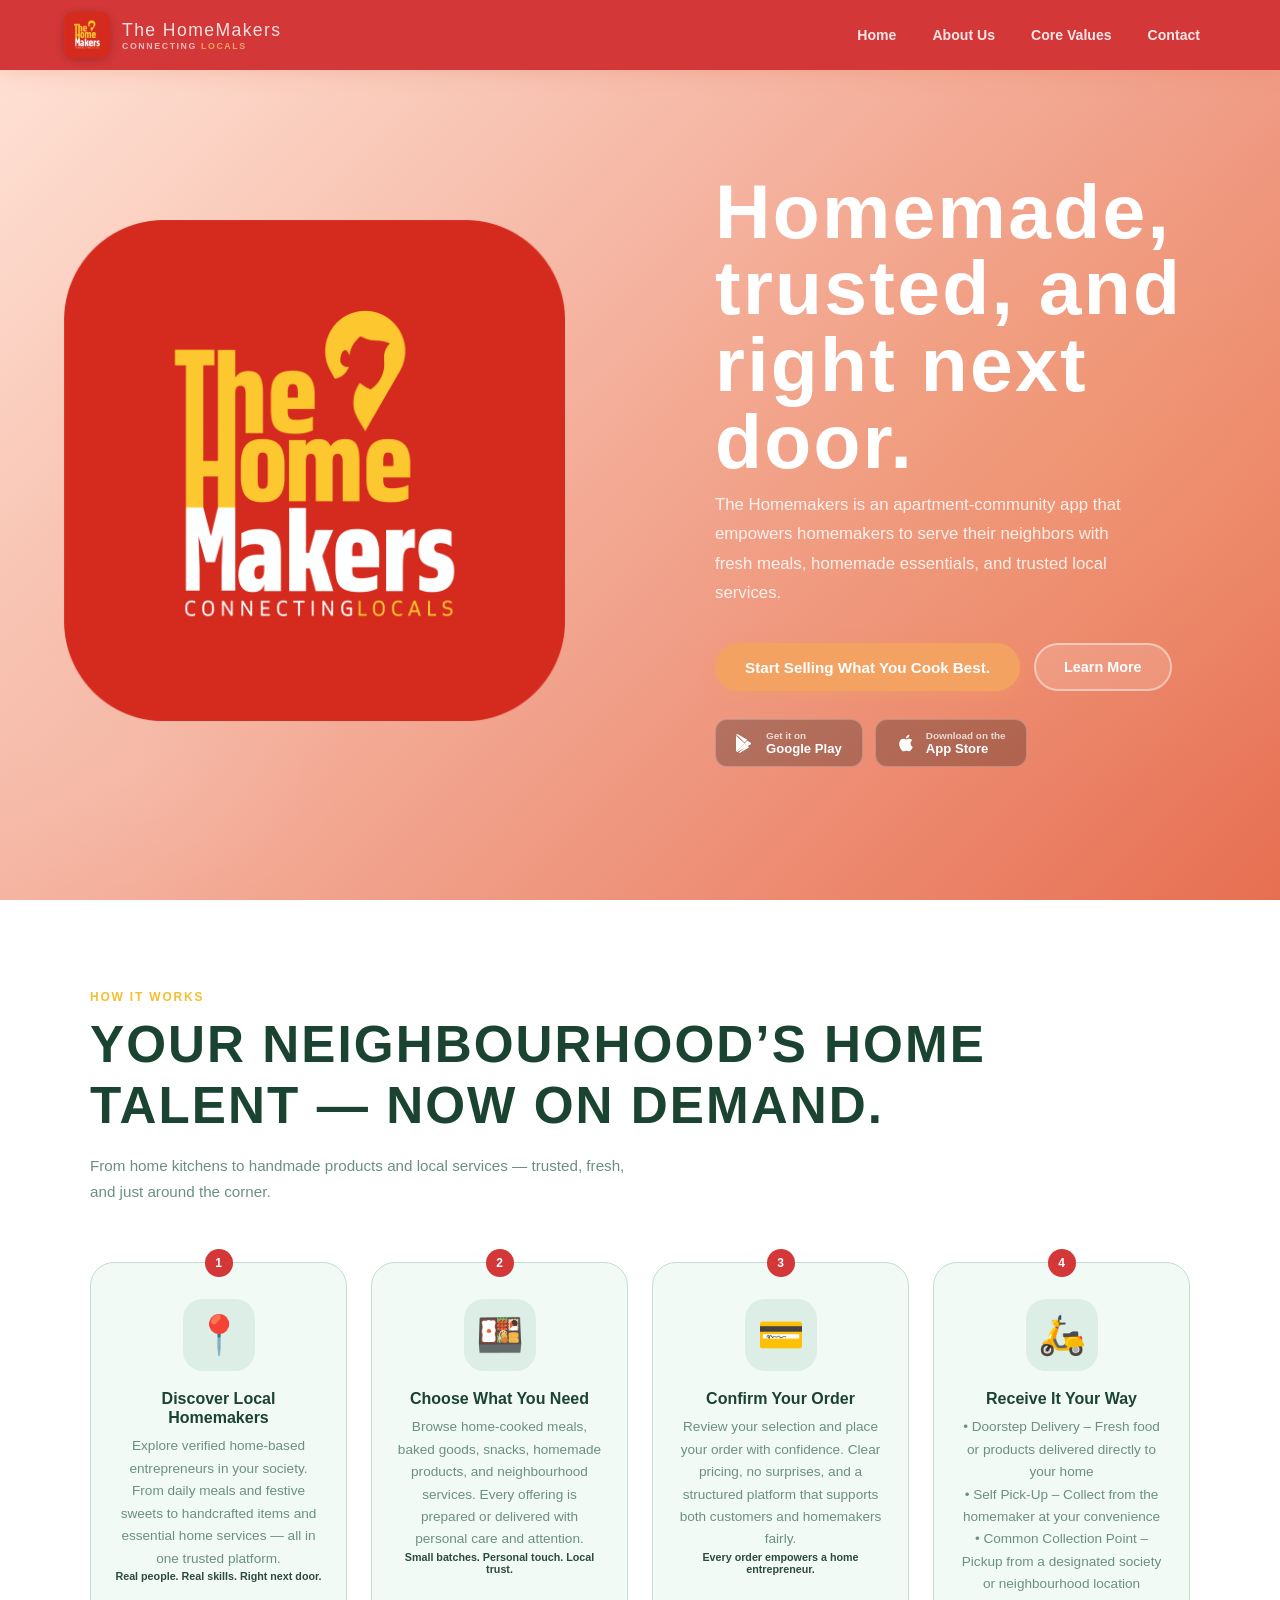
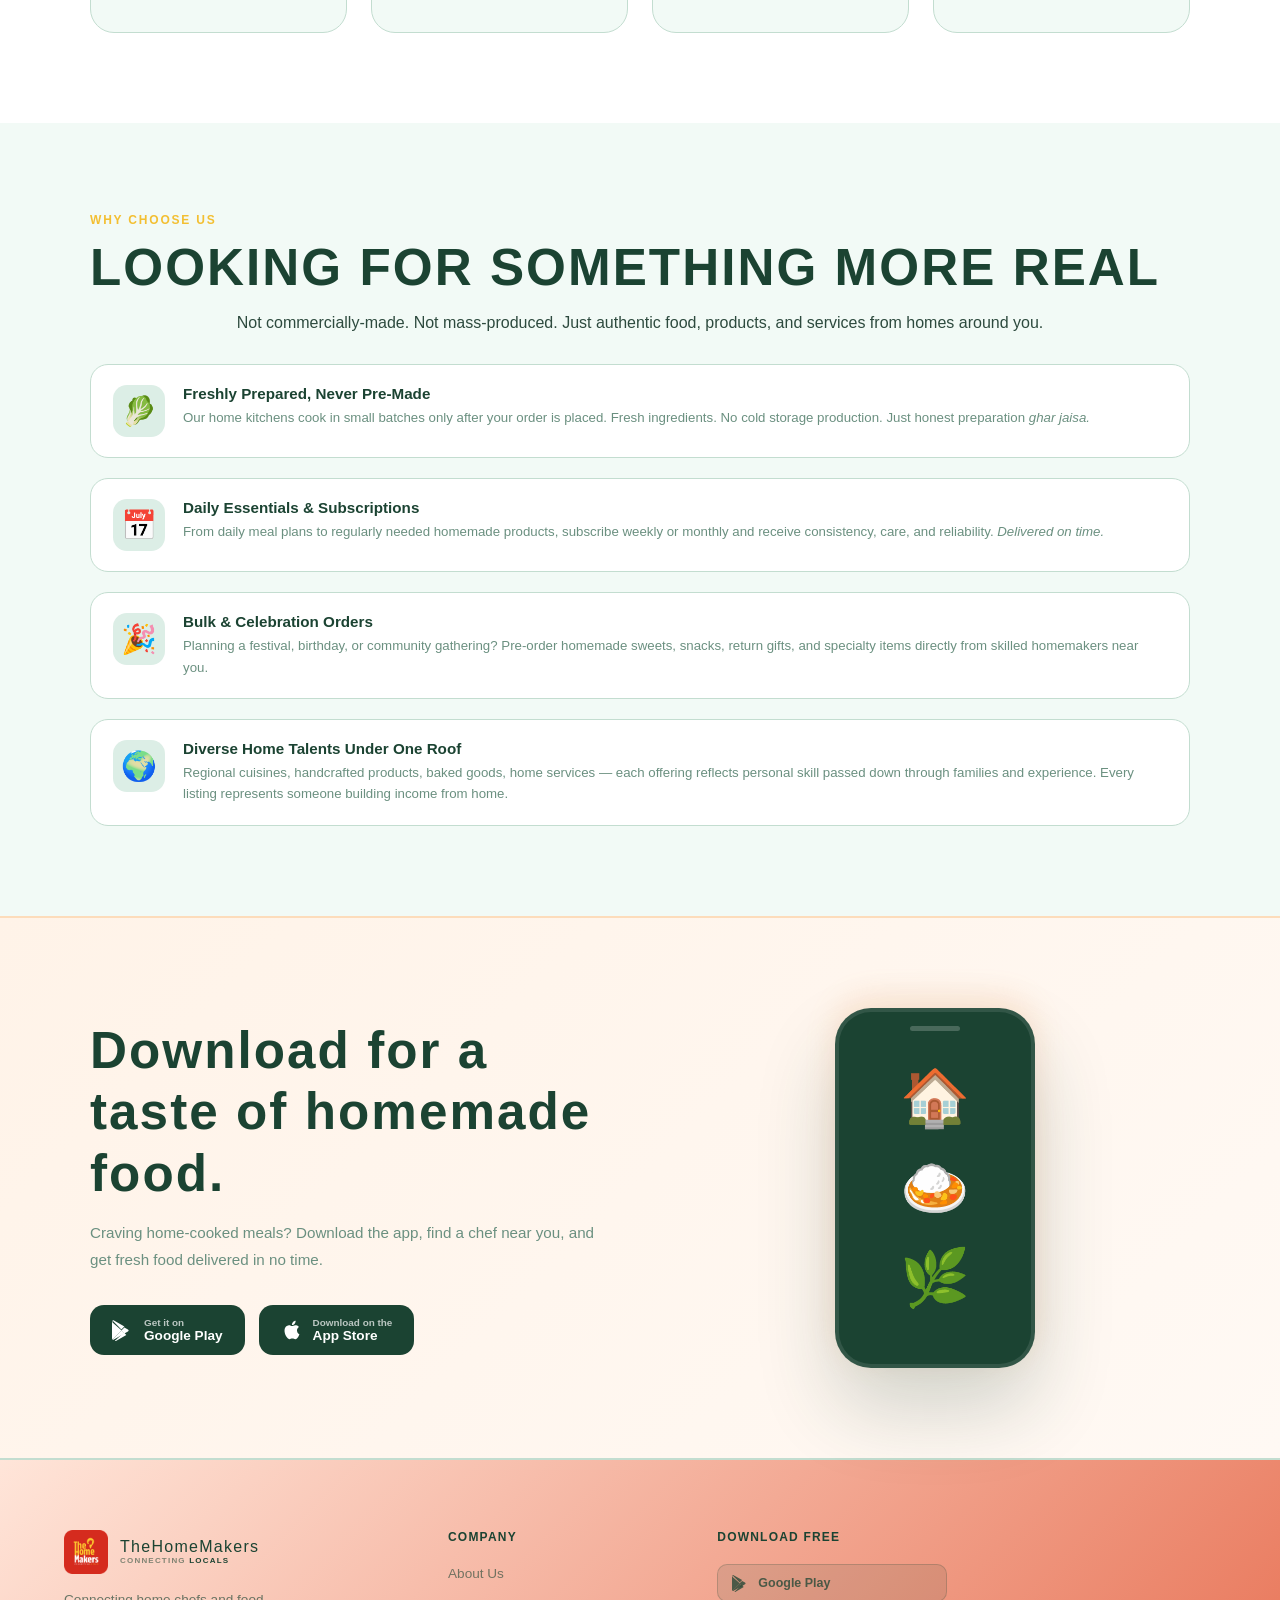
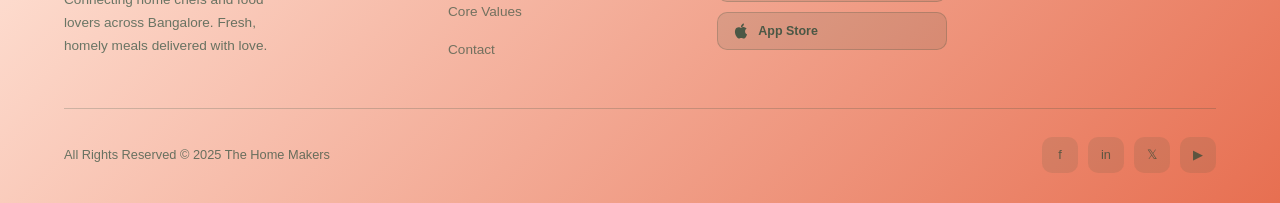
==== commit 550f1b78: "added contact information" ====
--- a/index.html
+++ b/index.html
@@ -312,18 +312,48 @@
         </div>
         <div class="contact-form fade-up">
           <h3>How can we help you?</h3>
-          <div class="form-row">
-            <div class="form-group"><label>FIRST NAME</label><input type="text" placeholder="Your name"></div>
-            <div class="form-group"><label>LAST NAME</label><input type="text" placeholder="Last name"></div>
-          </div>
-          <div class="form-group"><label>EMAIL ADDRESS</label><input type="email" placeholder="you@example.com"></div>
-          <div class="form-group"><label>PHONE NUMBER</label><input type="tel" placeholder="+91 00000 00000"></div>
-          <div class="form-group"><label>YOUR MESSAGE</label><textarea placeholder="Tell us how we can help..."></textarea></div>
-          <div class="form-group" style="display:flex;align-items:flex-start;gap:10px">
-            <input type="checkbox" id="terms" style="width:auto;margin-top:3px">
-            <label for="terms" style="font-size:.78rem;font-weight:500;letter-spacing:0;color:var(--muted);cursor:pointer">I accept the terms & conditions and understand that my data will be held securely in accordance with the privacy policy.</label>
-          </div>
-          <button class="btn-primary">Send Message</button>
+
+          <form id="contactForm" action="https://formspree.io/f/xgonzdod" method="POST">
+
+            <div class="form-row">
+              <div class="form-group">
+                <label>FIRST NAME</label>
+                <input type="text" name="first_name" placeholder="Your name" required>
+              </div>
+
+              <div class="form-group">
+                <label>LAST NAME</label>
+                <input type="text" name="last_name" placeholder="Last name">
+              </div>
+            </div>
+
+            <div class="form-group">
+              <label>EMAIL ADDRESS</label>
+              <input type="text" id="email" name="email" placeholder="you@example.com" required>
+              <small class="error" id="emailError"></small>
+            </div>
+
+            <div class="form-group">
+              <label>PHONE NUMBER</label>
+              <input type="text" id="phone" name="phone" maxlength="10" placeholder="9876543210" required>
+              <small class="error" id="phoneError"></small>
+            </div>
+
+            <div class="form-group">
+              <label>YOUR MESSAGE</label>
+              <textarea name="message" required></textarea>
+            </div>
+
+            <button type="submit" class="btn-primary">Send Message</button>
+
+            <div class="progress-container">
+              <div id="progressBar"></div>
+            </div>
+
+            <p id="successMessage" style="display:none;margin-top:10px;color:green;font-weight:500;">
+            </p>
+
+          </form>
         </div>
       </div>
     </div>
@@ -339,8 +369,7 @@
           <img src="images/icon.png" alt="The Home Makers Logo">
         </div>
         <div class="footer-logo-text">
-          <div class="l1">THE HOME</div>
-          <div class="l2">MAKERS</div>
+          <div class="l1">TheHomeMakers</div>
           <div class="l3">CONNECTING <span>LOCALS</span></div>
         </div>
       </div>
@@ -359,35 +388,177 @@
 </template>
 
 <script data-cfasync="false" src="/cdn-cgi/scripts/5c5dd728/cloudflare-static/email-decode.min.js"></script><script>
-function showPage(id) {
-  document.querySelectorAll('.page').forEach(p => p.classList.remove('active'));
-  document.getElementById('page-' + id).classList.add('active');
-  document.querySelectorAll('.nav-btn').forEach(btn => btn.classList.toggle('active', btn.dataset.page === id));
-  const pg = document.getElementById('page-' + id);
-  if (!pg.querySelector('footer')) pg.appendChild(document.getElementById('footer-tpl').content.cloneNode(true));
-  window.scrollTo({ top: 0, behavior: 'smooth' });
-  setTimeout(observeFades, 100);
-  closeMenu();
-}
-function toggleMenu() { document.getElementById('navLinks').classList.toggle('open'); }
-function closeMenu() { document.getElementById('navLinks').classList.remove('open'); }
-
-const obs = new IntersectionObserver(e => e.forEach(e => { if (e.isIntersecting) e.target.classList.add('visible'); }), { threshold: 0.15 });
-function observeFades() { document.querySelectorAll('.page.active .fade-up:not(.visible)').forEach(el => obs.observe(el)); }
-
-const statObs = new IntersectionObserver(entries => {
-  entries.forEach(e => {
-    if (!e.isIntersecting) return;
-    const el = e.target, target = parseInt(el.dataset.target), dur = 1800; let start;
-    const tick = ts => { if (!start) start = ts; const p = Math.min((ts-start)/dur,1), ease=1-Math.pow(1-p,3); el.textContent = Math.floor(ease*target).toLocaleString()+'+'; if(p<1) requestAnimationFrame(tick); };
-    requestAnimationFrame(tick); statObs.unobserve(el);
+  function showPage(id) {
+    document.querySelectorAll('.page').forEach(p => p.classList.remove('active'));
+    document.getElementById('page-' + id).classList.add('active');
+    document.querySelectorAll('.nav-btn').forEach(btn => btn.classList.toggle('active', btn.dataset.page === id));
+    const pg = document.getElementById('page-' + id);
+    if (!pg.querySelector('footer')) pg.appendChild(document.getElementById('footer-tpl').content.cloneNode(true));
+    window.scrollTo({top: 0, behavior: 'smooth'});
+    setTimeout(observeFades, 100);
+    closeMenu();
+  }
+
+  function toggleMenu() {
+    document.getElementById('navLinks').classList.toggle('open');
+  }
+
+  function closeMenu() {
+    document.getElementById('navLinks').classList.remove('open');
+  }
+
+  const obs = new IntersectionObserver(e => e.forEach(e => {
+    if (e.isIntersecting) e.target.classList.add('visible');
+  }), {threshold: 0.15});
+
+  function observeFades() {
+    document.querySelectorAll('.page.active .fade-up:not(.visible)').forEach(el => obs.observe(el));
+  }
+
+  const statObs = new IntersectionObserver(entries => {
+    entries.forEach(e => {
+      if (!e.isIntersecting) return;
+      const el = e.target, target = parseInt(el.dataset.target), dur = 1800;
+      let start;
+      const tick = ts => {
+        if (!start) start = ts;
+        const p = Math.min((ts - start) / dur, 1), ease = 1 - Math.pow(1 - p, 3);
+        el.textContent = Math.floor(ease * target).toLocaleString() + '+';
+        if (p < 1) requestAnimationFrame(tick);
+      };
+      requestAnimationFrame(tick);
+      statObs.unobserve(el);
+    });
+  }, {threshold: 0.5});
+
+  const hp = document.getElementById('page-home');
+  hp.appendChild(document.getElementById('footer-tpl').content.cloneNode(true));
+  observeFades();
+  document.querySelectorAll('[data-target]').forEach(el => statObs.observe(el));
+  //Contact code
+
+    const phoneInput = document.getElementById("phone");
+    const emailInput = document.getElementById("email");
+
+    const phoneError = document.getElementById("phoneError");
+    const emailError = document.getElementById("emailError");
+
+    const form = document.getElementById("contactForm");
+
+    const progressContainer = document.querySelector(".progress-container");
+    const progressBar = document.getElementById("progressBar");
+
+
+    // Allow digits only in phone
+    phoneInput.addEventListener("input", function(){
+    this.value = this.value.replace(/\D/g, '');
   });
-}, { threshold: 0.5 });
-
-const hp = document.getElementById('page-home');
-hp.appendChild(document.getElementById('footer-tpl').content.cloneNode(true));
-observeFades();
-document.querySelectorAll('[data-target]').forEach(el => statObs.observe(el));
+
+
+    // Email validation
+    function validateEmail(){
+    const pattern = /^[^\s@]+@[^\s@]+\.[^\s@]+$/;
+
+    if(!pattern.test(emailInput.value)){
+    emailError.textContent="Enter valid email (example@mail.com)";
+    return false;
+  }
+
+    emailError.textContent="";
+    return true;
+  }
+
+
+    // Phone validation
+    function validatePhone(){
+
+    if(phoneInput.value.length !== 10){
+    phoneError.textContent="Phone must be exactly 10 digits";
+    return false;
+  }
+
+    phoneError.textContent="";
+    return true;
+  }
+
+
+    // Validate on leaving field
+    emailInput.addEventListener("blur", validateEmail);
+    phoneInput.addEventListener("blur", validatePhone);
+
+
+    // Form submit
+  form.addEventListener("submit", async function(e){
+
+    e.preventDefault();
+
+    if(!validateEmail() || !validatePhone()){
+      return;
+    }
+
+    progressContainer.style.display = "block";
+
+    let progress = 0;
+
+    const fakeProgress = setInterval(()=>{
+      progress += 10;
+      progressBar.style.width = progress + "%";
+
+      if(progress >= 90){
+        clearInterval(fakeProgress);
+      }
+    },100);
+
+    try{
+
+      const formData = new FormData(form);
+
+      const response = await fetch(form.action,{
+        method:"POST",
+        body:formData,
+        headers:{ "Accept":"application/json" }
+      });
+
+      progressBar.style.width="100%";
+
+      const successMessage = document.getElementById("successMessage");
+
+      if(response.ok){
+
+        successMessage.innerText = "✅ Message sent successfully!";
+        successMessage.style.display = "block";
+        successMessage.style.color = "green";
+
+        form.reset();
+
+      }else{
+
+        successMessage.innerText = "❌ Failed to send message";
+        successMessage.style.display = "block";
+        successMessage.style.color = "red";
+
+      }
+
+    }catch(error){
+
+      const successMessage = document.getElementById("successMessage");
+
+      successMessage.innerText = "❌ Network error. Please try again.";
+      successMessage.style.display = "block";
+      successMessage.style.color = "red";
+
+      console.error(error);
+
+    }
+
+    setTimeout(()=>{
+      progressContainer.style.display="none";
+      progressBar.style.width="0%";
+    },1200);
+
+  });
+
+
 </script>
 </body>
 </html>
--- a/css/styles.css
+++ b/css/styles.css
@@ -363,7 +363,32 @@
 .foot-socials { display: flex; gap: 10px; }
 .foot-social { width: 36px; height: 36px; border-radius: 10px; background: rgb(from var(--dark) r g b / 0.1); display: flex; align-items: center; justify-content: center; color: rgb(from var(--dark) r g b / 0.65); font-size: .8rem; transition: background .2s, color .2s; cursor: pointer; }
 .foot-social:hover { background: var(--dark); color: #fff; }
-
+.error{
+  color:red;
+  font-size:12px;
+}
+
+.progress-container{
+  width:100%;
+  height:6px;
+  background:#eee;
+  margin-top:10px;
+  display:none;
+  border-radius:4px;
+}
+
+#progressBar{
+  height:100%;
+  width:0%;
+  background:#4CAF50;
+  transition:width .3s ease;
+}
+
+#successMessage{
+  display:none;
+  color:green;
+  margin-top:10px;
+}
 /* ── ANIMATIONS ───────────────────────────────────────────────── */
 .fade-up { opacity: 0; transform: translateY(28px); transition: opacity .55s ease, transform .55s ease; }
 .fade-up.visible { opacity: 1; transform: none; }
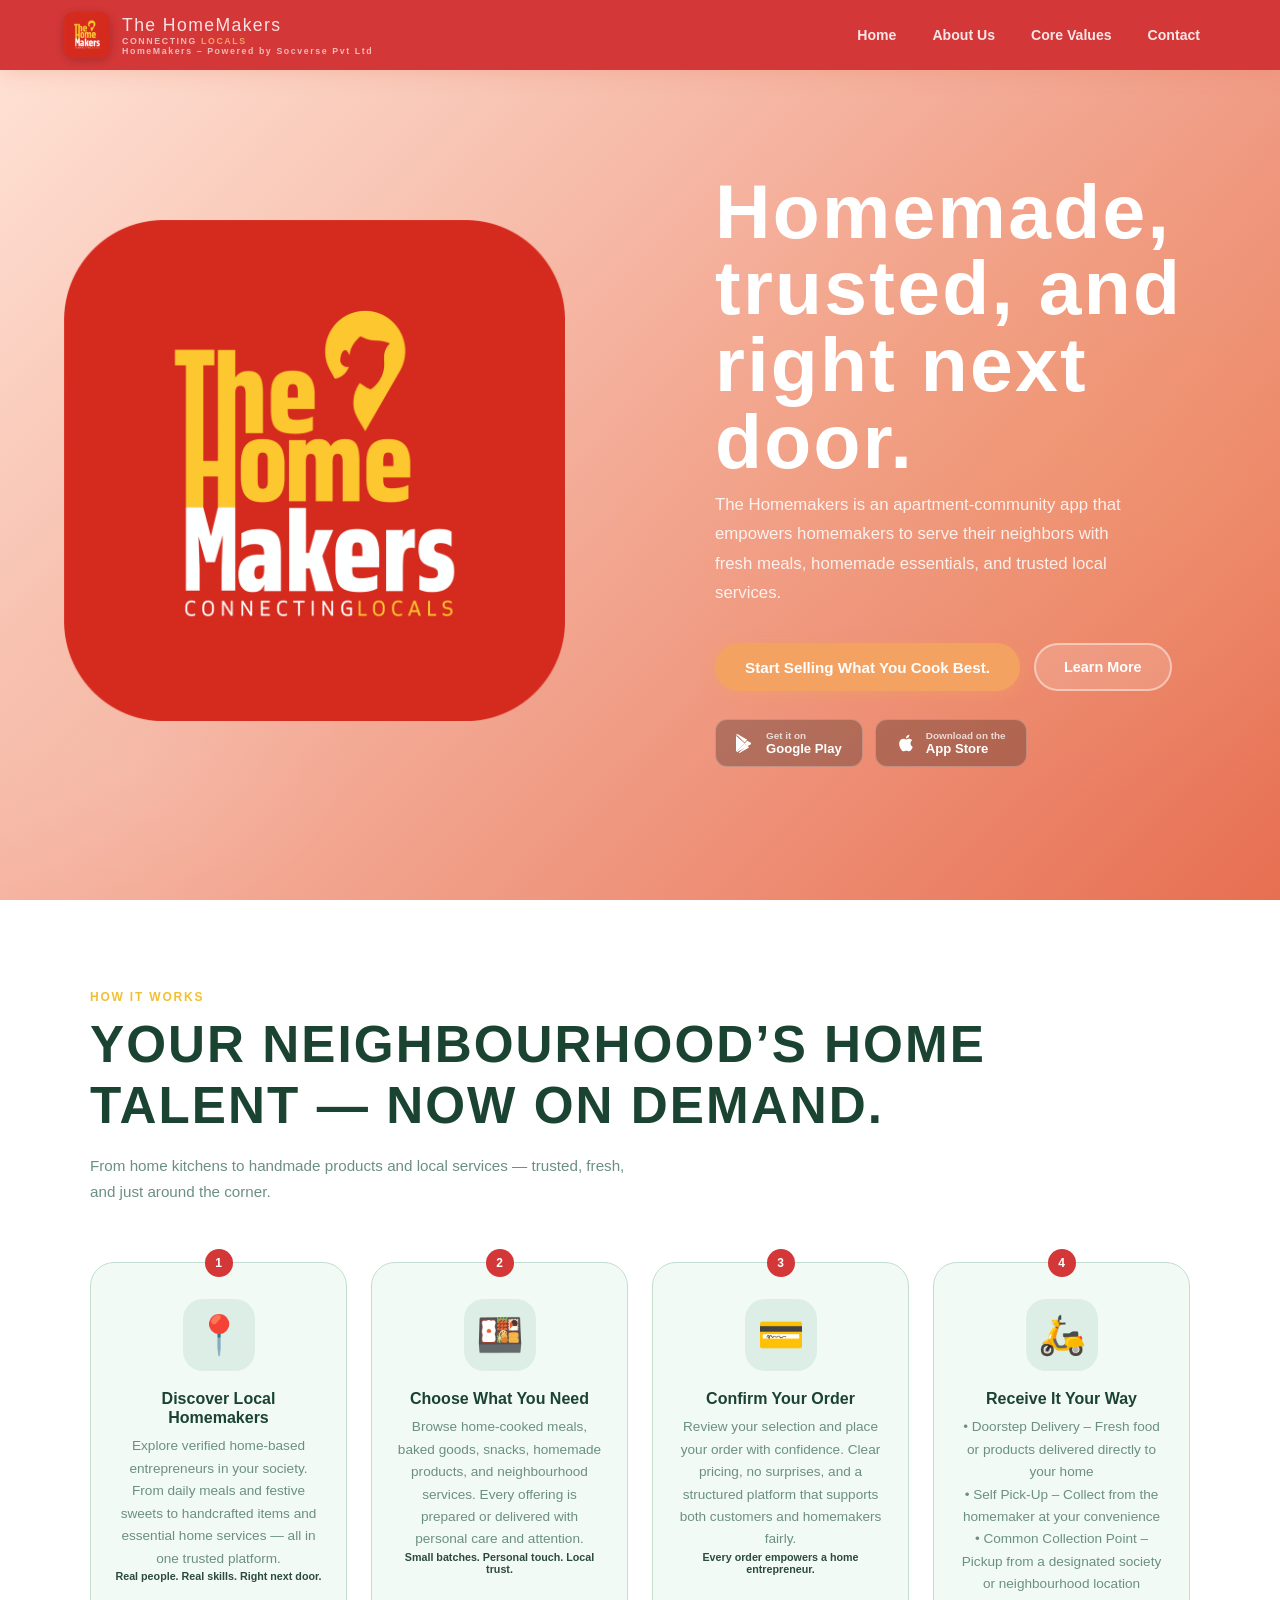
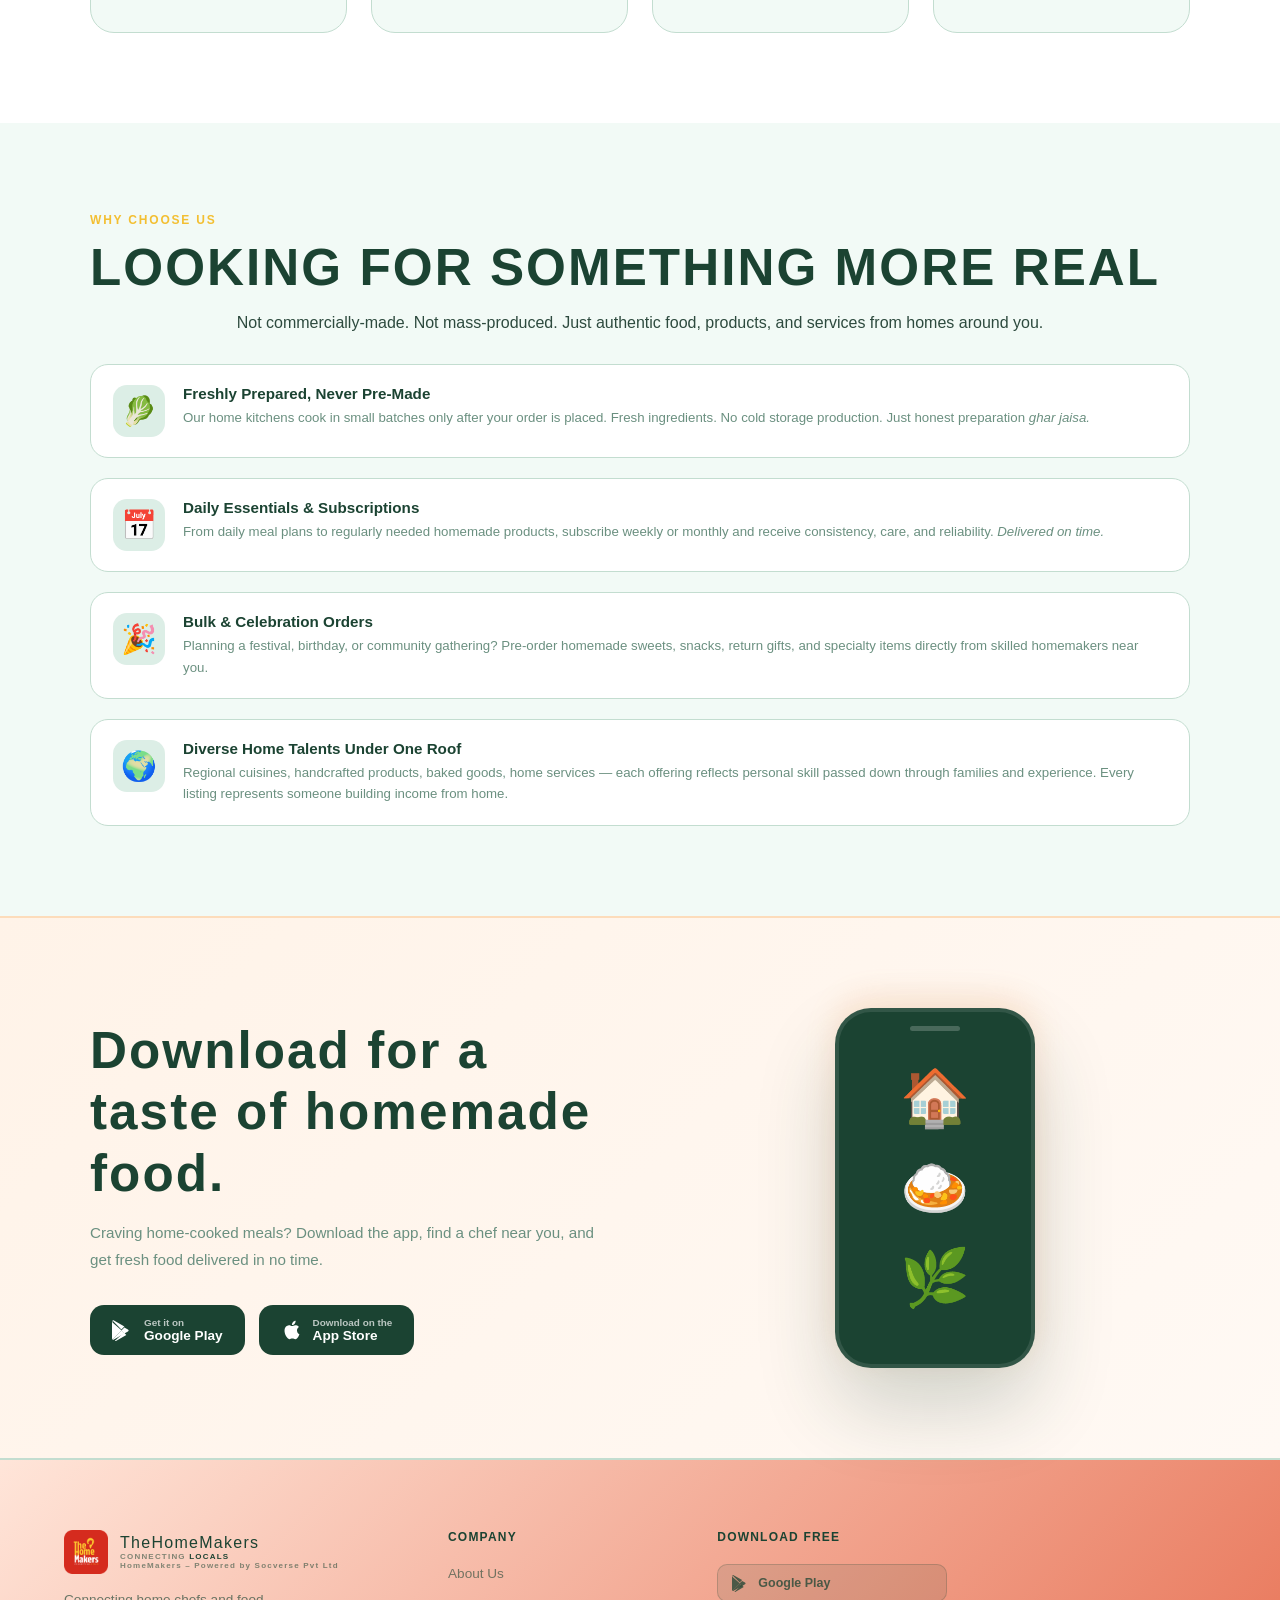
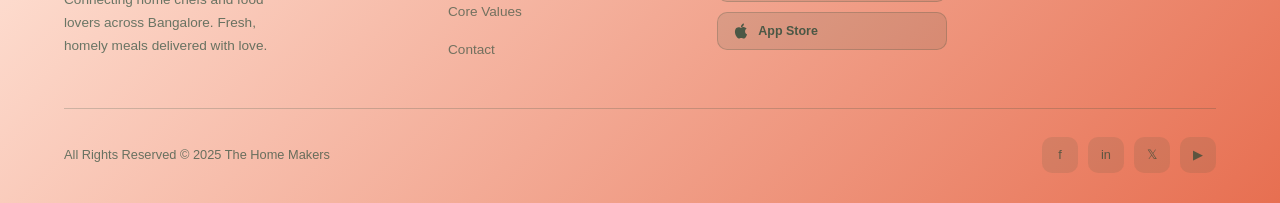
==== commit ce2a8a00: "added contact information" ====
--- a/index.html
+++ b/index.html
@@ -17,6 +17,7 @@
     <div class="nav-logo-text">
       <div class="line1">The HomeMakers</div>
       <div class="line3">CONNECTING <span>LOCALS</span></div>
+      <div class="line3">HomeMakers – Powered by Socverse Pvt Ltd</div>
     </div>
   </div>
   <ul class="nav-links" id="navLinks">
@@ -371,6 +372,7 @@
         <div class="footer-logo-text">
           <div class="l1">TheHomeMakers</div>
           <div class="l3">CONNECTING <span>LOCALS</span></div>
+          <div class="l3">HomeMakers – Powered by Socverse Pvt Ltd</div>
         </div>
       </div>
       <p>Connecting home chefs and food lovers across Bangalore. Fresh, homely meals delivered with love.</p>
